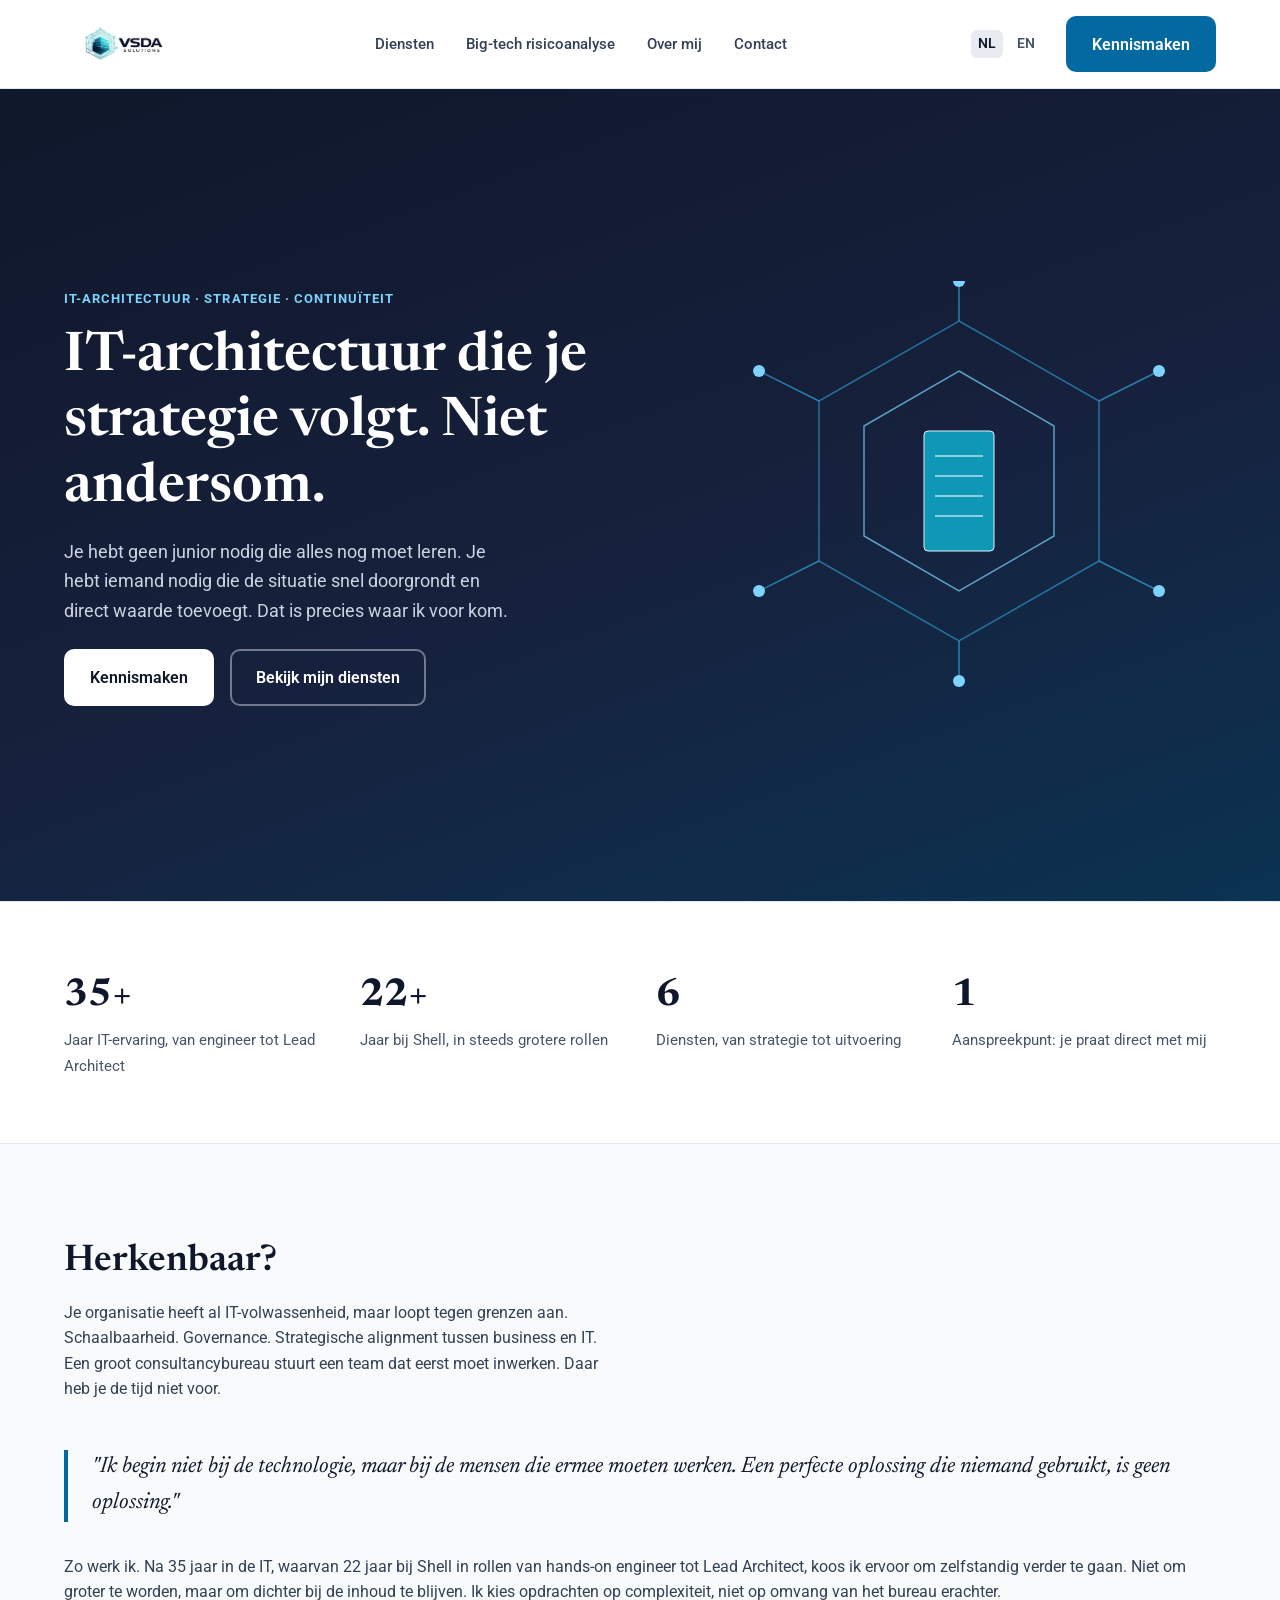
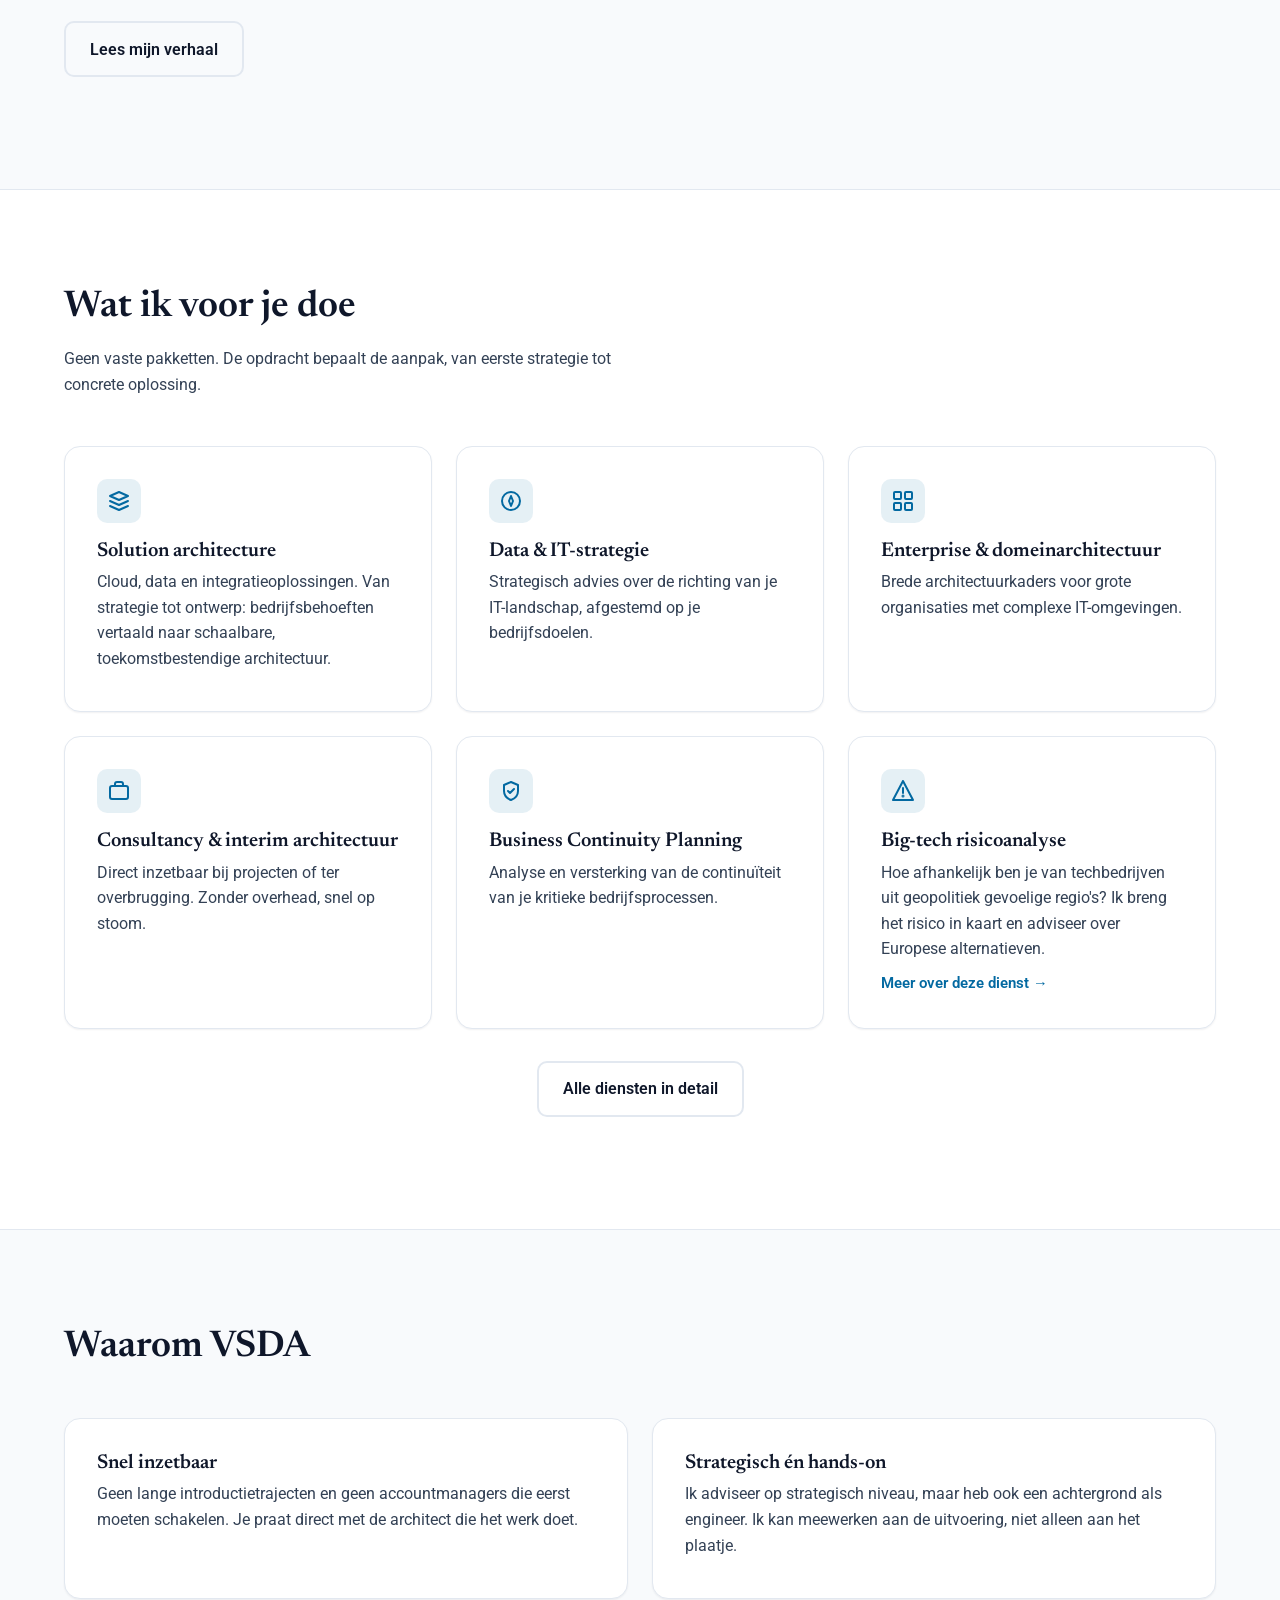
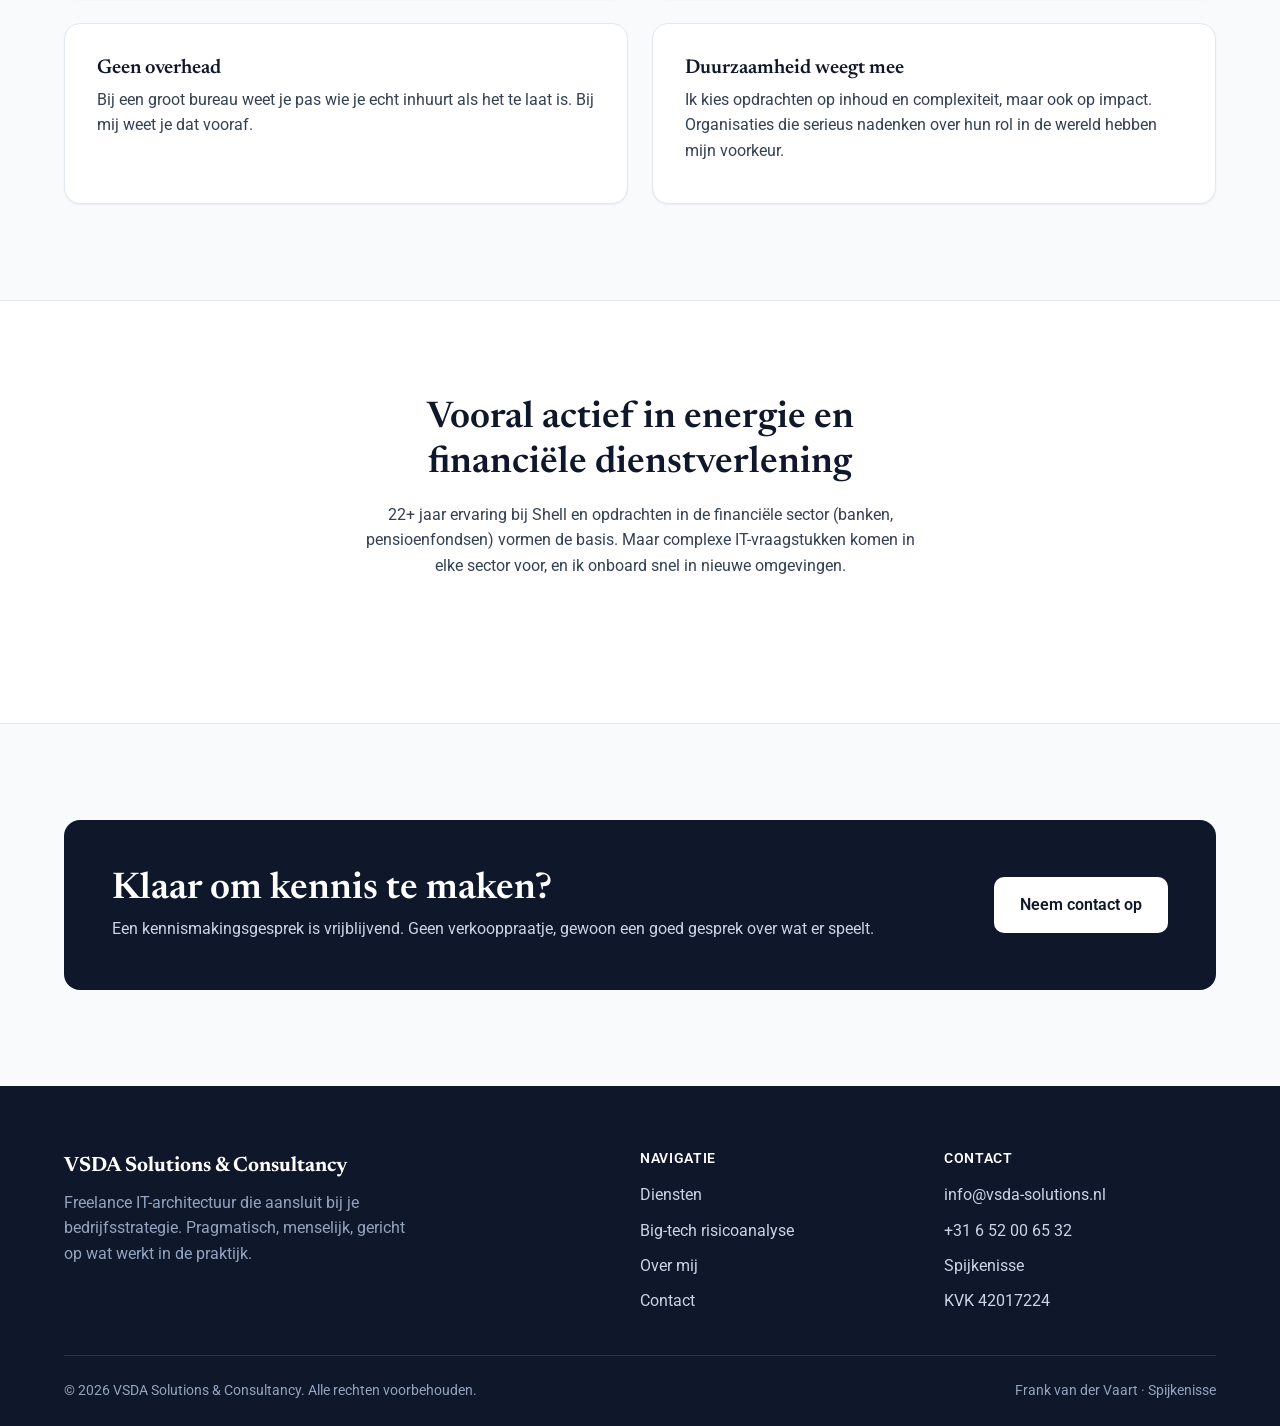
==== index.html @ 08867105 "VSDA Solutions & Consultancy - website redesign (preview)" ====
<!DOCTYPE html>
<html lang="nl">
<head>
<meta charset="UTF-8">
<meta name="viewport" content="width=device-width, initial-scale=1.0">
<title>VSDA Solutions &amp; Consultancy — IT-architectuur die je strategie volgt</title>
<meta name="description" content="Freelance IT-architect Frank van der Vaart helpt organisaties hun IT-architectuur in lijn brengen met hun bedrijfsstrategie. Pragmatisch, snel inzetbaar, zonder overhead.">
<link rel="alternate" hreflang="nl" href="https://vsda-solutions.nl/">
<link rel="alternate" hreflang="en" href="https://vsda-solutions.nl/en/">
<link rel="icon" href="assets/images/logo.png">
<link rel="stylesheet" href="assets/css/style.css">
</head>
<body>
<a href="#main" class="skip-link">Ga naar inhoud</a>

<header class="site-header">
  <div class="nav-wrap">
    <a href="index.html" class="brand"><img src="assets/images/logo.png" alt="VSDA Solutions &amp; Consultancy" width="200" height="54"></a>
    <ul class="nav-links">
      <li><a href="diensten.html">Diensten</a></li>
      <li><a href="big-tech-risicoanalyse.html">Big-tech risicoanalyse</a></li>
      <li><a href="over-mij.html">Over mij</a></li>
      <li><a href="contact.html">Contact</a></li>
    </ul>
    <div class="nav-actions">
      <div class="lang-switch">
        <a href="index.html" aria-current="true">NL</a>
        <a href="en/index.html">EN</a>
      </div>
      <a href="contact.html" class="btn btn-primary">Kennismaken</a>
      <button class="nav-toggle" aria-label="Menu openen" aria-expanded="false">
        <svg viewBox="0 0 24 24" fill="none" stroke-width="2" stroke-linecap="round"><line x1="3" y1="6" x2="21" y2="6"/><line x1="3" y1="12" x2="21" y2="12"/><line x1="3" y1="18" x2="21" y2="18"/></svg>
      </button>
    </div>
  </div>
</header>

<main id="main">

  <section class="hero">
    <div class="container">
      <div>
        <span class="eyebrow">IT-architectuur &middot; strategie &middot; continu&iuml;teit</span>
        <h1>IT-architectuur die je strategie volgt. Niet andersom.</h1>
        <p class="lead">Je hebt geen junior nodig die alles nog moet leren. Je hebt iemand nodig die de situatie snel doorgrondt en direct waarde toevoegt. Dat is precies waar ik voor kom.</p>
        <div class="hero-actions">
          <a href="contact.html" class="btn btn-on-dark">Kennismaken</a>
          <a href="diensten.html" class="btn btn-outline-on-dark">Bekijk mijn diensten</a>
        </div>
      </div>
      <div class="hero-art" aria-hidden="true">
        <svg viewBox="0 0 480 420" fill="none">
          <polygon points="240,40 380,120 380,280 240,360 100,280 100,120" stroke="#38BDF8" stroke-width="1.5" opacity="0.5"/>
          <polygon points="240,90 335,145 335,255 240,310 145,255 145,145" stroke="#7DD3FC" stroke-width="1.5" opacity="0.7"/>
          <line x1="240" y1="40" x2="240" y2="0" stroke="#38BDF8" stroke-width="1.5" opacity="0.6"/>
          <line x1="380" y1="120" x2="440" y2="90" stroke="#38BDF8" stroke-width="1.5" opacity="0.6"/>
          <line x1="380" y1="280" x2="440" y2="310" stroke="#38BDF8" stroke-width="1.5" opacity="0.6"/>
          <line x1="100" y1="280" x2="40" y2="310" stroke="#38BDF8" stroke-width="1.5" opacity="0.6"/>
          <line x1="100" y1="120" x2="40" y2="90" stroke="#38BDF8" stroke-width="1.5" opacity="0.6"/>
          <line x1="240" y1="360" x2="240" y2="400" stroke="#38BDF8" stroke-width="1.5" opacity="0.6"/>
          <circle cx="240" cy="0" r="6" fill="#7DD3FC"/>
          <circle cx="440" cy="90" r="6" fill="#7DD3FC"/>
          <circle cx="440" cy="310" r="6" fill="#7DD3FC"/>
          <circle cx="40" cy="310" r="6" fill="#7DD3FC"/>
          <circle cx="40" cy="90" r="6" fill="#7DD3FC"/>
          <circle cx="240" cy="400" r="6" fill="#7DD3FC"/>
          <rect x="205" y="150" width="70" height="120" rx="4" fill="#0EA5C4" opacity="0.9"/>
          <rect x="205" y="150" width="70" height="120" rx="4" fill="none" stroke="#E0F2FE" stroke-width="1"/>
          <line x1="216" y1="175" x2="264" y2="175" stroke="#E0F2FE" stroke-width="1.5" opacity="0.8"/>
          <line x1="216" y1="195" x2="264" y2="195" stroke="#E0F2FE" stroke-width="1.5" opacity="0.8"/>
          <line x1="216" y1="215" x2="264" y2="215" stroke="#E0F2FE" stroke-width="1.5" opacity="0.8"/>
          <line x1="216" y1="235" x2="264" y2="235" stroke="#E0F2FE" stroke-width="1.5" opacity="0.8"/>
        </svg>
      </div>
    </div>
  </section>

  <section class="section-tight section-alt">
    <div class="container">
      <div class="stats">
        <div><span class="stat-num">35+</span><span class="stat-label">Jaar IT-ervaring, van engineer tot Lead Architect</span></div>
        <div><span class="stat-num">22+</span><span class="stat-label">Jaar bij Shell, in steeds grotere rollen</span></div>
        <div><span class="stat-num">6</span><span class="stat-label">Diensten, van strategie tot uitvoering</span></div>
        <div><span class="stat-num">1</span><span class="stat-label">Aanspreekpunt: je praat direct met mij</span></div>
      </div>
    </div>
  </section>

  <section>
    <div class="container">
      <div class="section-head">
        <h2>Herkenbaar?</h2>
        <p>Je organisatie heeft al IT-volwassenheid, maar loopt tegen grenzen aan. Schaalbaarheid. Governance. Strategische alignment tussen business en IT. Een groot consultancybureau stuurt een team dat eerst moet inwerken. Daar heb je de tijd niet voor.</p>
      </div>
      <p class="pullquote">"Ik begin niet bij de technologie, maar bij de mensen die ermee moeten werken. Een perfecte oplossing die niemand gebruikt, is geen oplossing."</p>
      <p>Zo werk ik. Na 35 jaar in de IT, waarvan 22 jaar bij Shell in rollen van hands-on engineer tot Lead Architect, koos ik ervoor om zelfstandig verder te gaan. Niet om groter te worden, maar om dichter bij de inhoud te blijven. Ik kies opdrachten op complexiteit, niet op omvang van het bureau erachter.</p>
      <p><a href="over-mij.html" class="btn btn-outline">Lees mijn verhaal</a></p>
    </div>
  </section>

  <section class="section-alt">
    <div class="container">
      <div class="section-head">
        <h2>Wat ik voor je doe</h2>
        <p>Geen vaste pakketten. De opdracht bepaalt de aanpak, van eerste strategie tot concrete oplossing.</p>
      </div>
      <div class="grid grid-3">

        <div class="card">
          <div class="icon"><svg viewBox="0 0 24 24" fill="none" stroke-width="2" stroke-linecap="round" stroke-linejoin="round"><path d="M12 3l9 4-9 4-9-4 9-4z"/><path d="M3 12l9 4 9-4"/><path d="M3 17l9 4 9-4"/></svg></div>
          <h3>Solution architecture</h3>
          <p>Cloud, data en integratieoplossingen. Van strategie tot ontwerp: bedrijfsbehoeften vertaald naar schaalbare, toekomstbestendige architectuur.</p>
        </div>

        <div class="card">
          <div class="icon"><svg viewBox="0 0 24 24" fill="none" stroke-width="2" stroke-linecap="round" stroke-linejoin="round"><circle cx="12" cy="12" r="9"/><polygon points="12,7 14,12 12,17 10,12"/></svg></div>
          <h3>Data &amp; IT-strategie</h3>
          <p>Strategisch advies over de richting van je IT-landschap, afgestemd op je bedrijfsdoelen.</p>
        </div>

        <div class="card">
          <div class="icon"><svg viewBox="0 0 24 24" fill="none" stroke-width="2" stroke-linecap="round" stroke-linejoin="round"><rect x="3" y="3" width="7" height="7" rx="1"/><rect x="14" y="3" width="7" height="7" rx="1"/><rect x="3" y="14" width="7" height="7" rx="1"/><rect x="14" y="14" width="7" height="7" rx="1"/></svg></div>
          <h3>Enterprise &amp; domeinarchitectuur</h3>
          <p>Brede architectuurkaders voor grote organisaties met complexe IT-omgevingen.</p>
        </div>

        <div class="card">
          <div class="icon"><svg viewBox="0 0 24 24" fill="none" stroke-width="2" stroke-linecap="round" stroke-linejoin="round"><rect x="3" y="7" width="18" height="13" rx="2"/><path d="M8 7V5a2 2 0 0 1 2-2h4a2 2 0 0 1 2 2v2"/></svg></div>
          <h3>Consultancy &amp; interim architectuur</h3>
          <p>Direct inzetbaar bij projecten of ter overbrugging. Zonder overhead, snel op stoom.</p>
        </div>

        <div class="card">
          <div class="icon"><svg viewBox="0 0 24 24" fill="none" stroke-width="2" stroke-linecap="round" stroke-linejoin="round"><path d="M12 3l7 3v6c0 4.5-3 7.5-7 9-4-1.5-7-4.5-7-9V6l7-3z"/><path d="M9 12l2 2 4-4"/></svg></div>
          <h3>Business Continuity Planning</h3>
          <p>Analyse en versterking van de continu&iuml;teit van je kritieke bedrijfsprocessen.</p>
        </div>

        <div class="card">
          <div class="icon"><svg viewBox="0 0 24 24" fill="none" stroke-width="2" stroke-linecap="round" stroke-linejoin="round"><path d="M12 2L2 21h20L12 2z"/><line x1="12" y1="9" x2="12" y2="14"/><circle cx="12" cy="17" r="0.5" fill="currentColor"/></svg></div>
          <h3>Big-tech risicoanalyse</h3>
          <p>Hoe afhankelijk ben je van techbedrijven uit geopolitiek gevoelige regio's? Ik breng het risico in kaart en adviseer over Europese alternatieven.</p>
          <a href="big-tech-risicoanalyse.html" class="card-link">Meer over deze dienst &rarr;</a>
        </div>

      </div>
      <p class="text-center" style="margin-top: var(--space-4);"><a href="diensten.html" class="btn btn-outline">Alle diensten in detail</a></p>
    </div>
  </section>

  <section>
    <div class="container">
      <div class="section-head">
        <h2>Waarom VSDA</h2>
      </div>
      <div class="grid grid-2">
        <div class="card">
          <h3>Snel inzetbaar</h3>
          <p>Geen lange introductietrajecten en geen accountmanagers die eerst moeten schakelen. Je praat direct met de architect die het werk doet.</p>
        </div>
        <div class="card">
          <h3>Strategisch &eacute;n hands-on</h3>
          <p>Ik adviseer op strategisch niveau, maar heb ook een achtergrond als engineer. Ik kan meewerken aan de uitvoering, niet alleen aan het plaatje.</p>
        </div>
        <div class="card">
          <h3>Geen overhead</h3>
          <p>Bij een groot bureau weet je pas wie je echt inhuurt als het te laat is. Bij mij weet je dat vooraf.</p>
        </div>
        <div class="card">
          <h3>Duurzaamheid weegt mee</h3>
          <p>Ik kies opdrachten op inhoud en complexiteit, maar ook op impact. Organisaties die serieus nadenken over hun rol in de wereld hebben mijn voorkeur.</p>
        </div>
      </div>
    </div>
  </section>

  <section class="section-alt">
    <div class="container">
      <div class="section-head center">
        <h2>Vooral actief in energie en financi&euml;le dienstverlening</h2>
        <p>22+ jaar ervaring bij Shell en opdrachten in de financi&euml;le sector (banken, pensioenfondsen) vormen de basis. Maar complexe IT-vraagstukken komen in elke sector voor, en ik onboard snel in nieuwe omgevingen.</p>
      </div>
    </div>
  </section>

  <section>
    <div class="container">
      <div class="cta-band">
        <div>
          <h2>Klaar om kennis te maken?</h2>
          <p>Een kennismakingsgesprek is vrijblijvend. Geen verkooppraatje, gewoon een goed gesprek over wat er speelt.</p>
        </div>
        <a href="contact.html" class="btn btn-on-dark">Neem contact op</a>
      </div>
    </div>
  </section>

</main>

<footer class="site-footer">
  <div class="container">
    <div class="footer-grid">
      <div>
        <div class="footer-brand">VSDA Solutions &amp; Consultancy</div>
        <p class="footer-tag">Freelance IT-architectuur die aansluit bij je bedrijfsstrategie. Pragmatisch, menselijk, gericht op wat werkt in de praktijk.</p>
      </div>
      <div class="footer-col">
        <h4>Navigatie</h4>
        <ul>
          <li><a href="diensten.html">Diensten</a></li>
          <li><a href="big-tech-risicoanalyse.html">Big-tech risicoanalyse</a></li>
          <li><a href="over-mij.html">Over mij</a></li>
          <li><a href="contact.html">Contact</a></li>
        </ul>
      </div>
      <div class="footer-col">
        <h4>Contact</h4>
        <ul>
          <li><a href="mailto:info@vsda-solutions.nl">info@vsda-solutions.nl</a></li>
          <li><a href="tel:+31652006532">+31 6 52 00 65 32</a></li>
          <li>Spijkenisse</li>
          <li>KVK 42017224</li>
        </ul>
      </div>
    </div>
    <div class="footer-bottom">
      <span>&copy; 2026 VSDA Solutions &amp; Consultancy. Alle rechten voorbehouden.</span>
      <span>Frank van der Vaart &middot; Spijkenisse</span>
    </div>
  </div>
</footer>

<script src="assets/js/nav.js"></script>
</body>
</html>
---- assets/css/style.css ----
/* VSDA Solutions & Consultancy — design tokens + basisstijl */

@import url('https://fonts.googleapis.com/css2?family=Newsreader:ital,wght@0,400;0,500;0,600;0,700;1,500&family=Roboto:wght@300;400;500;700&display=swap');

:root {
  --color-primary: #0F172A;
  --color-primary-rgb: 15, 23, 42;
  --color-secondary: #334155;
  --color-accent: #0369A1;
  --color-accent-hover: #075985;
  --color-background: #F8FAFC;
  --color-foreground: #0F172A;
  --color-card: #FFFFFF;
  --color-muted: #E8ECF1;
  --color-muted-foreground: #475569;
  --color-border: #E2E8F0;
  --color-on-primary: #FFFFFF;
  --color-on-accent: #FFFFFF;

  --font-heading: 'Newsreader', Georgia, 'Times New Roman', serif;
  --font-body: 'Roboto', -apple-system, BlinkMacSystemFont, 'Segoe UI', Arial, sans-serif;

  --space-1: 0.5rem;
  --space-2: 1rem;
  --space-3: 1.5rem;
  --space-4: 2rem;
  --space-5: 3rem;
  --space-6: 4rem;
  --space-7: 6rem;
  --space-8: 8rem;

  --radius: 10px;
  --radius-lg: 16px;
  --shadow-sm: 0 1px 2px rgba(15, 23, 42, 0.06);
  --shadow-md: 0 4px 16px rgba(15, 23, 42, 0.08);
  --shadow-lg: 0 12px 32px rgba(15, 23, 42, 0.12);

  --max-width: 1200px;
}

@media (prefers-color-scheme: dark) {
  :root:not([data-theme="light"]) {
    --color-background: #0B1220;
    --color-foreground: #E8ECF1;
    --color-card: #131B2C;
    --color-muted: #1B2537;
    --color-muted-foreground: #9AA7BD;
    --color-border: #263248;
    --color-accent: #38BDF8;
    --color-accent-hover: #7DD3FC;
    --color-on-accent: #0B1220;
  }
}

* { box-sizing: border-box; }
html { scroll-behavior: smooth; }

@media (prefers-reduced-motion: reduce) {
  html { scroll-behavior: auto; }
  *, *::before, *::after {
    animation-duration: 0.001ms !important;
    animation-iteration-count: 1 !important;
    transition-duration: 0.001ms !important;
    scroll-behavior: auto !important;
  }
}

body {
  margin: 0;
  font-family: var(--font-body);
  font-size: 16px;
  line-height: 1.6;
  color: var(--color-foreground);
  background: var(--color-background);
  -webkit-font-smoothing: antialiased;
}

h1, h2, h3, h4 {
  font-family: var(--font-heading);
  font-weight: 600;
  line-height: 1.2;
  margin: 0 0 var(--space-2);
  color: var(--color-primary);
}

@media (prefers-color-scheme: dark) {
  :root:not([data-theme="light"]) h1,
  :root:not([data-theme="light"]) h2,
  :root:not([data-theme="light"]) h3,
  :root:not([data-theme="light"]) h4 {
    color: var(--color-foreground);
  }
}

h1 { font-size: clamp(2.1rem, 4.5vw, 3.4rem); font-weight: 600; }
h2 { font-size: clamp(1.6rem, 3vw, 2.3rem); }
h3 { font-size: 1.25rem; }

p { margin: 0 0 var(--space-2); color: var(--color-secondary); }

@media (prefers-color-scheme: dark) {
  :root:not([data-theme="light"]) p { color: var(--color-muted-foreground); }
}

a { color: var(--color-accent); }
a:focus-visible, button:focus-visible, input:focus-visible, textarea:focus-visible {
  outline: 3px solid var(--color-accent);
  outline-offset: 2px;
}

img { max-width: 100%; display: block; }

.container {
  max-width: var(--max-width);
  margin: 0 auto;
  padding: 0 var(--space-3);
}

/* Skip link */
.skip-link {
  position: absolute;
  left: -9999px;
  top: 0;
  background: var(--color-accent);
  color: var(--color-on-accent);
  padding: var(--space-1) var(--space-2);
  z-index: 1000;
  border-radius: 0 0 var(--radius) 0;
}
.skip-link:focus { left: 0; }

/* Header / nav */
.site-header {
  position: sticky;
  top: 0;
  z-index: 100;
  background: var(--color-card);
  border-bottom: 1px solid var(--color-border);
}

.nav-wrap {
  display: flex;
  align-items: center;
  justify-content: space-between;
  padding: var(--space-2) var(--space-3);
  max-width: var(--max-width);
  margin: 0 auto;
  gap: var(--space-3);
}

.brand {
  display: flex;
  align-items: center;
  text-decoration: none;
}
.brand img { height: 34px; width: auto; }

.nav-links {
  display: flex;
  align-items: center;
  gap: var(--space-4);
  list-style: none;
  margin: 0;
  padding: 0;
}
.nav-links a {
  text-decoration: none;
  color: var(--color-secondary);
  font-weight: 500;
  font-size: 0.95rem;
  padding: var(--space-1) 0;
  border-bottom: 2px solid transparent;
}
.nav-links a:hover, .nav-links a[aria-current="page"] {
  color: var(--color-primary);
  border-bottom-color: var(--color-accent);
}

@media (prefers-color-scheme: dark) {
  :root:not([data-theme="light"]) .nav-links a:hover,
  :root:not([data-theme="light"]) .nav-links a[aria-current="page"] {
    color: var(--color-foreground);
  }
}

.nav-actions { display: flex; align-items: center; gap: var(--space-3); }

.lang-switch {
  display: flex;
  gap: 0.4rem;
  font-size: 0.85rem;
  font-weight: 600;
}
.lang-switch a {
  text-decoration: none;
  color: var(--color-muted-foreground);
  padding: 0.2rem 0.45rem;
  border-radius: 6px;
}
.lang-switch a[aria-current="true"] {
  color: var(--color-primary);
  background: var(--color-muted);
}

.nav-toggle {
  display: none;
  background: none;
  border: 1px solid var(--color-border);
  border-radius: 8px;
  padding: 0.5rem;
  min-width: 44px;
  min-height: 44px;
  cursor: pointer;
}
.nav-toggle svg { display: block; width: 22px; height: 22px; stroke: var(--color-primary); }

/* Buttons */
.btn {
  display: inline-flex;
  align-items: center;
  justify-content: center;
  gap: 0.5rem;
  padding: 0.85rem 1.5rem;
  border-radius: var(--radius);
  font-weight: 600;
  font-size: 0.98rem;
  text-decoration: none;
  cursor: pointer;
  border: 2px solid transparent;
  transition: background-color 200ms ease, border-color 200ms ease, color 200ms ease, transform 150ms ease;
  min-height: 44px;
}
.btn:hover { transform: translateY(-1px); }
.btn-primary {
  background: var(--color-accent);
  color: var(--color-on-accent);
}
.btn-primary:hover { background: var(--color-accent-hover); }
.btn-outline {
  background: transparent;
  border-color: var(--color-border);
  color: var(--color-primary);
}
.btn-outline:hover { border-color: var(--color-accent); color: var(--color-accent); }
.btn-on-dark {
  background: var(--color-on-accent);
  color: var(--color-primary);
}
.btn-on-dark:hover { background: #DCEAFE; }
.btn-outline-on-dark {
  background: transparent;
  border-color: rgba(255,255,255,0.4);
  color: #fff;
}
.btn-outline-on-dark:hover { border-color: #fff; }

/* Hero */
.hero {
  background: linear-gradient(160deg, var(--color-primary) 0%, #16213D 55%, #0B3352 100%);
  color: #fff;
  position: relative;
  overflow: hidden;
}
.hero .container {
  padding-top: var(--space-7);
  padding-bottom: var(--space-7);
  display: grid;
  grid-template-columns: 1.1fr 0.9fr;
  gap: var(--space-5);
  align-items: center;
  position: relative;
  z-index: 1;
}
.hero-page {
  padding-top: var(--space-6);
  padding-bottom: var(--space-6);
}
.hero-page .container { grid-template-columns: 1fr; text-align: left; }
.hero h1 { color: #fff; }
.eyebrow {
  display: inline-block;
  font-family: var(--font-body);
  font-weight: 700;
  font-size: 0.8rem;
  letter-spacing: 0.08em;
  text-transform: uppercase;
  color: #7DD3FC;
  margin-bottom: var(--space-2);
}
.hero p.lead {
  color: #CBD5E1;
  font-size: 1.15rem;
  max-width: 46ch;
}
.hero-actions {
  display: flex;
  gap: var(--space-2);
  flex-wrap: wrap;
  margin-top: var(--space-3);
}
.hero-art { position: relative; }
.hero-art svg { width: 100%; height: auto; max-width: 480px; }

/* Sections */
section { padding: var(--space-7) 0; }
.section-tight { padding: var(--space-6) 0; }
.section-alt { background: var(--color-card); border-top: 1px solid var(--color-border); border-bottom: 1px solid var(--color-border); }
.section-head { max-width: 62ch; margin: 0 0 var(--space-5); }
.section-head.center { margin-left: auto; margin-right: auto; text-align: center; }

/* Stats / proof */
.stats {
  display: grid;
  grid-template-columns: repeat(4, 1fr);
  gap: var(--space-4);
}
.stat-num {
  font-family: var(--font-heading);
  font-size: clamp(1.8rem, 3vw, 2.6rem);
  font-weight: 700;
  color: var(--color-primary);
  display: block;
}
@media (prefers-color-scheme: dark) {
  :root:not([data-theme="light"]) .stat-num { color: var(--color-foreground); }
}
.stat-label { color: var(--color-muted-foreground); font-size: 0.92rem; }

/* Cards / grid */
.grid {
  display: grid;
  gap: var(--space-3);
}
.grid-3 { grid-template-columns: repeat(3, 1fr); }
.grid-2 { grid-template-columns: repeat(2, 1fr); }

.card {
  background: var(--color-card);
  border: 1px solid var(--color-border);
  border-radius: var(--radius-lg);
  padding: var(--space-4);
  box-shadow: var(--shadow-sm);
  transition: box-shadow 200ms ease, transform 200ms ease;
}
.card:hover { box-shadow: var(--shadow-md); transform: translateY(-2px); }
.card .icon {
  width: 44px;
  height: 44px;
  border-radius: 10px;
  background: rgba(3, 105, 161, 0.1);
  display: flex;
  align-items: center;
  justify-content: center;
  margin-bottom: var(--space-2);
}
.card .icon svg { width: 24px; height: 24px; stroke: var(--color-accent); }
.card h3 { margin-bottom: 0.4rem; }
.card p { margin-bottom: 0.5rem; }
.card a.card-link { font-weight: 600; font-size: 0.92rem; text-decoration: none; display: inline-flex; align-items: center; gap: 0.3rem; }

/* Quote / testimonial-ish */
.pullquote {
  font-family: var(--font-heading);
  font-size: 1.4rem;
  font-style: italic;
  color: var(--color-primary);
  border-left: 4px solid var(--color-accent);
  padding-left: var(--space-3);
  margin: var(--space-4) 0;
}
@media (prefers-color-scheme: dark) {
  :root:not([data-theme="light"]) .pullquote { color: var(--color-foreground); }
}

/* Bio layout */
.bio-layout {
  display: grid;
  grid-template-columns: 300px 1fr;
  gap: var(--space-5);
  align-items: start;
}
.bio-photo img {
  border-radius: var(--radius-lg);
  box-shadow: var(--shadow-md);
  width: 100%;
}
.bio-card {
  background: var(--color-card);
  border: 1px solid var(--color-border);
  border-radius: var(--radius-lg);
  padding: var(--space-3);
  margin-top: var(--space-3);
}
.bio-card dl { margin: 0; }
.bio-card dt { font-weight: 700; font-size: 0.85rem; color: var(--color-muted-foreground); margin-top: var(--space-2); }
.bio-card dt:first-child { margin-top: 0; }
.bio-card dd { margin: 0 0 0.2rem; }

/* Timeline */
.timeline { border-left: 2px solid var(--color-border); padding-left: var(--space-3); }
.timeline-item { margin-bottom: var(--space-4); position: relative; }
.timeline-item::before {
  content: '';
  position: absolute;
  left: calc(-1 * var(--space-3) - 6px);
  top: 6px;
  width: 12px;
  height: 12px;
  border-radius: 50%;
  background: var(--color-accent);
  border: 2px solid var(--color-background);
}
.timeline-period { font-weight: 700; color: var(--color-muted-foreground); font-size: 0.85rem; text-transform: uppercase; letter-spacing: 0.03em; }
.timeline-item h3 { margin: 0.2rem 0 0.1rem; }
.timeline-item .role-org { color: var(--color-muted-foreground); font-size: 0.92rem; margin-bottom: 0.4rem; }

/* Tag list */
.tag-list { display: flex; flex-wrap: wrap; gap: 0.5rem; list-style: none; padding: 0; margin: 0; }
.tag-list li {
  background: var(--color-muted);
  color: var(--color-secondary);
  padding: 0.35rem 0.8rem;
  border-radius: 999px;
  font-size: 0.85rem;
  font-weight: 500;
}

/* CTA band */
.cta-band {
  background: var(--color-primary);
  color: #fff;
  border-radius: var(--radius-lg);
  padding: var(--space-5);
  display: flex;
  align-items: center;
  justify-content: space-between;
  gap: var(--space-3);
  flex-wrap: wrap;
}
.cta-band h2 { color: #fff; margin-bottom: 0.3rem; }
.cta-band p { color: #CBD5E1; margin-bottom: 0; }

/* Contact */
.contact-grid {
  display: grid;
  grid-template-columns: 1fr 1fr;
  gap: var(--space-5);
}
.contact-card {
  background: var(--color-card);
  border: 1px solid var(--color-border);
  border-radius: var(--radius-lg);
  padding: var(--space-4);
}
.contact-row {
  display: flex;
  align-items: flex-start;
  gap: var(--space-2);
  padding: var(--space-2) 0;
  border-bottom: 1px solid var(--color-border);
}
.contact-row:last-child { border-bottom: none; }
.contact-row .icon {
  width: 40px; height: 40px; flex-shrink: 0;
  border-radius: 10px;
  background: rgba(3, 105, 161, 0.1);
  display: flex; align-items: center; justify-content: center;
}
.contact-row .icon svg { width: 20px; height: 20px; stroke: var(--color-accent); }
.contact-row a { color: var(--color-primary); font-weight: 600; text-decoration: none; }
.contact-row a:hover { color: var(--color-accent); }
.contact-row .label { display: block; font-size: 0.8rem; color: var(--color-muted-foreground); text-transform: uppercase; letter-spacing: 0.04em; }

/* Footer */
.site-footer {
  background: var(--color-primary);
  color: #CBD5E1;
  padding: var(--space-6) 0 var(--space-3);
}
.footer-grid {
  display: grid;
  grid-template-columns: 2fr 1fr 1fr;
  gap: var(--space-4);
  padding-bottom: var(--space-4);
  border-bottom: 1px solid rgba(255,255,255,0.12);
}
.footer-brand { font-family: var(--font-heading); font-size: 1.3rem; font-weight: 700; color: #fff; }
.footer-tag { color: #93A3BE; margin-top: 0.4rem; max-width: 38ch; }
.footer-col h4 { color: #fff; font-family: var(--font-body); font-size: 0.85rem; text-transform: uppercase; letter-spacing: 0.05em; margin-bottom: var(--space-2); }
.footer-col ul { list-style: none; margin: 0; padding: 0; }
.footer-col li { margin-bottom: 0.6rem; }
.footer-col a { color: #CBD5E1; text-decoration: none; }
.footer-col a:hover { color: #fff; }
.footer-bottom {
  padding-top: var(--space-3);
  display: flex;
  justify-content: space-between;
  flex-wrap: wrap;
  gap: var(--space-2);
  font-size: 0.85rem;
  color: #93A3BE;
}

/* Utility */
.mt-0 { margin-top: 0; }
.text-center { text-align: center; }
.visually-hidden {
  position: absolute; width: 1px; height: 1px;
  padding: 0; margin: -1px; overflow: hidden;
  clip: rect(0,0,0,0); white-space: nowrap; border: 0;
}

/* Responsive */
@media (max-width: 960px) {
  .hero .container { grid-template-columns: 1fr; }
  .hero-art { display: none; }
  .grid-3 { grid-template-columns: repeat(2, 1fr); }
  .stats { grid-template-columns: repeat(2, 1fr); }
  .bio-layout { grid-template-columns: 1fr; }
  .bio-photo { max-width: 260px; }
  .footer-grid { grid-template-columns: 1fr 1fr; }
  .contact-grid { grid-template-columns: 1fr; }
}

@media (max-width: 680px) {
  .nav-links, .nav-actions .lang-switch { display: none; }
  .nav-toggle { display: inline-flex; align-items: center; justify-content: center; }
  .nav-wrap.open .nav-links {
    display: flex;
    position: absolute;
    top: 100%;
    left: 0;
    right: 0;
    background: var(--color-card);
    border-bottom: 1px solid var(--color-border);
    flex-direction: column;
    align-items: flex-start;
    padding: var(--space-2) var(--space-3) var(--space-3);
    gap: var(--space-2);
  }
  .nav-wrap.open .nav-actions .lang-switch { display: flex; }
  .grid-3 { grid-template-columns: 1fr; }
  .stats { grid-template-columns: repeat(2, 1fr); }
  .footer-grid { grid-template-columns: 1fr; }
  .cta-band { flex-direction: column; align-items: flex-start; }
}
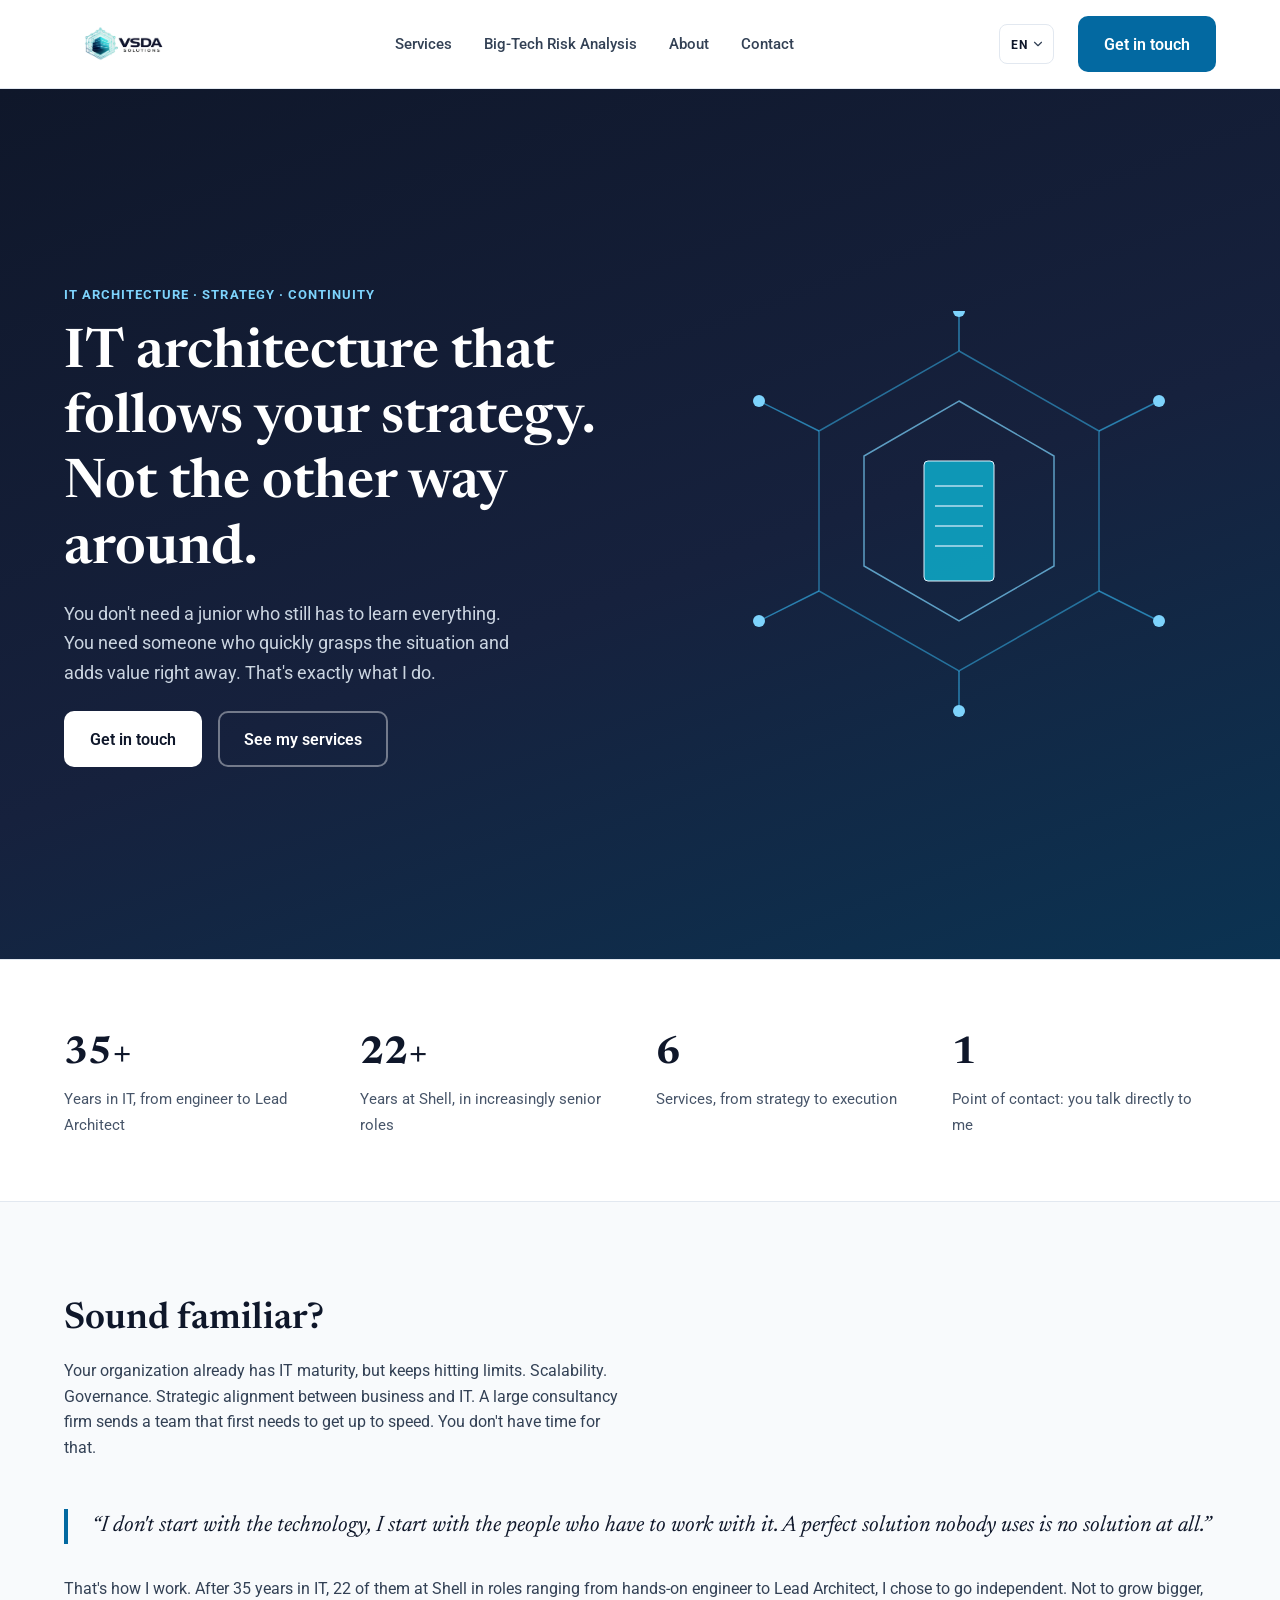
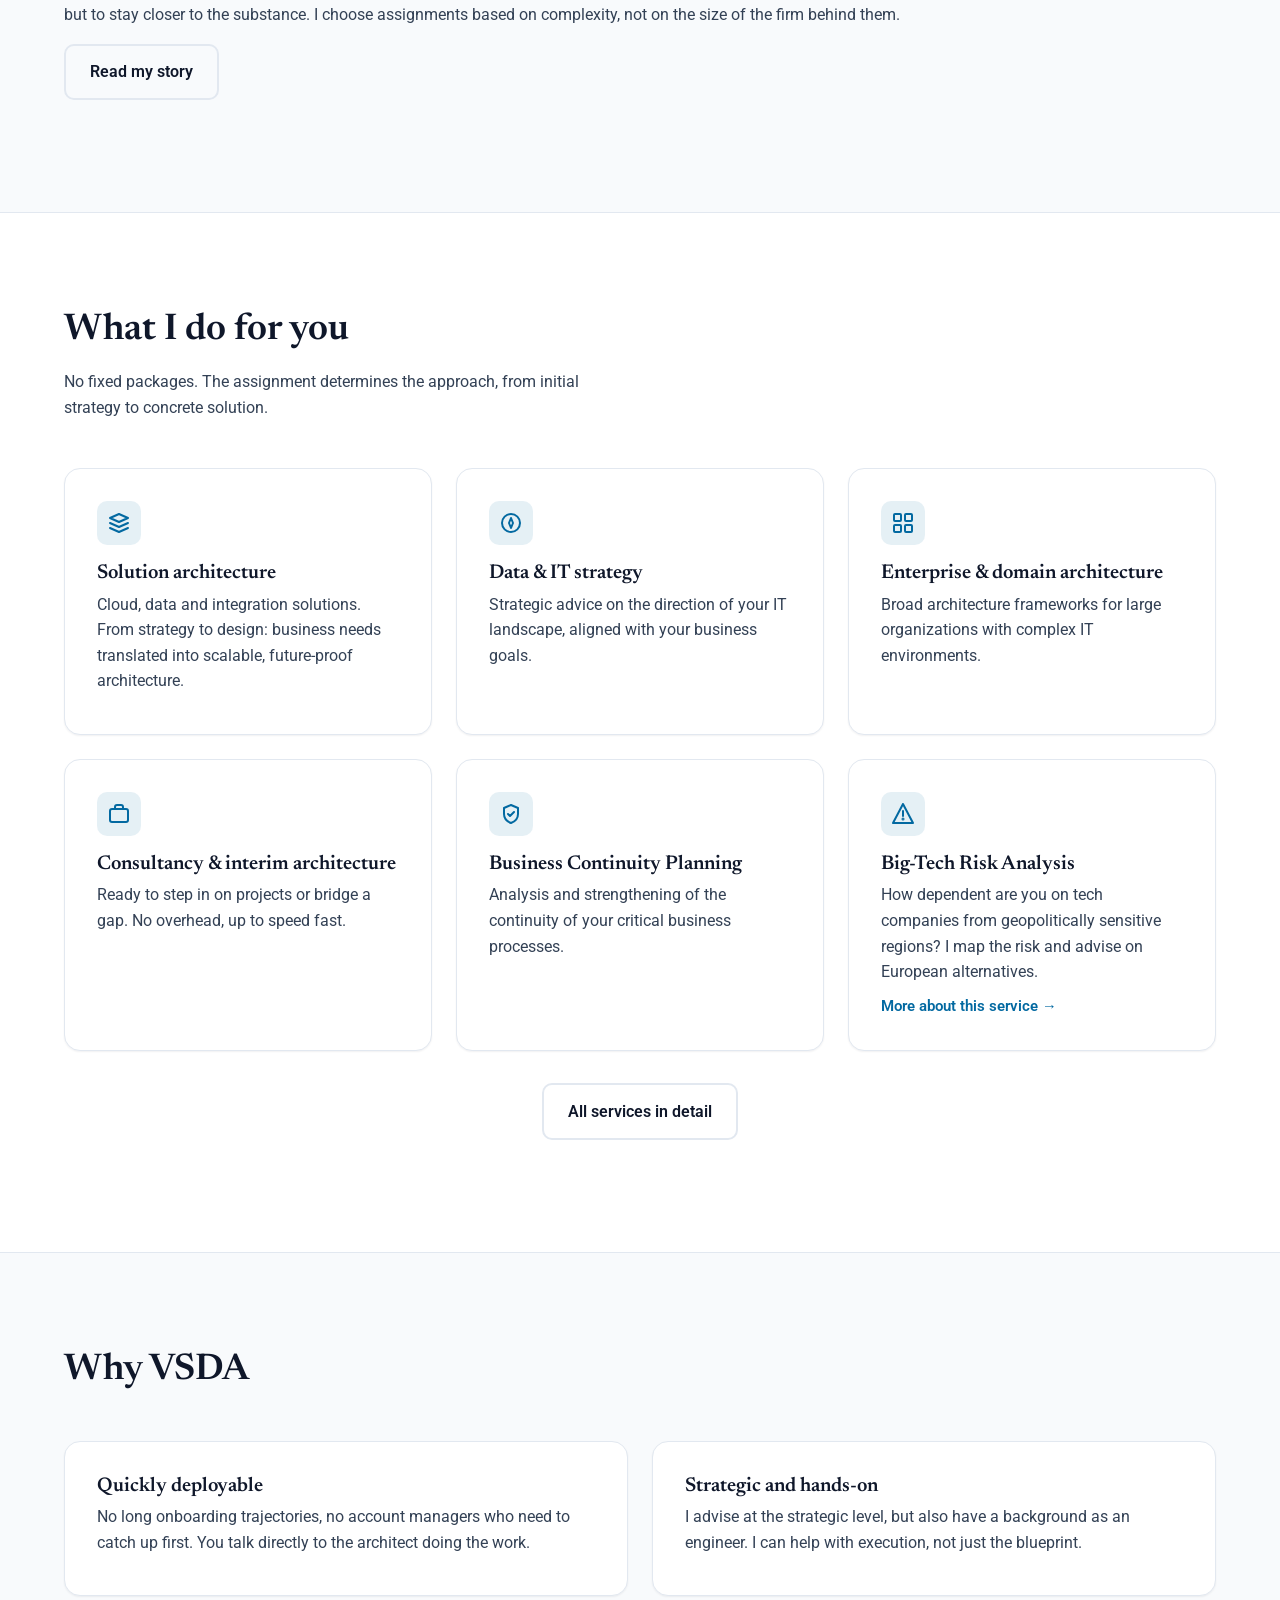
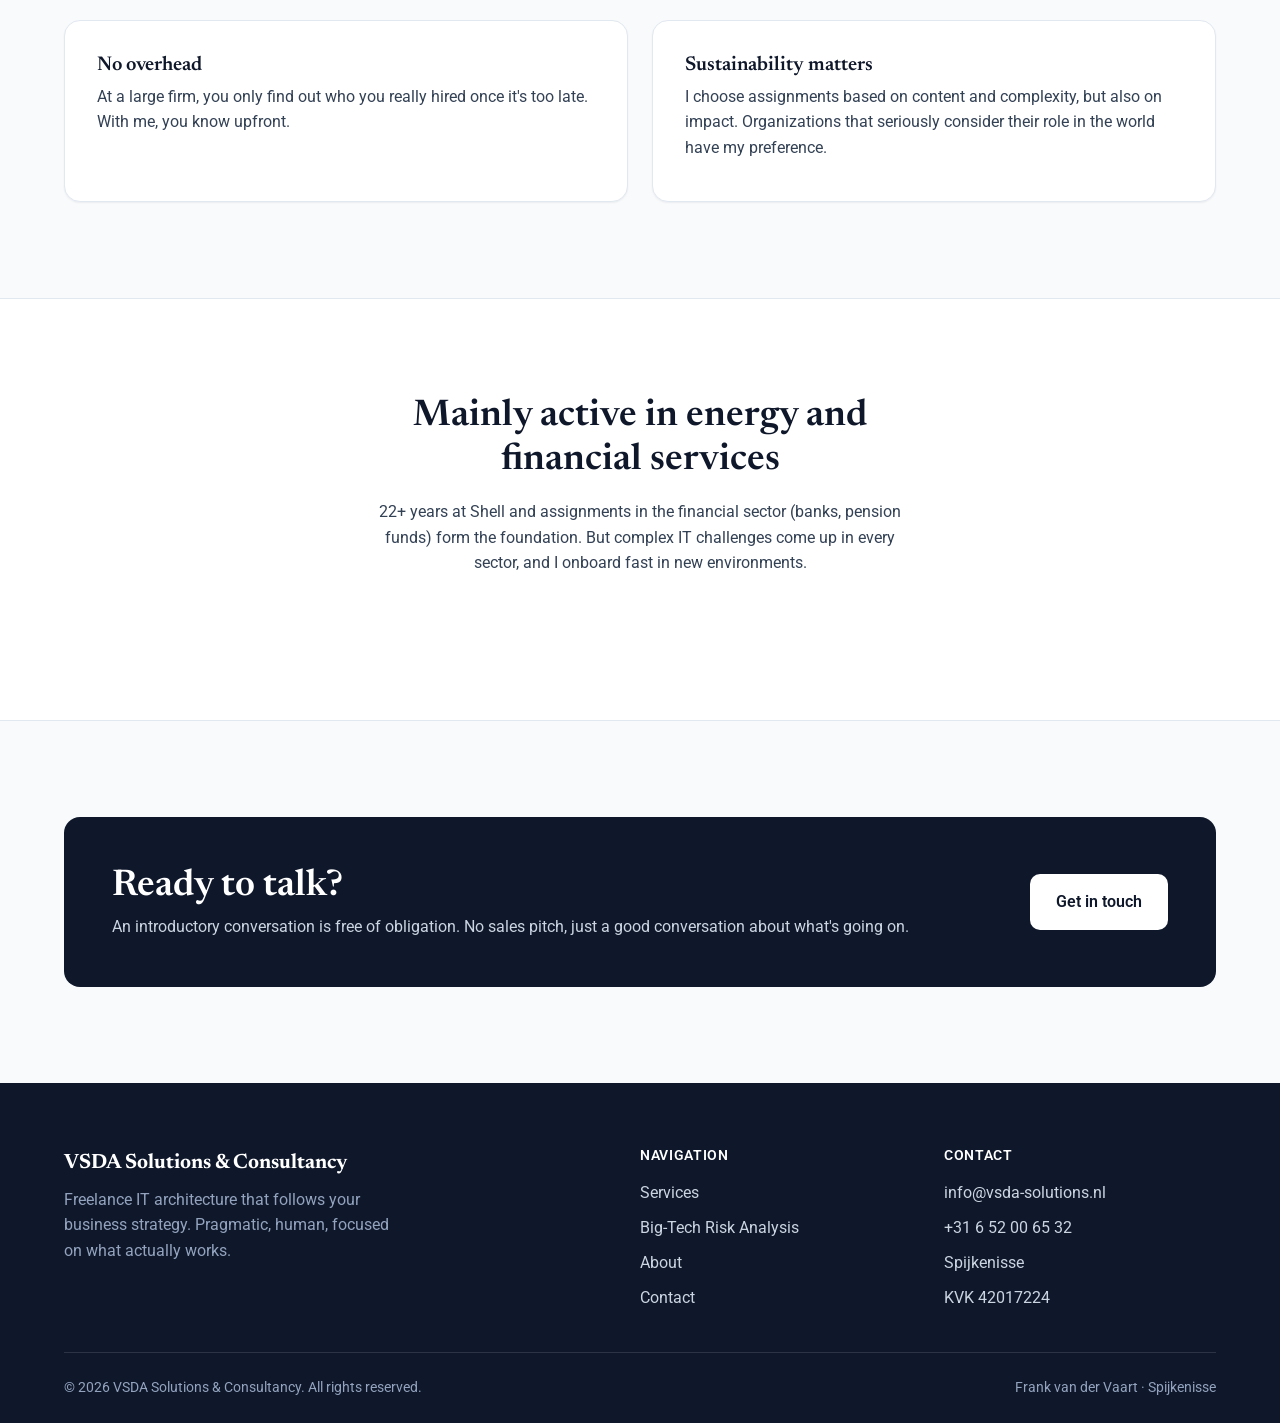
==== commit b9734a38: "Taalwissel omgezet naar client-side NL/EN dropdown (zelfde patroon als Vignale Gamine), /en/ map ver" ====
--- a/index.html
+++ b/index.html
@@ -3,32 +3,30 @@
 <head>
 <meta charset="UTF-8">
 <meta name="viewport" content="width=device-width, initial-scale=1.0">
-<title>VSDA Solutions &amp; Consultancy — IT-architectuur die je strategie volgt</title>
+<title>VSDA Solutions &amp; Consultancy | IT-architectuur die je strategie volgt</title>
 <meta name="description" content="Freelance IT-architect Frank van der Vaart helpt organisaties hun IT-architectuur in lijn brengen met hun bedrijfsstrategie. Pragmatisch, snel inzetbaar, zonder overhead.">
-<link rel="alternate" hreflang="nl" href="https://vsda-solutions.nl/">
-<link rel="alternate" hreflang="en" href="https://vsda-solutions.nl/en/">
 <link rel="icon" href="assets/images/logo.png">
 <link rel="stylesheet" href="assets/css/style.css">
 </head>
 <body>
-<a href="#main" class="skip-link">Ga naar inhoud</a>
+<a href="#main" class="skip-link" data-i18n="skip_link">Ga naar inhoud</a>
 
 <header class="site-header">
   <div class="nav-wrap">
     <a href="index.html" class="brand"><img src="assets/images/logo.png" alt="VSDA Solutions &amp; Consultancy" width="200" height="54"></a>
     <ul class="nav-links">
-      <li><a href="diensten.html">Diensten</a></li>
-      <li><a href="big-tech-risicoanalyse.html">Big-tech risicoanalyse</a></li>
-      <li><a href="over-mij.html">Over mij</a></li>
-      <li><a href="contact.html">Contact</a></li>
+      <li><a href="diensten.html" data-i18n="nav_services">Diensten</a></li>
+      <li><a href="big-tech-risicoanalyse.html" data-i18n="nav_bigtech">Big-tech risicoanalyse</a></li>
+      <li><a href="over-mij.html" data-i18n="nav_about">Over mij</a></li>
+      <li><a href="contact.html" data-i18n="nav_contact">Contact</a></li>
     </ul>
     <div class="nav-actions">
-      <div class="lang-switch">
-        <a href="index.html" aria-current="true">NL</a>
-        <a href="en/index.html">EN</a>
-      </div>
-      <a href="contact.html" class="btn btn-primary">Kennismaken</a>
-      <button class="nav-toggle" aria-label="Menu openen" aria-expanded="false">
+      <select id="langSwitch" class="lang-switch" aria-label="Language" data-i18n-aria="lang_switch_label">
+        <option value="nl">NL</option>
+        <option value="en">EN</option>
+      </select>
+      <a href="contact.html" class="btn btn-primary" data-i18n="nav_cta">Kennismaken</a>
+      <button class="nav-toggle" aria-expanded="false" data-i18n-aria="nav_toggle_aria">
         <svg viewBox="0 0 24 24" fill="none" stroke-width="2" stroke-linecap="round"><line x1="3" y1="6" x2="21" y2="6"/><line x1="3" y1="12" x2="21" y2="12"/><line x1="3" y1="18" x2="21" y2="18"/></svg>
       </button>
     </div>
@@ -40,12 +38,12 @@
   <section class="hero">
     <div class="container">
       <div>
-        <span class="eyebrow">IT-architectuur &middot; strategie &middot; continu&iuml;teit</span>
-        <h1>IT-architectuur die je strategie volgt. Niet andersom.</h1>
-        <p class="lead">Je hebt geen junior nodig die alles nog moet leren. Je hebt iemand nodig die de situatie snel doorgrondt en direct waarde toevoegt. Dat is precies waar ik voor kom.</p>
+        <span class="eyebrow" data-i18n="hero_eyebrow">IT-architectuur &middot; strategie &middot; continu&iuml;teit</span>
+        <h1 data-i18n="hero_h1">IT-architectuur die je strategie volgt. Niet andersom.</h1>
+        <p class="lead" data-i18n="hero_lead">Je hebt geen junior nodig die alles nog moet leren. Je hebt iemand nodig die de situatie snel doorgrondt en direct waarde toevoegt. Dat is precies waar ik voor kom.</p>
         <div class="hero-actions">
-          <a href="contact.html" class="btn btn-on-dark">Kennismaken</a>
-          <a href="diensten.html" class="btn btn-outline-on-dark">Bekijk mijn diensten</a>
+          <a href="contact.html" class="btn btn-on-dark" data-i18n="hero_cta_primary">Kennismaken</a>
+          <a href="diensten.html" class="btn btn-outline-on-dark" data-i18n="hero_cta_secondary">Bekijk mijn diensten</a>
         </div>
       </div>
       <div class="hero-art" aria-hidden="true">
@@ -78,10 +76,10 @@
   <section class="section-tight section-alt">
     <div class="container">
       <div class="stats">
-        <div><span class="stat-num">35+</span><span class="stat-label">Jaar IT-ervaring, van engineer tot Lead Architect</span></div>
-        <div><span class="stat-num">22+</span><span class="stat-label">Jaar bij Shell, in steeds grotere rollen</span></div>
-        <div><span class="stat-num">6</span><span class="stat-label">Diensten, van strategie tot uitvoering</span></div>
-        <div><span class="stat-num">1</span><span class="stat-label">Aanspreekpunt: je praat direct met mij</span></div>
+        <div><span class="stat-num">35+</span><span class="stat-label" data-i18n="stat_1">Jaar IT-ervaring, van engineer tot Lead Architect</span></div>
+        <div><span class="stat-num">22+</span><span class="stat-label" data-i18n="stat_2">Jaar bij Shell, in steeds grotere rollen</span></div>
+        <div><span class="stat-num">6</span><span class="stat-label" data-i18n="stat_3">Diensten, van strategie tot uitvoering</span></div>
+        <div><span class="stat-num">1</span><span class="stat-label" data-i18n="stat_4">Aanspreekpunt: je praat direct met mij</span></div>
       </div>
     </div>
   </section>
@@ -89,86 +87,86 @@
   <section>
     <div class="container">
       <div class="section-head">
-        <h2>Herkenbaar?</h2>
-        <p>Je organisatie heeft al IT-volwassenheid, maar loopt tegen grenzen aan. Schaalbaarheid. Governance. Strategische alignment tussen business en IT. Een groot consultancybureau stuurt een team dat eerst moet inwerken. Daar heb je de tijd niet voor.</p>
-      </div>
-      <p class="pullquote">"Ik begin niet bij de technologie, maar bij de mensen die ermee moeten werken. Een perfecte oplossing die niemand gebruikt, is geen oplossing."</p>
-      <p>Zo werk ik. Na 35 jaar in de IT, waarvan 22 jaar bij Shell in rollen van hands-on engineer tot Lead Architect, koos ik ervoor om zelfstandig verder te gaan. Niet om groter te worden, maar om dichter bij de inhoud te blijven. Ik kies opdrachten op complexiteit, niet op omvang van het bureau erachter.</p>
-      <p><a href="over-mij.html" class="btn btn-outline">Lees mijn verhaal</a></p>
+        <h2 data-i18n="recognize_h2">Herkenbaar?</h2>
+        <p data-i18n="recognize_p">Je organisatie heeft al IT-volwassenheid, maar loopt tegen grenzen aan. Schaalbaarheid. Governance. Strategische alignment tussen business en IT. Een groot consultancybureau stuurt een team dat eerst moet inwerken. Daar heb je de tijd niet voor.</p>
+      </div>
+      <p class="pullquote" data-i18n="recognize_quote">"Ik begin niet bij de technologie, maar bij de mensen die ermee moeten werken. Een perfecte oplossing die niemand gebruikt, is geen oplossing."</p>
+      <p data-i18n="recognize_p2">Zo werk ik. Na 35 jaar in de IT, waarvan 22 jaar bij Shell in rollen van hands-on engineer tot Lead Architect, koos ik ervoor om zelfstandig verder te gaan. Niet om groter te worden, maar om dichter bij de inhoud te blijven. Ik kies opdrachten op complexiteit, niet op omvang van het bureau erachter.</p>
+      <p><a href="over-mij.html" class="btn btn-outline" data-i18n="recognize_cta">Lees mijn verhaal</a></p>
     </div>
   </section>
 
   <section class="section-alt">
     <div class="container">
       <div class="section-head">
-        <h2>Wat ik voor je doe</h2>
-        <p>Geen vaste pakketten. De opdracht bepaalt de aanpak, van eerste strategie tot concrete oplossing.</p>
+        <h2 data-i18n="services_h2">Wat ik voor je doe</h2>
+        <p data-i18n="services_lead">Geen vaste pakketten. De opdracht bepaalt de aanpak, van eerste strategie tot concrete oplossing.</p>
       </div>
       <div class="grid grid-3">
 
         <div class="card">
           <div class="icon"><svg viewBox="0 0 24 24" fill="none" stroke-width="2" stroke-linecap="round" stroke-linejoin="round"><path d="M12 3l9 4-9 4-9-4 9-4z"/><path d="M3 12l9 4 9-4"/><path d="M3 17l9 4 9-4"/></svg></div>
-          <h3>Solution architecture</h3>
-          <p>Cloud, data en integratieoplossingen. Van strategie tot ontwerp: bedrijfsbehoeften vertaald naar schaalbare, toekomstbestendige architectuur.</p>
+          <h3 data-i18n="svc1_h">Solution architecture</h3>
+          <p data-i18n="svc1_p">Cloud, data en integratieoplossingen. Van strategie tot ontwerp: bedrijfsbehoeften vertaald naar schaalbare, toekomstbestendige architectuur.</p>
         </div>
 
         <div class="card">
           <div class="icon"><svg viewBox="0 0 24 24" fill="none" stroke-width="2" stroke-linecap="round" stroke-linejoin="round"><circle cx="12" cy="12" r="9"/><polygon points="12,7 14,12 12,17 10,12"/></svg></div>
-          <h3>Data &amp; IT-strategie</h3>
-          <p>Strategisch advies over de richting van je IT-landschap, afgestemd op je bedrijfsdoelen.</p>
+          <h3 data-i18n="svc2_h">Data &amp; IT-strategie</h3>
+          <p data-i18n="svc2_p">Strategisch advies over de richting van je IT-landschap, afgestemd op je bedrijfsdoelen.</p>
         </div>
 
         <div class="card">
           <div class="icon"><svg viewBox="0 0 24 24" fill="none" stroke-width="2" stroke-linecap="round" stroke-linejoin="round"><rect x="3" y="3" width="7" height="7" rx="1"/><rect x="14" y="3" width="7" height="7" rx="1"/><rect x="3" y="14" width="7" height="7" rx="1"/><rect x="14" y="14" width="7" height="7" rx="1"/></svg></div>
-          <h3>Enterprise &amp; domeinarchitectuur</h3>
-          <p>Brede architectuurkaders voor grote organisaties met complexe IT-omgevingen.</p>
+          <h3 data-i18n="svc3_h">Enterprise &amp; domeinarchitectuur</h3>
+          <p data-i18n="svc3_p">Brede architectuurkaders voor grote organisaties met complexe IT-omgevingen.</p>
         </div>
 
         <div class="card">
           <div class="icon"><svg viewBox="0 0 24 24" fill="none" stroke-width="2" stroke-linecap="round" stroke-linejoin="round"><rect x="3" y="7" width="18" height="13" rx="2"/><path d="M8 7V5a2 2 0 0 1 2-2h4a2 2 0 0 1 2 2v2"/></svg></div>
-          <h3>Consultancy &amp; interim architectuur</h3>
-          <p>Direct inzetbaar bij projecten of ter overbrugging. Zonder overhead, snel op stoom.</p>
+          <h3 data-i18n="svc4_h">Consultancy &amp; interim architectuur</h3>
+          <p data-i18n="svc4_p">Direct inzetbaar bij projecten of ter overbrugging. Zonder overhead, snel op stoom.</p>
         </div>
 
         <div class="card">
           <div class="icon"><svg viewBox="0 0 24 24" fill="none" stroke-width="2" stroke-linecap="round" stroke-linejoin="round"><path d="M12 3l7 3v6c0 4.5-3 7.5-7 9-4-1.5-7-4.5-7-9V6l7-3z"/><path d="M9 12l2 2 4-4"/></svg></div>
-          <h3>Business Continuity Planning</h3>
-          <p>Analyse en versterking van de continu&iuml;teit van je kritieke bedrijfsprocessen.</p>
+          <h3 data-i18n="svc5_h">Business Continuity Planning</h3>
+          <p data-i18n="svc5_p">Analyse en versterking van de continu&iuml;teit van je kritieke bedrijfsprocessen.</p>
         </div>
 
         <div class="card">
           <div class="icon"><svg viewBox="0 0 24 24" fill="none" stroke-width="2" stroke-linecap="round" stroke-linejoin="round"><path d="M12 2L2 21h20L12 2z"/><line x1="12" y1="9" x2="12" y2="14"/><circle cx="12" cy="17" r="0.5" fill="currentColor"/></svg></div>
-          <h3>Big-tech risicoanalyse</h3>
-          <p>Hoe afhankelijk ben je van techbedrijven uit geopolitiek gevoelige regio's? Ik breng het risico in kaart en adviseer over Europese alternatieven.</p>
-          <a href="big-tech-risicoanalyse.html" class="card-link">Meer over deze dienst &rarr;</a>
-        </div>
-
-      </div>
-      <p class="text-center" style="margin-top: var(--space-4);"><a href="diensten.html" class="btn btn-outline">Alle diensten in detail</a></p>
+          <h3 data-i18n="svc6_h">Big-tech risicoanalyse</h3>
+          <p data-i18n="svc6_p">Hoe afhankelijk ben je van techbedrijven uit geopolitiek gevoelige regio's? Ik breng het risico in kaart en adviseer over Europese alternatieven.</p>
+          <a href="big-tech-risicoanalyse.html" class="card-link" data-i18n="svc6_link">Meer over deze dienst &rarr;</a>
+        </div>
+
+      </div>
+      <p class="text-center" style="margin-top: var(--space-4);"><a href="diensten.html" class="btn btn-outline" data-i18n="services_cta">Alle diensten in detail</a></p>
     </div>
   </section>
 
   <section>
     <div class="container">
       <div class="section-head">
-        <h2>Waarom VSDA</h2>
+        <h2 data-i18n="why_h2">Waarom VSDA</h2>
       </div>
       <div class="grid grid-2">
         <div class="card">
-          <h3>Snel inzetbaar</h3>
-          <p>Geen lange introductietrajecten en geen accountmanagers die eerst moeten schakelen. Je praat direct met de architect die het werk doet.</p>
-        </div>
-        <div class="card">
-          <h3>Strategisch &eacute;n hands-on</h3>
-          <p>Ik adviseer op strategisch niveau, maar heb ook een achtergrond als engineer. Ik kan meewerken aan de uitvoering, niet alleen aan het plaatje.</p>
-        </div>
-        <div class="card">
-          <h3>Geen overhead</h3>
-          <p>Bij een groot bureau weet je pas wie je echt inhuurt als het te laat is. Bij mij weet je dat vooraf.</p>
-        </div>
-        <div class="card">
-          <h3>Duurzaamheid weegt mee</h3>
-          <p>Ik kies opdrachten op inhoud en complexiteit, maar ook op impact. Organisaties die serieus nadenken over hun rol in de wereld hebben mijn voorkeur.</p>
+          <h3 data-i18n="why1_h">Snel inzetbaar</h3>
+          <p data-i18n="why1_p">Geen lange introductietrajecten en geen accountmanagers die eerst moeten schakelen. Je praat direct met de architect die het werk doet.</p>
+        </div>
+        <div class="card">
+          <h3 data-i18n="why2_h">Strategisch &eacute;n hands-on</h3>
+          <p data-i18n="why2_p">Ik adviseer op strategisch niveau, maar heb ook een achtergrond als engineer. Ik kan meewerken aan de uitvoering, niet alleen aan het plaatje.</p>
+        </div>
+        <div class="card">
+          <h3 data-i18n="why3_h">Geen overhead</h3>
+          <p data-i18n="why3_p">Bij een groot bureau weet je pas wie je echt inhuurt als het te laat is. Bij mij weet je dat vooraf.</p>
+        </div>
+        <div class="card">
+          <h3 data-i18n="why4_h">Duurzaamheid weegt mee</h3>
+          <p data-i18n="why4_p">Ik kies opdrachten op inhoud en complexiteit, maar ook op impact. Organisaties die serieus nadenken over hun rol in de wereld hebben mijn voorkeur.</p>
         </div>
       </div>
     </div>
@@ -177,8 +175,8 @@
   <section class="section-alt">
     <div class="container">
       <div class="section-head center">
-        <h2>Vooral actief in energie en financi&euml;le dienstverlening</h2>
-        <p>22+ jaar ervaring bij Shell en opdrachten in de financi&euml;le sector (banken, pensioenfondsen) vormen de basis. Maar complexe IT-vraagstukken komen in elke sector voor, en ik onboard snel in nieuwe omgevingen.</p>
+        <h2 data-i18n="sectors_h2">Vooral actief in energie en financi&euml;le dienstverlening</h2>
+        <p data-i18n="sectors_p">22+ jaar ervaring bij Shell en opdrachten in de financi&euml;le sector (banken, pensioenfondsen) vormen de basis. Maar complexe IT-vraagstukken komen in elke sector voor, en ik onboard snel in nieuwe omgevingen.</p>
       </div>
     </div>
   </section>
@@ -187,10 +185,10 @@
     <div class="container">
       <div class="cta-band">
         <div>
-          <h2>Klaar om kennis te maken?</h2>
-          <p>Een kennismakingsgesprek is vrijblijvend. Geen verkooppraatje, gewoon een goed gesprek over wat er speelt.</p>
-        </div>
-        <a href="contact.html" class="btn btn-on-dark">Neem contact op</a>
+          <h2 data-i18n="cta_h2">Klaar om kennis te maken?</h2>
+          <p data-i18n="cta_p">Een kennismakingsgesprek is vrijblijvend. Geen verkooppraatje, gewoon een goed gesprek over wat er speelt.</p>
+        </div>
+        <a href="contact.html" class="btn btn-on-dark" data-i18n="cta_btn">Neem contact op</a>
       </div>
     </div>
   </section>
@@ -202,19 +200,19 @@
     <div class="footer-grid">
       <div>
         <div class="footer-brand">VSDA Solutions &amp; Consultancy</div>
-        <p class="footer-tag">Freelance IT-architectuur die aansluit bij je bedrijfsstrategie. Pragmatisch, menselijk, gericht op wat werkt in de praktijk.</p>
+        <p class="footer-tag" data-i18n="footer_tagline">Freelance IT-architectuur die aansluit bij je bedrijfsstrategie. Pragmatisch, menselijk, gericht op wat werkt in de praktijk.</p>
       </div>
       <div class="footer-col">
-        <h4>Navigatie</h4>
+        <h4 data-i18n="footer_nav_heading">Navigatie</h4>
         <ul>
-          <li><a href="diensten.html">Diensten</a></li>
-          <li><a href="big-tech-risicoanalyse.html">Big-tech risicoanalyse</a></li>
-          <li><a href="over-mij.html">Over mij</a></li>
-          <li><a href="contact.html">Contact</a></li>
+          <li><a href="diensten.html" data-i18n="nav_services">Diensten</a></li>
+          <li><a href="big-tech-risicoanalyse.html" data-i18n="nav_bigtech">Big-tech risicoanalyse</a></li>
+          <li><a href="over-mij.html" data-i18n="nav_about">Over mij</a></li>
+          <li><a href="contact.html" data-i18n="nav_contact">Contact</a></li>
         </ul>
       </div>
       <div class="footer-col">
-        <h4>Contact</h4>
+        <h4 data-i18n="footer_contact_heading">Contact</h4>
         <ul>
           <li><a href="mailto:info@vsda-solutions.nl">info@vsda-solutions.nl</a></li>
           <li><a href="tel:+31652006532">+31 6 52 00 65 32</a></li>
@@ -224,12 +222,138 @@
       </div>
     </div>
     <div class="footer-bottom">
-      <span>&copy; 2026 VSDA Solutions &amp; Consultancy. Alle rechten voorbehouden.</span>
+      <span data-i18n="footer_copyright">&copy; 2026 VSDA Solutions &amp; Consultancy. Alle rechten voorbehouden.</span>
       <span>Frank van der Vaart &middot; Spijkenisse</span>
     </div>
   </div>
 </footer>
 
 <script src="assets/js/nav.js"></script>
+<script>
+window.VSDA_TRANSLATIONS = {
+  "nl": {
+    "skip_link": "Ga naar inhoud",
+    "lang_switch_label": "Taal",
+    "nav_toggle_aria": "Menu openen",
+    "nav_services": "Diensten",
+    "nav_bigtech": "Big-tech risicoanalyse",
+    "nav_about": "Over mij",
+    "nav_contact": "Contact",
+    "nav_cta": "Kennismaken",
+    "hero_eyebrow": "IT-architectuur · strategie · continuïteit",
+    "hero_h1": "IT-architectuur die je strategie volgt. Niet andersom.",
+    "hero_lead": "Je hebt geen junior nodig die alles nog moet leren. Je hebt iemand nodig die de situatie snel doorgrondt en direct waarde toevoegt. Dat is precies waar ik voor kom.",
+    "hero_cta_primary": "Kennismaken",
+    "hero_cta_secondary": "Bekijk mijn diensten",
+    "stat_1": "Jaar IT-ervaring, van engineer tot Lead Architect",
+    "stat_2": "Jaar bij Shell, in steeds grotere rollen",
+    "stat_3": "Diensten, van strategie tot uitvoering",
+    "stat_4": "Aanspreekpunt: je praat direct met mij",
+    "recognize_h2": "Herkenbaar?",
+    "recognize_p": "Je organisatie heeft al IT-volwassenheid, maar loopt tegen grenzen aan. Schaalbaarheid. Governance. Strategische alignment tussen business en IT. Een groot consultancybureau stuurt een team dat eerst moet inwerken. Daar heb je de tijd niet voor.",
+    "recognize_quote": "“Ik begin niet bij de technologie, maar bij de mensen die ermee moeten werken. Een perfecte oplossing die niemand gebruikt, is geen oplossing.”",
+    "recognize_p2": "Zo werk ik. Na 35 jaar in de IT, waarvan 22 jaar bij Shell in rollen van hands-on engineer tot Lead Architect, koos ik ervoor om zelfstandig verder te gaan. Niet om groter te worden, maar om dichter bij de inhoud te blijven. Ik kies opdrachten op complexiteit, niet op omvang van het bureau erachter.",
+    "recognize_cta": "Lees mijn verhaal",
+    "services_h2": "Wat ik voor je doe",
+    "services_lead": "Geen vaste pakketten. De opdracht bepaalt de aanpak, van eerste strategie tot concrete oplossing.",
+    "svc1_h": "Solution architecture",
+    "svc1_p": "Cloud, data en integratieoplossingen. Van strategie tot ontwerp: bedrijfsbehoeften vertaald naar schaalbare, toekomstbestendige architectuur.",
+    "svc2_h": "Data & IT-strategie",
+    "svc2_p": "Strategisch advies over de richting van je IT-landschap, afgestemd op je bedrijfsdoelen.",
+    "svc3_h": "Enterprise & domeinarchitectuur",
+    "svc3_p": "Brede architectuurkaders voor grote organisaties met complexe IT-omgevingen.",
+    "svc4_h": "Consultancy & interim architectuur",
+    "svc4_p": "Direct inzetbaar bij projecten of ter overbrugging. Zonder overhead, snel op stoom.",
+    "svc5_h": "Business Continuity Planning",
+    "svc5_p": "Analyse en versterking van de continuïteit van je kritieke bedrijfsprocessen.",
+    "svc6_h": "Big-tech risicoanalyse",
+    "svc6_p": "Hoe afhankelijk ben je van techbedrijven uit geopolitiek gevoelige regio's? Ik breng het risico in kaart en adviseer over Europese alternatieven.",
+    "svc6_link": "Meer over deze dienst →",
+    "services_cta": "Alle diensten in detail",
+    "why_h2": "Waarom VSDA",
+    "why1_h": "Snel inzetbaar",
+    "why1_p": "Geen lange introductietrajecten en geen accountmanagers die eerst moeten schakelen. Je praat direct met de architect die het werk doet.",
+    "why2_h": "Strategisch én hands-on",
+    "why2_p": "Ik adviseer op strategisch niveau, maar heb ook een achtergrond als engineer. Ik kan meewerken aan de uitvoering, niet alleen aan het plaatje.",
+    "why3_h": "Geen overhead",
+    "why3_p": "Bij een groot bureau weet je pas wie je echt inhuurt als het te laat is. Bij mij weet je dat vooraf.",
+    "why4_h": "Duurzaamheid weegt mee",
+    "why4_p": "Ik kies opdrachten op inhoud en complexiteit, maar ook op impact. Organisaties die serieus nadenken over hun rol in de wereld hebben mijn voorkeur.",
+    "sectors_h2": "Vooral actief in energie en financiële dienstverlening",
+    "sectors_p": "22+ jaar ervaring bij Shell en opdrachten in de financiële sector (banken, pensioenfondsen) vormen de basis. Maar complexe IT-vraagstukken komen in elke sector voor, en ik onboard snel in nieuwe omgevingen.",
+    "cta_h2": "Klaar om kennis te maken?",
+    "cta_p": "Een kennismakingsgesprek is vrijblijvend. Geen verkooppraatje, gewoon een goed gesprek over wat er speelt.",
+    "cta_btn": "Neem contact op",
+    "footer_tagline": "Freelance IT-architectuur die aansluit bij je bedrijfsstrategie. Pragmatisch, menselijk, gericht op wat werkt in de praktijk.",
+    "footer_nav_heading": "Navigatie",
+    "footer_contact_heading": "Contact",
+    "footer_copyright": "© 2026 VSDA Solutions & Consultancy. Alle rechten voorbehouden.",
+    "title": "VSDA Solutions & Consultancy | IT-architectuur die je strategie volgt",
+    "meta_description": "Freelance IT-architect Frank van der Vaart helpt organisaties hun IT-architectuur in lijn brengen met hun bedrijfsstrategie. Pragmatisch, snel inzetbaar, zonder overhead."
+  },
+  "en": {
+    "skip_link": "Skip to content",
+    "lang_switch_label": "Language",
+    "nav_toggle_aria": "Open menu",
+    "nav_services": "Services",
+    "nav_bigtech": "Big-Tech Risk Analysis",
+    "nav_about": "About",
+    "nav_contact": "Contact",
+    "nav_cta": "Get in touch",
+    "hero_eyebrow": "IT architecture · strategy · continuity",
+    "hero_h1": "IT architecture that follows your strategy. Not the other way around.",
+    "hero_lead": "You don't need a junior who still has to learn everything. You need someone who quickly grasps the situation and adds value right away. That's exactly what I do.",
+    "hero_cta_primary": "Get in touch",
+    "hero_cta_secondary": "See my services",
+    "stat_1": "Years in IT, from engineer to Lead Architect",
+    "stat_2": "Years at Shell, in increasingly senior roles",
+    "stat_3": "Services, from strategy to execution",
+    "stat_4": "Point of contact: you talk directly to me",
+    "recognize_h2": "Sound familiar?",
+    "recognize_p": "Your organization already has IT maturity, but keeps hitting limits. Scalability. Governance. Strategic alignment between business and IT. A large consultancy firm sends a team that first needs to get up to speed. You don't have time for that.",
+    "recognize_quote": "“I don't start with the technology, I start with the people who have to work with it. A perfect solution nobody uses is no solution at all.”",
+    "recognize_p2": "That's how I work. After 35 years in IT, 22 of them at Shell in roles ranging from hands-on engineer to Lead Architect, I chose to go independent. Not to grow bigger, but to stay closer to the substance. I choose assignments based on complexity, not on the size of the firm behind them.",
+    "recognize_cta": "Read my story",
+    "services_h2": "What I do for you",
+    "services_lead": "No fixed packages. The assignment determines the approach, from initial strategy to concrete solution.",
+    "svc1_h": "Solution architecture",
+    "svc1_p": "Cloud, data and integration solutions. From strategy to design: business needs translated into scalable, future-proof architecture.",
+    "svc2_h": "Data & IT strategy",
+    "svc2_p": "Strategic advice on the direction of your IT landscape, aligned with your business goals.",
+    "svc3_h": "Enterprise & domain architecture",
+    "svc3_p": "Broad architecture frameworks for large organizations with complex IT environments.",
+    "svc4_h": "Consultancy & interim architecture",
+    "svc4_p": "Ready to step in on projects or bridge a gap. No overhead, up to speed fast.",
+    "svc5_h": "Business Continuity Planning",
+    "svc5_p": "Analysis and strengthening of the continuity of your critical business processes.",
+    "svc6_h": "Big-Tech Risk Analysis",
+    "svc6_p": "How dependent are you on tech companies from geopolitically sensitive regions? I map the risk and advise on European alternatives.",
+    "svc6_link": "More about this service →",
+    "services_cta": "All services in detail",
+    "why_h2": "Why VSDA",
+    "why1_h": "Quickly deployable",
+    "why1_p": "No long onboarding trajectories, no account managers who need to catch up first. You talk directly to the architect doing the work.",
+    "why2_h": "Strategic and hands-on",
+    "why2_p": "I advise at the strategic level, but also have a background as an engineer. I can help with execution, not just the blueprint.",
+    "why3_h": "No overhead",
+    "why3_p": "At a large firm, you only find out who you really hired once it's too late. With me, you know upfront.",
+    "why4_h": "Sustainability matters",
+    "why4_p": "I choose assignments based on content and complexity, but also on impact. Organizations that seriously consider their role in the world have my preference.",
+    "sectors_h2": "Mainly active in energy and financial services",
+    "sectors_p": "22+ years at Shell and assignments in the financial sector (banks, pension funds) form the foundation. But complex IT challenges come up in every sector, and I onboard fast in new environments.",
+    "cta_h2": "Ready to talk?",
+    "cta_p": "An introductory conversation is free of obligation. No sales pitch, just a good conversation about what's going on.",
+    "cta_btn": "Get in touch",
+    "footer_tagline": "Freelance IT architecture that follows your business strategy. Pragmatic, human, focused on what actually works.",
+    "footer_nav_heading": "Navigation",
+    "footer_contact_heading": "Contact",
+    "footer_copyright": "© 2026 VSDA Solutions & Consultancy. All rights reserved.",
+    "title": "VSDA Solutions & Consultancy | IT architecture that follows your strategy",
+    "meta_description": "Freelance IT architect Frank van der Vaart helps organizations align their IT architecture with business strategy. Pragmatic, quickly deployable, no overhead."
+  }
+};
+</script>
+<script src="assets/js/i18n.js"></script>
+<script>initI18n(window.VSDA_TRANSLATIONS, 'vsdaLang');</script>
 </body>
 </html>
--- a/assets/css/style.css
+++ b/assets/css/style.css
@@ -186,21 +186,26 @@
 .nav-actions { display: flex; align-items: center; gap: var(--space-3); }
 
 .lang-switch {
-  display: flex;
-  gap: 0.4rem;
-  font-size: 0.85rem;
-  font-weight: 600;
-}
-.lang-switch a {
-  text-decoration: none;
-  color: var(--color-muted-foreground);
-  padding: 0.2rem 0.45rem;
-  border-radius: 6px;
-}
-.lang-switch a[aria-current="true"] {
-  color: var(--color-primary);
-  background: var(--color-muted);
-}
+  height: 40px;
+  padding: 0 1.6rem 0 0.7rem;
+  border: 1px solid var(--color-border);
+  border-radius: 8px;
+  background: var(--color-card);
+  color: var(--color-primary);
+  font-family: var(--font-body);
+  font-size: 0.78rem;
+  font-weight: 700;
+  letter-spacing: 0.03em;
+  text-transform: uppercase;
+  cursor: pointer;
+  appearance: none;
+  -webkit-appearance: none;
+  background-image: url("data:image/svg+xml,%3Csvg xmlns='http://www.w3.org/2000/svg' viewBox='0 0 24 24' fill='none' stroke='%23334155' stroke-width='2' stroke-linecap='round' stroke-linejoin='round'%3E%3Cpolyline points='6 9 12 15 18 9'/%3E%3C/svg%3E");
+  background-repeat: no-repeat;
+  background-position: right 0.5rem center;
+  background-size: 14px;
+}
+.lang-switch:hover { border-color: var(--color-accent); }
 
 .nav-toggle {
   display: none;
@@ -538,7 +543,8 @@
     padding: var(--space-2) var(--space-3) var(--space-3);
     gap: var(--space-2);
   }
-  .nav-wrap.open .nav-actions .lang-switch { display: flex; }
+  .nav-wrap.open .nav-actions .lang-switch { display: inline-flex; }
+  .nav-wrap.open .nav-actions > .btn { display: none; }
   .grid-3 { grid-template-columns: 1fr; }
   .stats { grid-template-columns: repeat(2, 1fr); }
   .footer-grid { grid-template-columns: 1fr; }
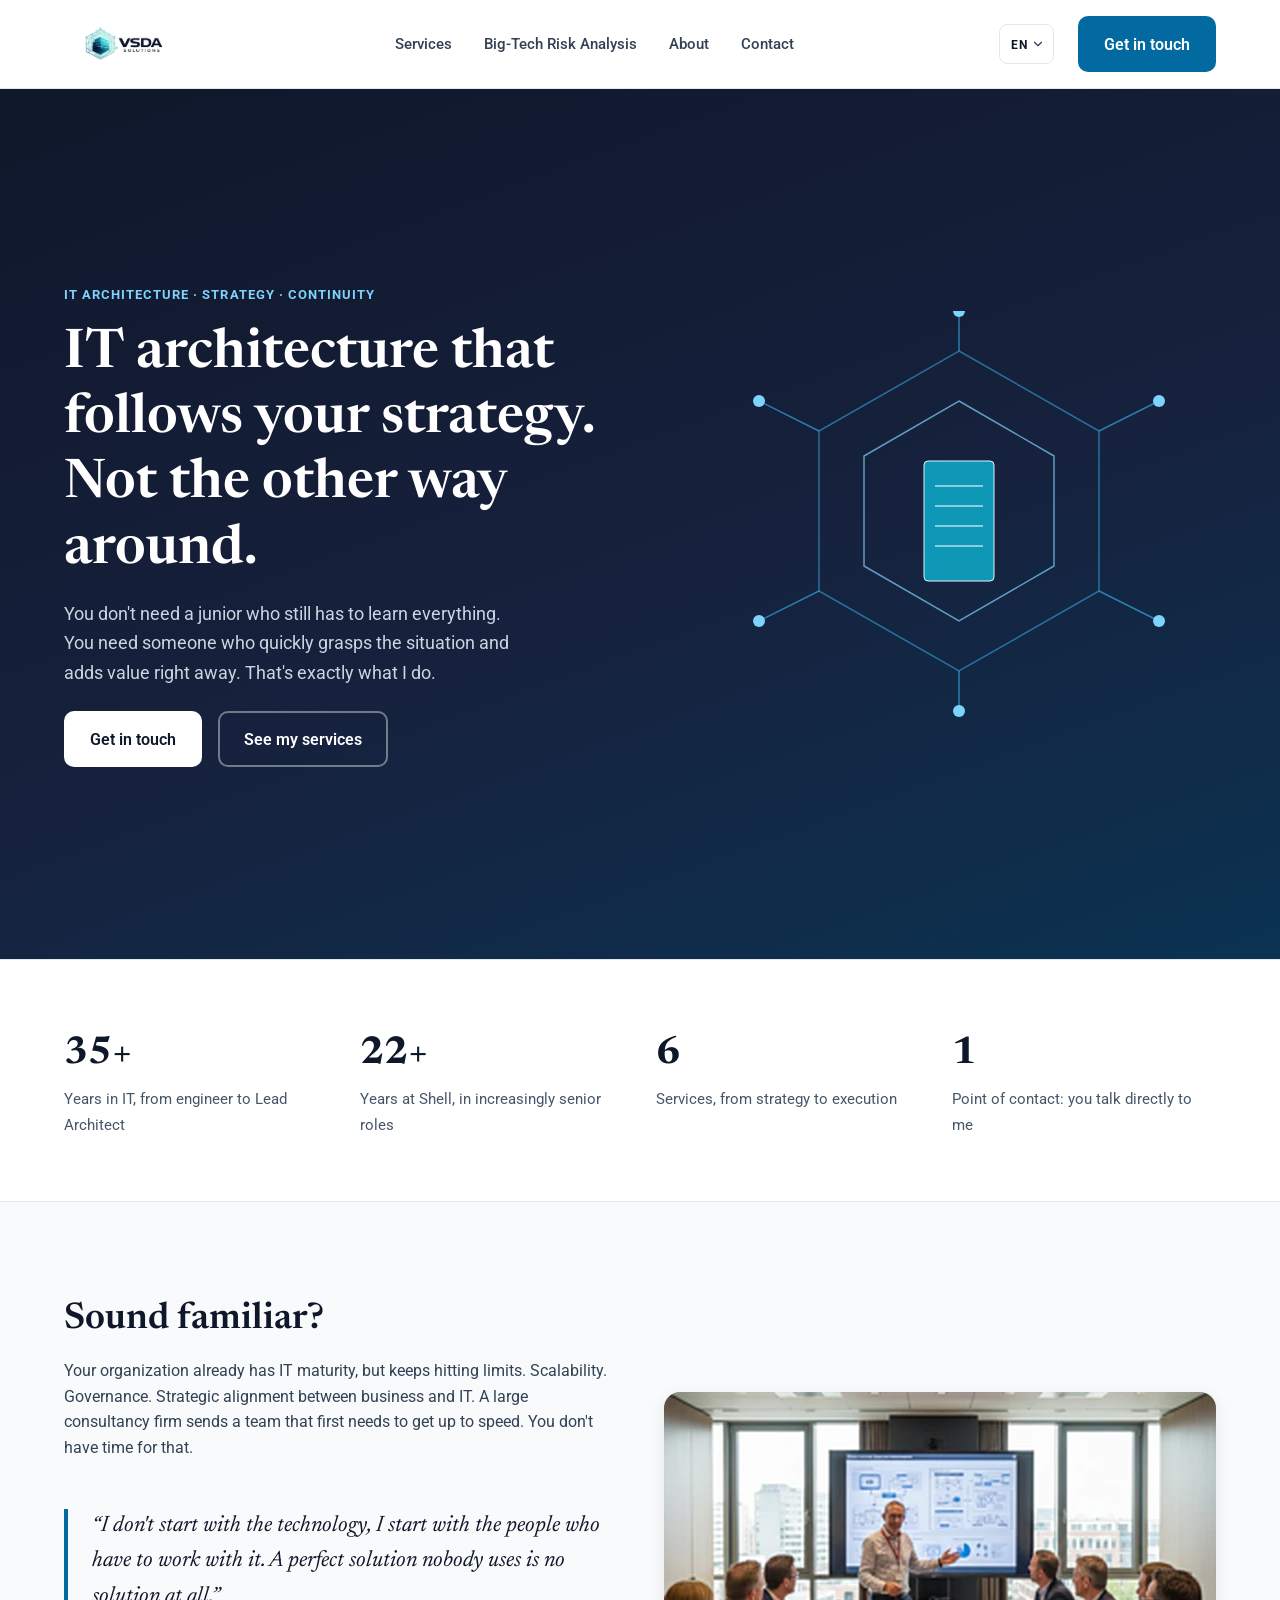
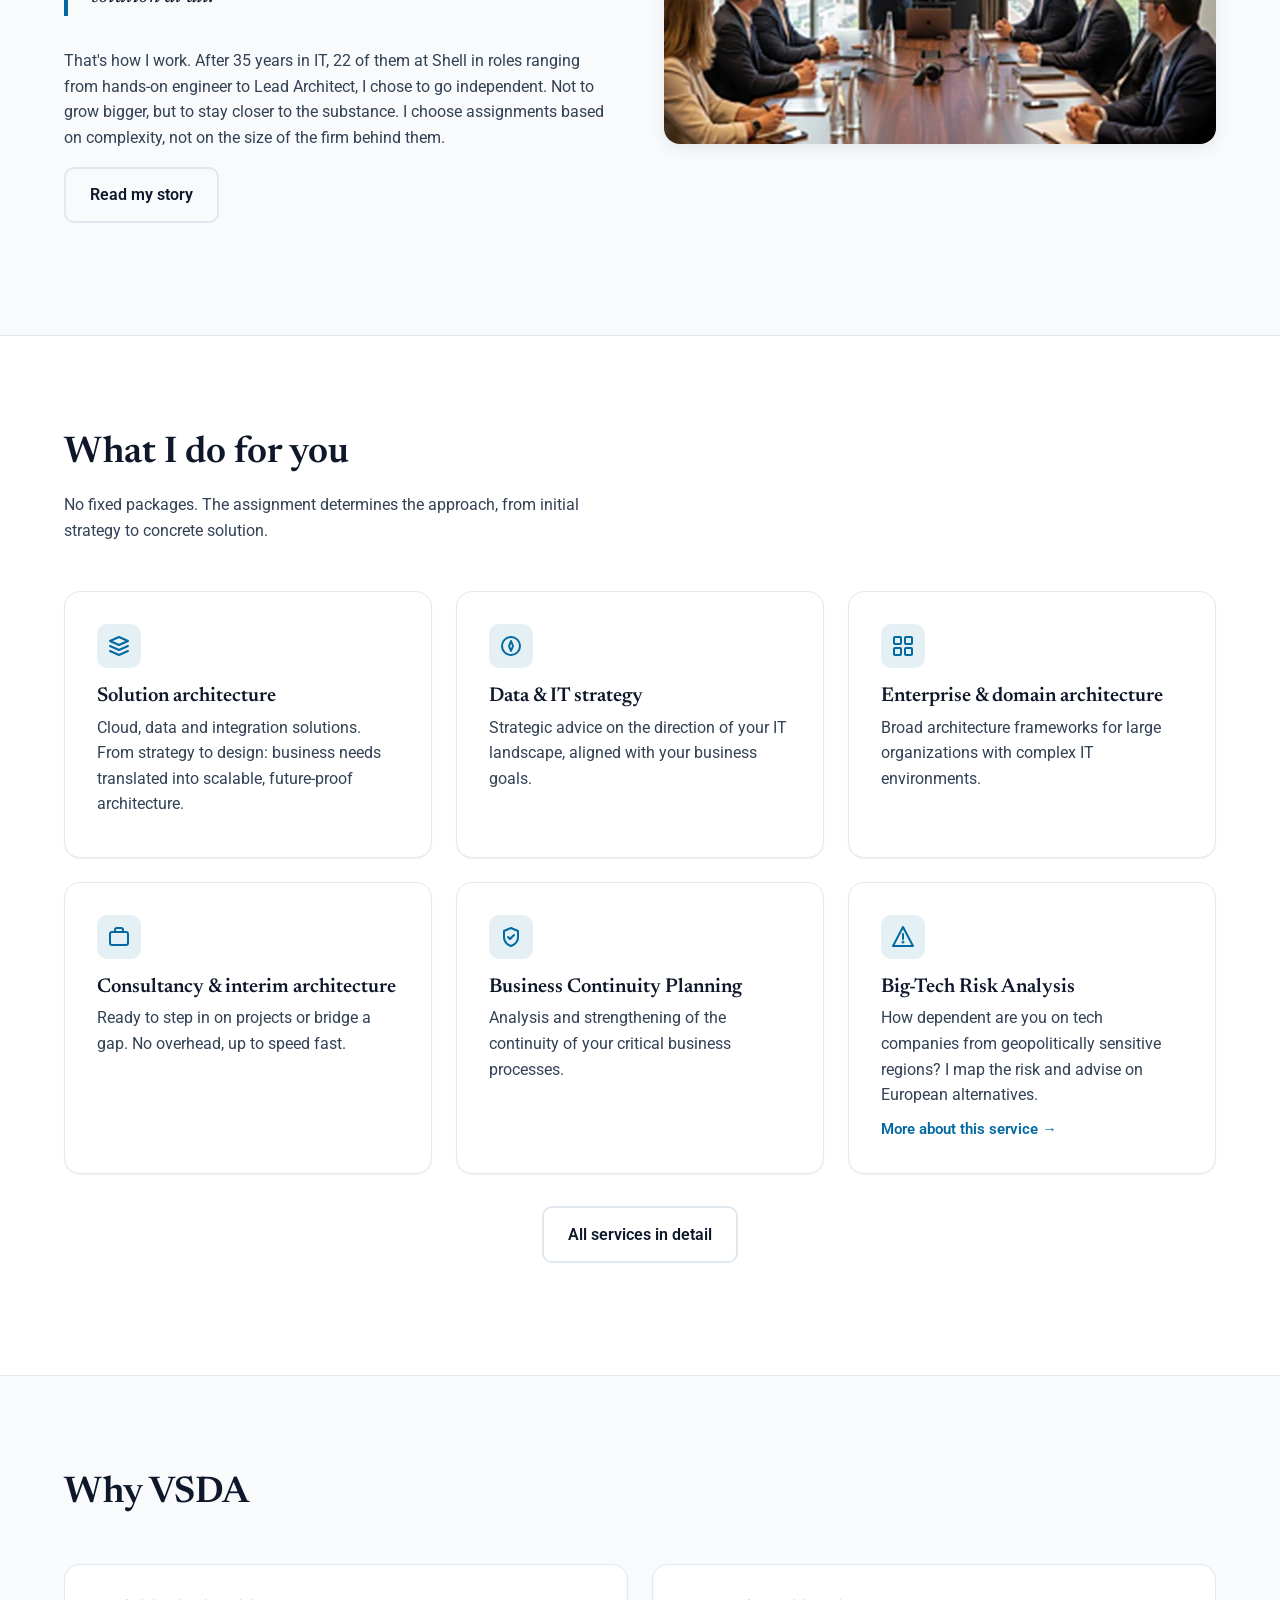
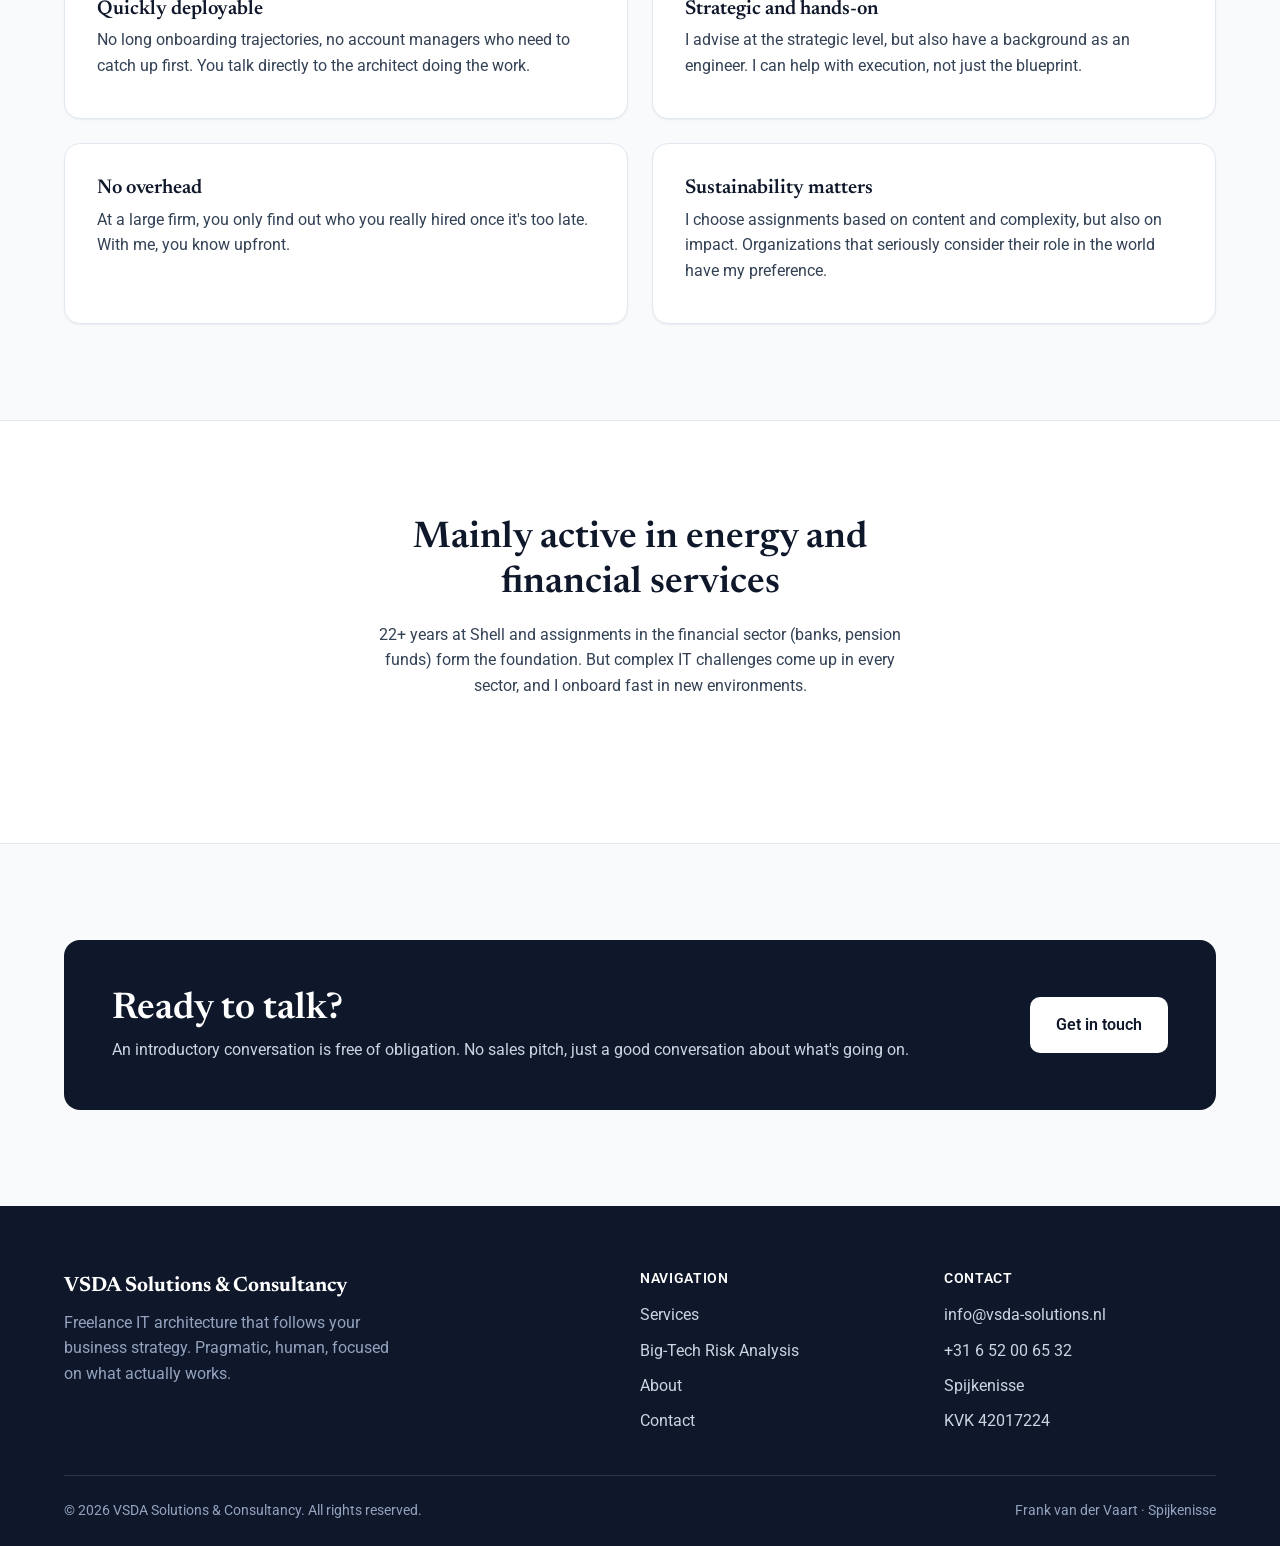
==== commit 793a84a7: "Voeg foto's van de oude site toe en scroll-reveal animaties (zoals kaderloos.nl)" ====
--- a/index.html
+++ b/index.html
@@ -75,66 +75,73 @@
 
   <section class="section-tight section-alt">
     <div class="container">
-      <div class="stats">
-        <div><span class="stat-num">35+</span><span class="stat-label" data-i18n="stat_1">Jaar IT-ervaring, van engineer tot Lead Architect</span></div>
-        <div><span class="stat-num">22+</span><span class="stat-label" data-i18n="stat_2">Jaar bij Shell, in steeds grotere rollen</span></div>
-        <div><span class="stat-num">6</span><span class="stat-label" data-i18n="stat_3">Diensten, van strategie tot uitvoering</span></div>
-        <div><span class="stat-num">1</span><span class="stat-label" data-i18n="stat_4">Aanspreekpunt: je praat direct met mij</span></div>
+      <div class="stats" data-reveal-group>
+        <div class="reveal"><span class="stat-num">35+</span><span class="stat-label" data-i18n="stat_1">Jaar IT-ervaring, van engineer tot Lead Architect</span></div>
+        <div class="reveal"><span class="stat-num">22+</span><span class="stat-label" data-i18n="stat_2">Jaar bij Shell, in steeds grotere rollen</span></div>
+        <div class="reveal"><span class="stat-num">6</span><span class="stat-label" data-i18n="stat_3">Diensten, van strategie tot uitvoering</span></div>
+        <div class="reveal"><span class="stat-num">1</span><span class="stat-label" data-i18n="stat_4">Aanspreekpunt: je praat direct met mij</span></div>
       </div>
     </div>
   </section>
 
   <section>
     <div class="container">
-      <div class="section-head">
-        <h2 data-i18n="recognize_h2">Herkenbaar?</h2>
-        <p data-i18n="recognize_p">Je organisatie heeft al IT-volwassenheid, maar loopt tegen grenzen aan. Schaalbaarheid. Governance. Strategische alignment tussen business en IT. Een groot consultancybureau stuurt een team dat eerst moet inwerken. Daar heb je de tijd niet voor.</p>
-      </div>
-      <p class="pullquote" data-i18n="recognize_quote">"Ik begin niet bij de technologie, maar bij de mensen die ermee moeten werken. Een perfecte oplossing die niemand gebruikt, is geen oplossing."</p>
-      <p data-i18n="recognize_p2">Zo werk ik. Na 35 jaar in de IT, waarvan 22 jaar bij Shell in rollen van hands-on engineer tot Lead Architect, koos ik ervoor om zelfstandig verder te gaan. Niet om groter te worden, maar om dichter bij de inhoud te blijven. Ik kies opdrachten op complexiteit, niet op omvang van het bureau erachter.</p>
-      <p><a href="over-mij.html" class="btn btn-outline" data-i18n="recognize_cta">Lees mijn verhaal</a></p>
+      <div class="media-layout">
+        <div class="media-text">
+          <div class="section-head reveal">
+            <h2 data-i18n="recognize_h2">Herkenbaar?</h2>
+            <p data-i18n="recognize_p">Je organisatie heeft al IT-volwassenheid, maar loopt tegen grenzen aan. Schaalbaarheid. Governance. Strategische alignment tussen business en IT. Een groot consultancybureau stuurt een team dat eerst moet inwerken. Daar heb je de tijd niet voor.</p>
+          </div>
+          <p class="pullquote reveal" data-i18n="recognize_quote">"Ik begin niet bij de technologie, maar bij de mensen die ermee moeten werken. Een perfecte oplossing die niemand gebruikt, is geen oplossing."</p>
+          <p class="reveal" data-i18n="recognize_p2">Zo werk ik. Na 35 jaar in de IT, waarvan 22 jaar bij Shell in rollen van hands-on engineer tot Lead Architect, koos ik ervoor om zelfstandig verder te gaan. Niet om groter te worden, maar om dichter bij de inhoud te blijven. Ik kies opdrachten op complexiteit, niet op omvang van het bureau erachter.</p>
+          <p class="reveal"><a href="over-mij.html" class="btn btn-outline" data-i18n="recognize_cta">Lees mijn verhaal</a></p>
+        </div>
+        <figure class="media-figure reveal reveal-right">
+          <img src="assets/images/presentatie-klant.webp" alt="Frank van der Vaart presenteert een oplossing aan een klant" width="600" height="352">
+        </figure>
+      </div>
     </div>
   </section>
 
   <section class="section-alt">
     <div class="container">
-      <div class="section-head">
+      <div class="section-head reveal">
         <h2 data-i18n="services_h2">Wat ik voor je doe</h2>
         <p data-i18n="services_lead">Geen vaste pakketten. De opdracht bepaalt de aanpak, van eerste strategie tot concrete oplossing.</p>
       </div>
-      <div class="grid grid-3">
-
-        <div class="card">
+      <div class="grid grid-3" data-reveal-group>
+
+        <div class="card reveal reveal-zoom">
           <div class="icon"><svg viewBox="0 0 24 24" fill="none" stroke-width="2" stroke-linecap="round" stroke-linejoin="round"><path d="M12 3l9 4-9 4-9-4 9-4z"/><path d="M3 12l9 4 9-4"/><path d="M3 17l9 4 9-4"/></svg></div>
           <h3 data-i18n="svc1_h">Solution architecture</h3>
           <p data-i18n="svc1_p">Cloud, data en integratieoplossingen. Van strategie tot ontwerp: bedrijfsbehoeften vertaald naar schaalbare, toekomstbestendige architectuur.</p>
         </div>
 
-        <div class="card">
+        <div class="card reveal reveal-zoom">
           <div class="icon"><svg viewBox="0 0 24 24" fill="none" stroke-width="2" stroke-linecap="round" stroke-linejoin="round"><circle cx="12" cy="12" r="9"/><polygon points="12,7 14,12 12,17 10,12"/></svg></div>
           <h3 data-i18n="svc2_h">Data &amp; IT-strategie</h3>
           <p data-i18n="svc2_p">Strategisch advies over de richting van je IT-landschap, afgestemd op je bedrijfsdoelen.</p>
         </div>
 
-        <div class="card">
+        <div class="card reveal reveal-zoom">
           <div class="icon"><svg viewBox="0 0 24 24" fill="none" stroke-width="2" stroke-linecap="round" stroke-linejoin="round"><rect x="3" y="3" width="7" height="7" rx="1"/><rect x="14" y="3" width="7" height="7" rx="1"/><rect x="3" y="14" width="7" height="7" rx="1"/><rect x="14" y="14" width="7" height="7" rx="1"/></svg></div>
           <h3 data-i18n="svc3_h">Enterprise &amp; domeinarchitectuur</h3>
           <p data-i18n="svc3_p">Brede architectuurkaders voor grote organisaties met complexe IT-omgevingen.</p>
         </div>
 
-        <div class="card">
+        <div class="card reveal reveal-zoom">
           <div class="icon"><svg viewBox="0 0 24 24" fill="none" stroke-width="2" stroke-linecap="round" stroke-linejoin="round"><rect x="3" y="7" width="18" height="13" rx="2"/><path d="M8 7V5a2 2 0 0 1 2-2h4a2 2 0 0 1 2 2v2"/></svg></div>
           <h3 data-i18n="svc4_h">Consultancy &amp; interim architectuur</h3>
           <p data-i18n="svc4_p">Direct inzetbaar bij projecten of ter overbrugging. Zonder overhead, snel op stoom.</p>
         </div>
 
-        <div class="card">
+        <div class="card reveal reveal-zoom">
           <div class="icon"><svg viewBox="0 0 24 24" fill="none" stroke-width="2" stroke-linecap="round" stroke-linejoin="round"><path d="M12 3l7 3v6c0 4.5-3 7.5-7 9-4-1.5-7-4.5-7-9V6l7-3z"/><path d="M9 12l2 2 4-4"/></svg></div>
           <h3 data-i18n="svc5_h">Business Continuity Planning</h3>
           <p data-i18n="svc5_p">Analyse en versterking van de continu&iuml;teit van je kritieke bedrijfsprocessen.</p>
         </div>
 
-        <div class="card">
+        <div class="card reveal reveal-zoom">
           <div class="icon"><svg viewBox="0 0 24 24" fill="none" stroke-width="2" stroke-linecap="round" stroke-linejoin="round"><path d="M12 2L2 21h20L12 2z"/><line x1="12" y1="9" x2="12" y2="14"/><circle cx="12" cy="17" r="0.5" fill="currentColor"/></svg></div>
           <h3 data-i18n="svc6_h">Big-tech risicoanalyse</h3>
           <p data-i18n="svc6_p">Hoe afhankelijk ben je van techbedrijven uit geopolitiek gevoelige regio's? Ik breng het risico in kaart en adviseer over Europese alternatieven.</p>
@@ -148,23 +155,23 @@
 
   <section>
     <div class="container">
-      <div class="section-head">
+      <div class="section-head reveal">
         <h2 data-i18n="why_h2">Waarom VSDA</h2>
       </div>
-      <div class="grid grid-2">
-        <div class="card">
+      <div class="grid grid-2" data-reveal-group>
+        <div class="card reveal reveal-zoom">
           <h3 data-i18n="why1_h">Snel inzetbaar</h3>
           <p data-i18n="why1_p">Geen lange introductietrajecten en geen accountmanagers die eerst moeten schakelen. Je praat direct met de architect die het werk doet.</p>
         </div>
-        <div class="card">
+        <div class="card reveal reveal-zoom">
           <h3 data-i18n="why2_h">Strategisch &eacute;n hands-on</h3>
           <p data-i18n="why2_p">Ik adviseer op strategisch niveau, maar heb ook een achtergrond als engineer. Ik kan meewerken aan de uitvoering, niet alleen aan het plaatje.</p>
         </div>
-        <div class="card">
+        <div class="card reveal reveal-zoom">
           <h3 data-i18n="why3_h">Geen overhead</h3>
           <p data-i18n="why3_p">Bij een groot bureau weet je pas wie je echt inhuurt als het te laat is. Bij mij weet je dat vooraf.</p>
         </div>
-        <div class="card">
+        <div class="card reveal reveal-zoom">
           <h3 data-i18n="why4_h">Duurzaamheid weegt mee</h3>
           <p data-i18n="why4_p">Ik kies opdrachten op inhoud en complexiteit, maar ook op impact. Organisaties die serieus nadenken over hun rol in de wereld hebben mijn voorkeur.</p>
         </div>
@@ -174,7 +181,7 @@
 
   <section class="section-alt">
     <div class="container">
-      <div class="section-head center">
+      <div class="section-head center reveal">
         <h2 data-i18n="sectors_h2">Vooral actief in energie en financi&euml;le dienstverlening</h2>
         <p data-i18n="sectors_p">22+ jaar ervaring bij Shell en opdrachten in de financi&euml;le sector (banken, pensioenfondsen) vormen de basis. Maar complexe IT-vraagstukken komen in elke sector voor, en ik onboard snel in nieuwe omgevingen.</p>
       </div>
@@ -183,7 +190,7 @@
 
   <section>
     <div class="container">
-      <div class="cta-band">
+      <div class="cta-band reveal">
         <div>
           <h2 data-i18n="cta_h2">Klaar om kennis te maken?</h2>
           <p data-i18n="cta_p">Een kennismakingsgesprek is vrijblijvend. Geen verkooppraatje, gewoon een goed gesprek over wat er speelt.</p>
@@ -353,6 +360,7 @@
   }
 };
 </script>
+<script src="assets/js/reveal.js"></script>
 <script src="assets/js/i18n.js"></script>
 <script>initI18n(window.VSDA_TRANSLATIONS, 'vsdaLang');</script>
 </body>
--- a/assets/css/style.css
+++ b/assets/css/style.css
@@ -550,3 +550,54 @@
   .footer-grid { grid-template-columns: 1fr; }
   .cta-band { flex-direction: column; align-items: flex-start; }
 }
+
+/* Media + tekst secties (foto naast content) */
+.media-layout {
+  display: grid;
+  grid-template-columns: 1fr 1fr;
+  gap: var(--space-5);
+  align-items: center;
+}
+.media-layout.media-right { grid-template-columns: 1fr 1fr; }
+.media-layout .media-figure img {
+  border-radius: var(--radius-lg);
+  box-shadow: var(--shadow-md);
+  width: 100%;
+}
+.media-figure { margin: 0; }
+.banner-figure {
+  margin: 0 0 var(--space-5);
+  border-radius: var(--radius-lg);
+  overflow: hidden;
+  box-shadow: var(--shadow-md);
+}
+.banner-figure img { width: 100%; display: block; }
+
+@media (max-width: 960px) {
+  .media-layout { grid-template-columns: 1fr; }
+  .media-layout .media-figure { order: 2; }
+  .media-layout .media-text { order: 1; }
+}
+
+/* Scroll-reveal (licht, vanilla JS via IntersectionObserver, zie assets/js/reveal.js) */
+.reveal {
+  opacity: 0;
+  transform: translateY(28px);
+  transition: opacity 700ms ease, transform 700ms ease;
+  transition-delay: var(--reveal-delay, 0ms);
+}
+.reveal.reveal-left { transform: translateX(-32px); }
+.reveal.reveal-right { transform: translateX(32px); }
+.reveal.reveal-zoom { transform: scale(0.94); }
+.reveal.is-visible {
+  opacity: 1;
+  transform: none;
+}
+
+@media (prefers-reduced-motion: reduce) {
+  .reveal, .reveal.reveal-left, .reveal.reveal-right, .reveal.reveal-zoom {
+    opacity: 1;
+    transform: none;
+    transition: none;
+  }
+}
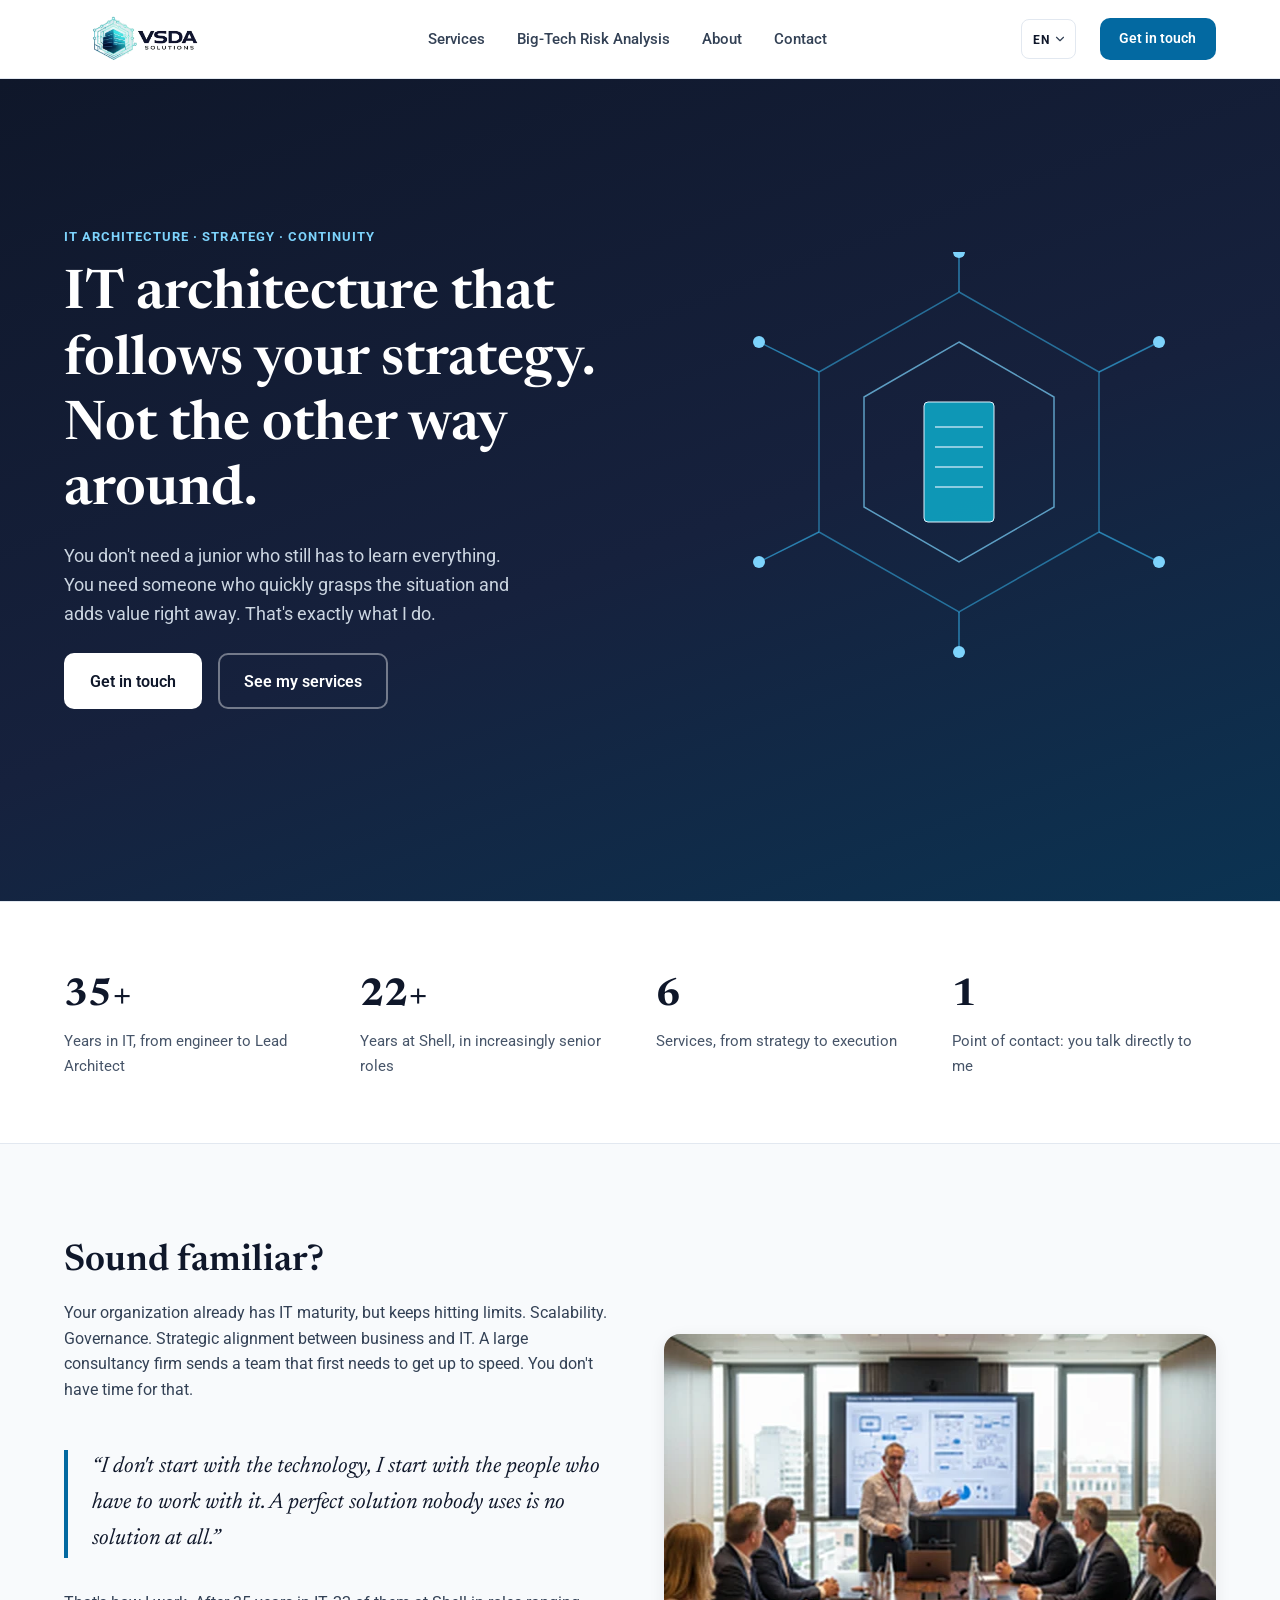
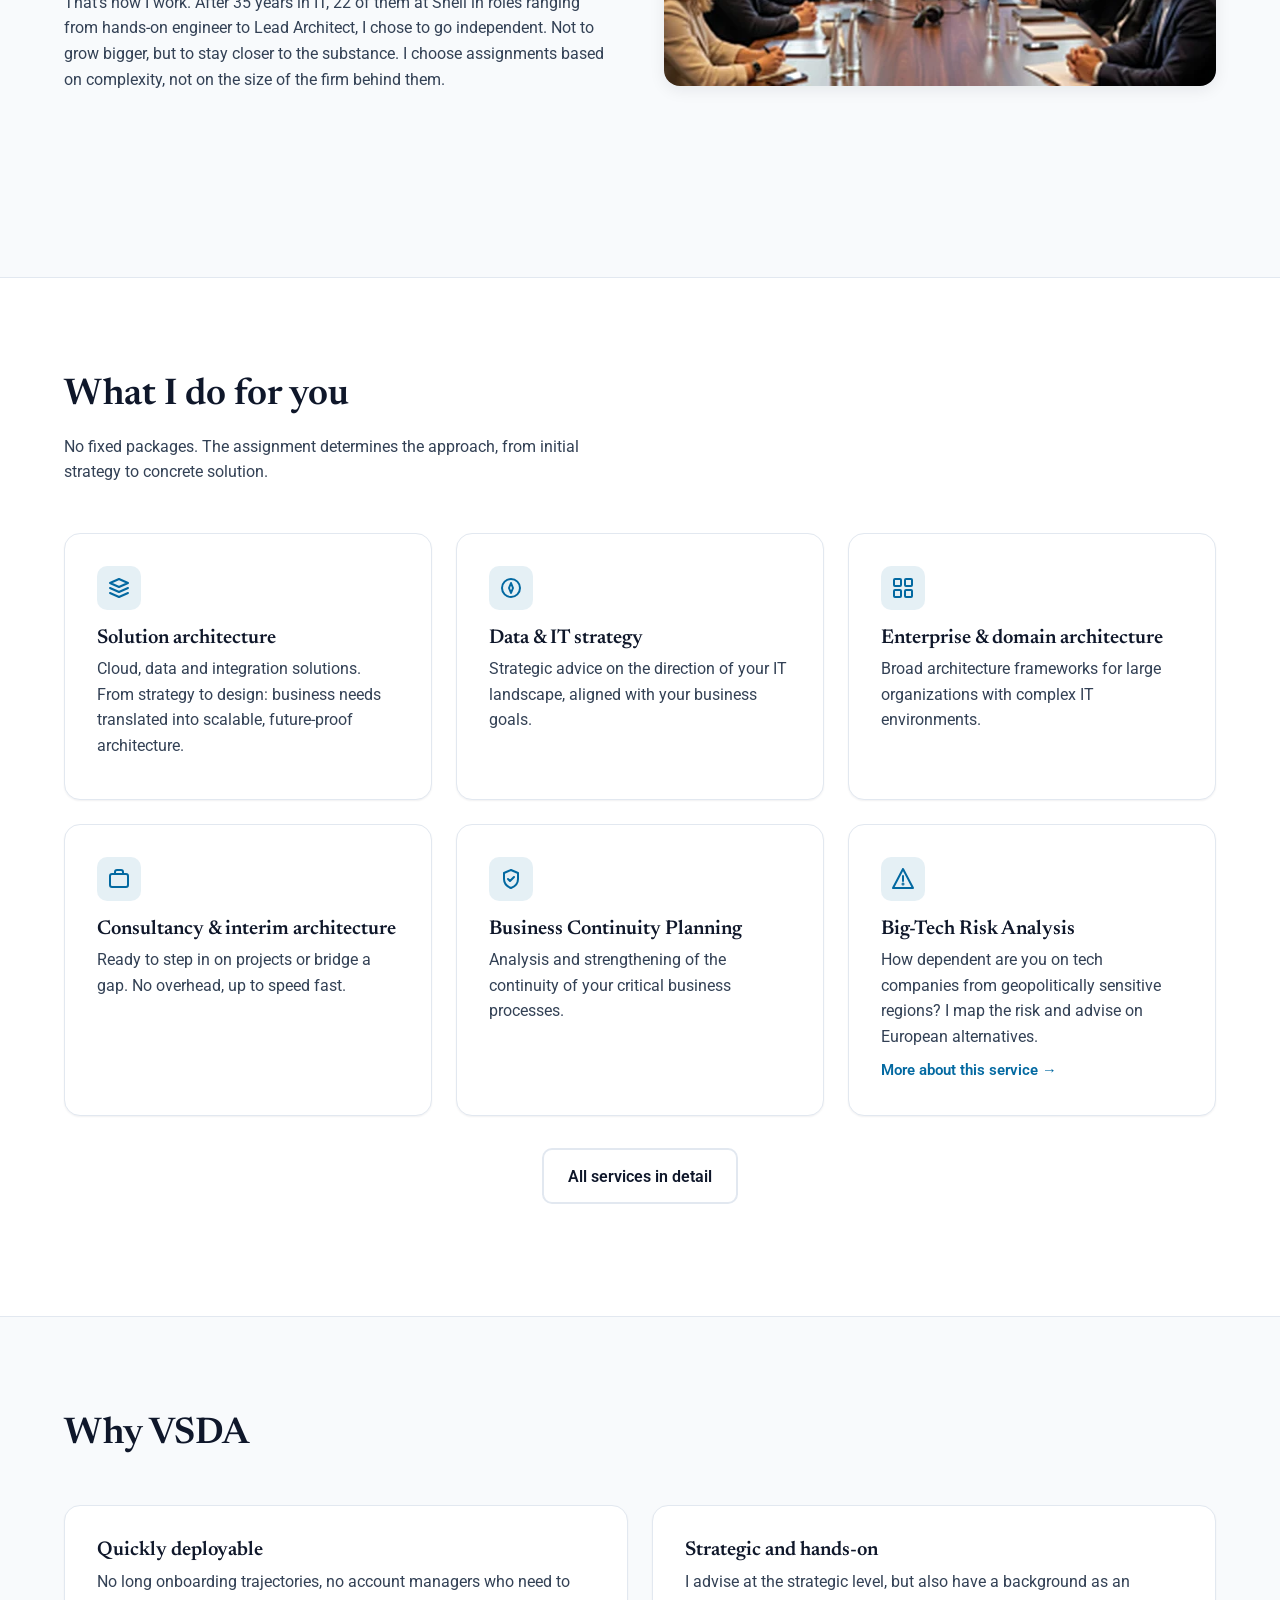
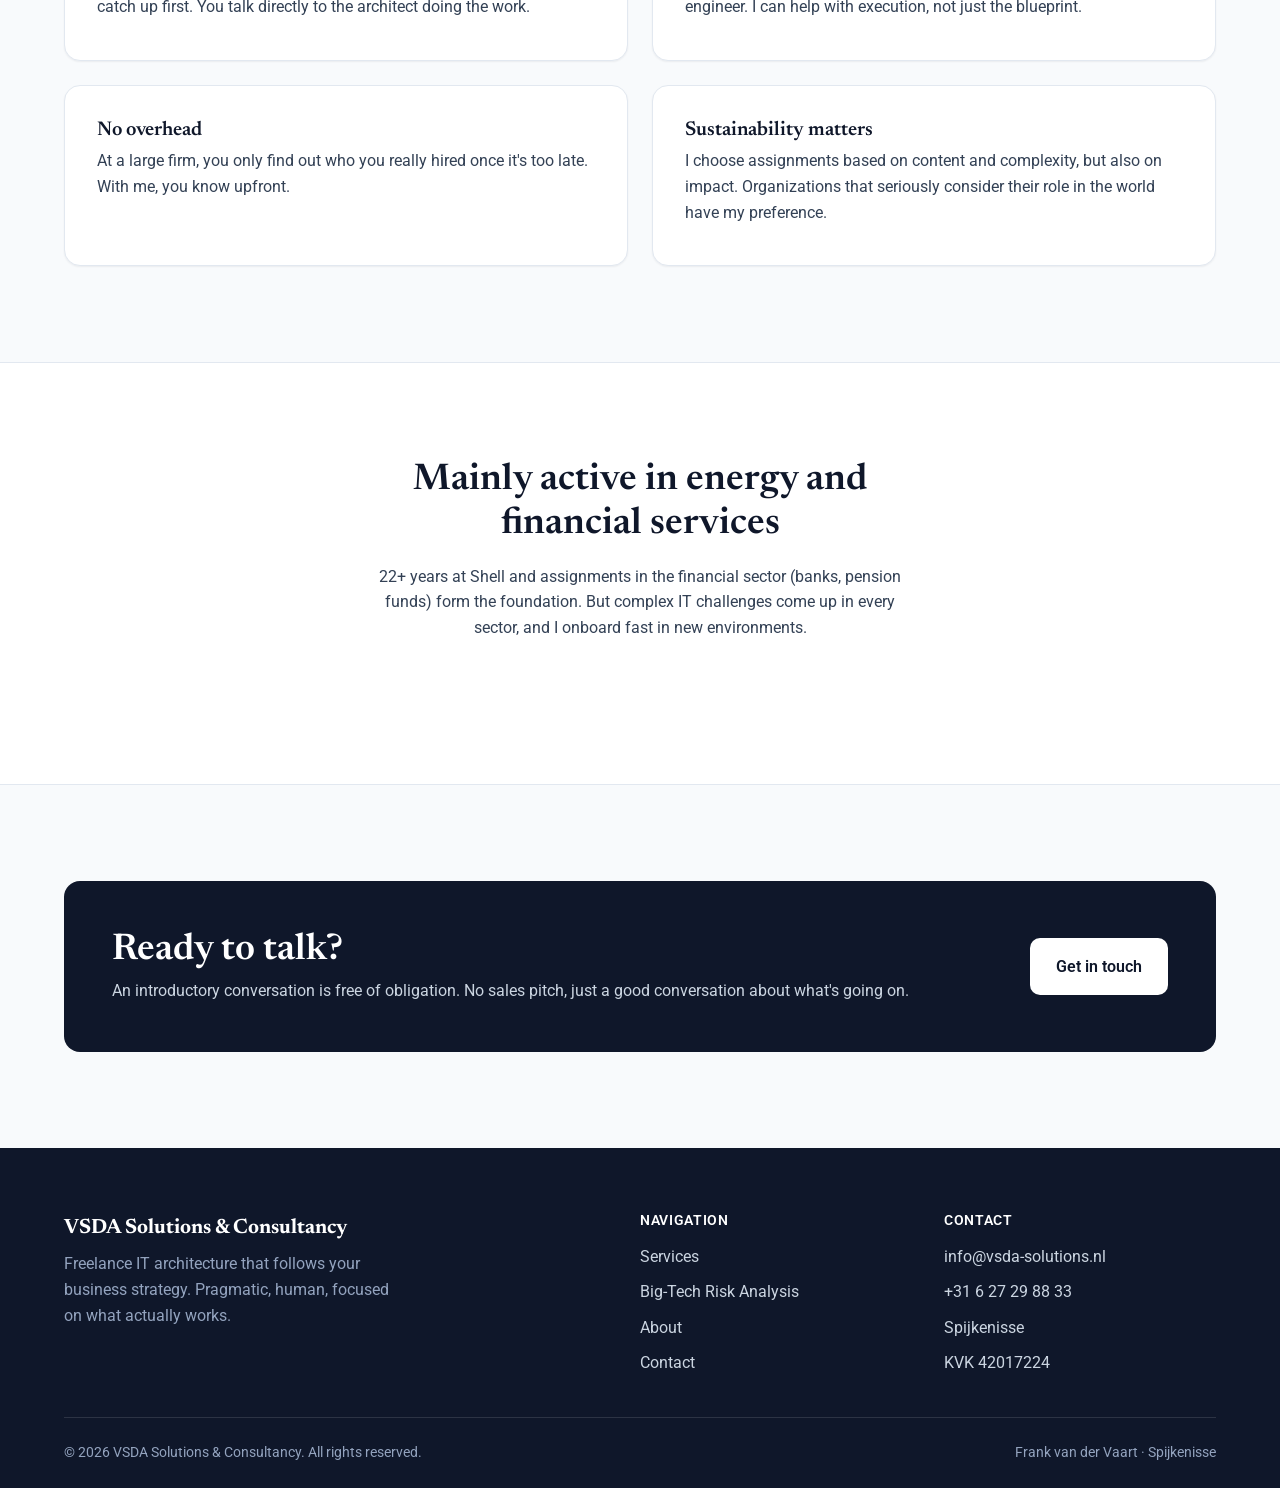
==== commit 6344b325: "Telefoonnummer aangepast naar +31 6 27 29 88 33" ====
--- a/index.html
+++ b/index.html
@@ -222,7 +222,7 @@
         <h4 data-i18n="footer_contact_heading">Contact</h4>
         <ul>
           <li><a href="mailto:info@vsda-solutions.nl">info@vsda-solutions.nl</a></li>
-          <li><a href="tel:+31652006532">+31 6 52 00 65 32</a></li>
+          <li><a href="tel:+31627298833">+31 6 27 29 88 33</a></li>
           <li>Spijkenisse</li>
           <li>KVK 42017224</li>
         </ul>
--- a/assets/css/style.css
+++ b/assets/css/style.css
@@ -153,7 +153,7 @@
   align-items: center;
   text-decoration: none;
 }
-.brand img { height: 34px; width: auto; }
+.brand img { height: 46px; width: auto; }
 
 .nav-links {
   display: flex;
@@ -174,13 +174,6 @@
 .nav-links a:hover, .nav-links a[aria-current="page"] {
   color: var(--color-primary);
   border-bottom-color: var(--color-accent);
-}
-
-@media (prefers-color-scheme: dark) {
-  :root:not([data-theme="light"]) .nav-links a:hover,
-  :root:not([data-theme="light"]) .nav-links a[aria-current="page"] {
-    color: var(--color-foreground);
-  }
 }
 
 .nav-actions { display: flex; align-items: center; gap: var(--space-3); }
@@ -207,6 +200,40 @@
 }
 .lang-switch:hover { border-color: var(--color-accent); }
 
+/* De header blijft altijd licht, ook in dark mode: het logo-beeld zelf heeft
+   donkere tekst die alleen op een lichte achtergrond leesbaar is. */
+@media (prefers-color-scheme: dark) {
+  :root:not([data-theme="light"]) .site-header {
+    background: #FFFFFF;
+    border-bottom-color: #E2E8F0;
+  }
+  :root:not([data-theme="light"]) .nav-links a { color: #334155; }
+  :root:not([data-theme="light"]) .nav-links a:hover,
+  :root:not([data-theme="light"]) .nav-links a[aria-current="page"] {
+    color: #0F172A;
+  }
+  :root:not([data-theme="light"]) .lang-switch {
+    color: #0F172A;
+    background: #FFFFFF;
+    border-color: #E2E8F0;
+  }
+  :root:not([data-theme="light"]) .nav-toggle {
+    background: #FFFFFF;
+    border-color: #E2E8F0;
+  }
+  :root:not([data-theme="light"]) .nav-toggle svg { stroke: #0F172A; }
+  :root:not([data-theme="light"]) .nav-wrap.open .nav-links {
+    background: #FFFFFF;
+    border-bottom-color: #E2E8F0;
+  }
+}
+
+.nav-actions .btn-primary {
+  padding: 0.5rem 1.1rem;
+  font-size: 0.85rem;
+  min-height: 38px;
+}
+
 .nav-toggle {
   display: none;
   background: none;
@@ -247,9 +274,14 @@
   color: var(--color-primary);
 }
 .btn-outline:hover { border-color: var(--color-accent); color: var(--color-accent); }
+@media (prefers-color-scheme: dark) {
+  :root:not([data-theme="light"]) .btn-outline { color: var(--color-foreground); }
+}
 .btn-on-dark {
-  background: var(--color-on-accent);
-  color: var(--color-primary);
+  /* Altijd wit-op-donker, ongeacht licht/donker modus: deze knop leeft alleen
+     binnen de altijd-donkere hero/cta-band, niet op de gewone paginatint. */
+  background: #FFFFFF;
+  color: #0F172A;
 }
 .btn-on-dark:hover { background: #DCEAFE; }
 .btn-outline-on-dark {
@@ -267,7 +299,7 @@
   overflow: hidden;
 }
 .hero .container {
-  padding-top: var(--space-7);
+  padding-top: var(--space-5);
   padding-bottom: var(--space-7);
   display: grid;
   grid-template-columns: 1.1fr 0.9fr;
@@ -277,7 +309,7 @@
   z-index: 1;
 }
 .hero-page {
-  padding-top: var(--space-6);
+  padding-top: var(--space-4);
   padding-bottom: var(--space-6);
 }
 .hero-page .container { grid-template-columns: 1fr; text-align: left; }
@@ -474,6 +506,9 @@
 .contact-row .icon svg { width: 20px; height: 20px; stroke: var(--color-accent); }
 .contact-row a { color: var(--color-primary); font-weight: 600; text-decoration: none; }
 .contact-row a:hover { color: var(--color-accent); }
+@media (prefers-color-scheme: dark) {
+  :root:not([data-theme="light"]) .contact-row a { color: var(--color-foreground); }
+}
 .contact-row .label { display: block; font-size: 0.8rem; color: var(--color-muted-foreground); text-transform: uppercase; letter-spacing: 0.04em; }
 
 /* Footer */
@@ -545,7 +580,7 @@
   }
   .nav-wrap.open .nav-actions .lang-switch { display: inline-flex; }
   .nav-wrap.open .nav-actions > .btn { display: none; }
-  .grid-3 { grid-template-columns: 1fr; }
+  .grid-2, .grid-3 { grid-template-columns: 1fr; }
   .stats { grid-template-columns: repeat(2, 1fr); }
   .footer-grid { grid-template-columns: 1fr; }
   .cta-band { flex-direction: column; align-items: flex-start; }
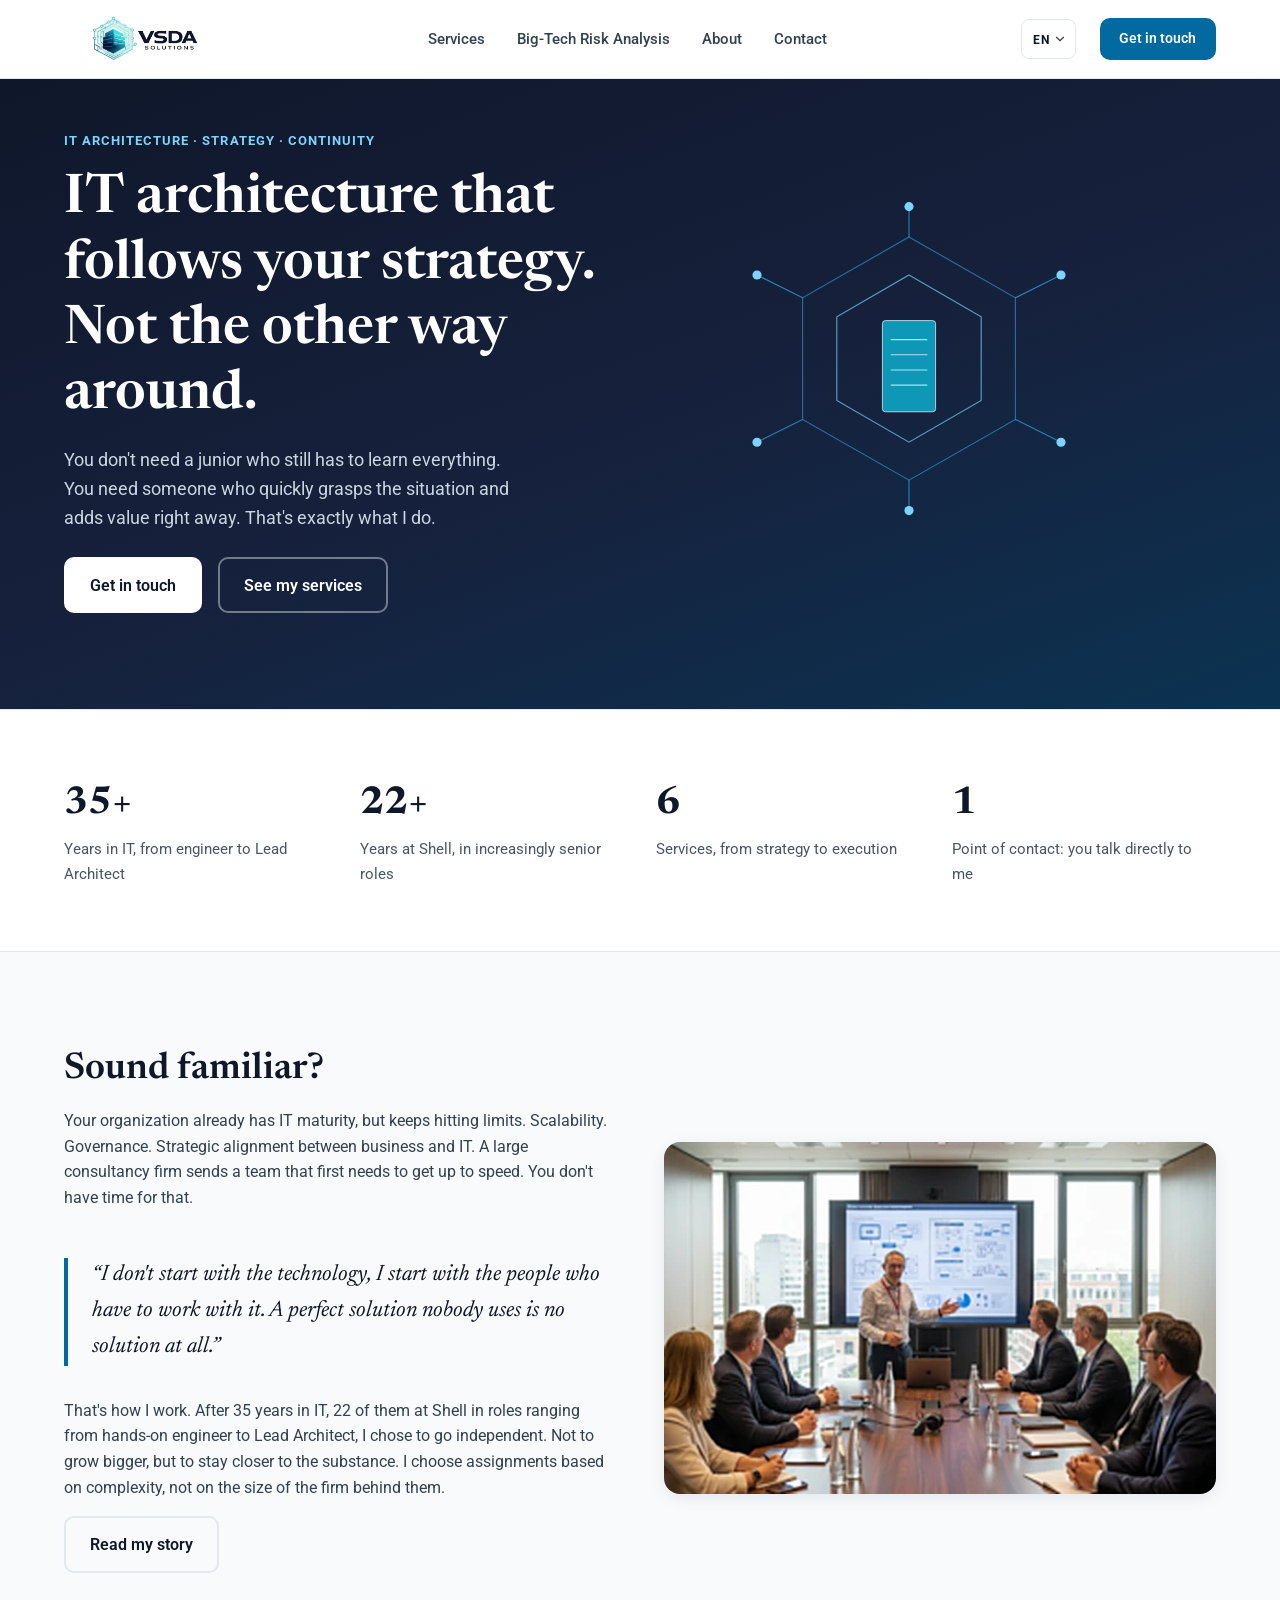
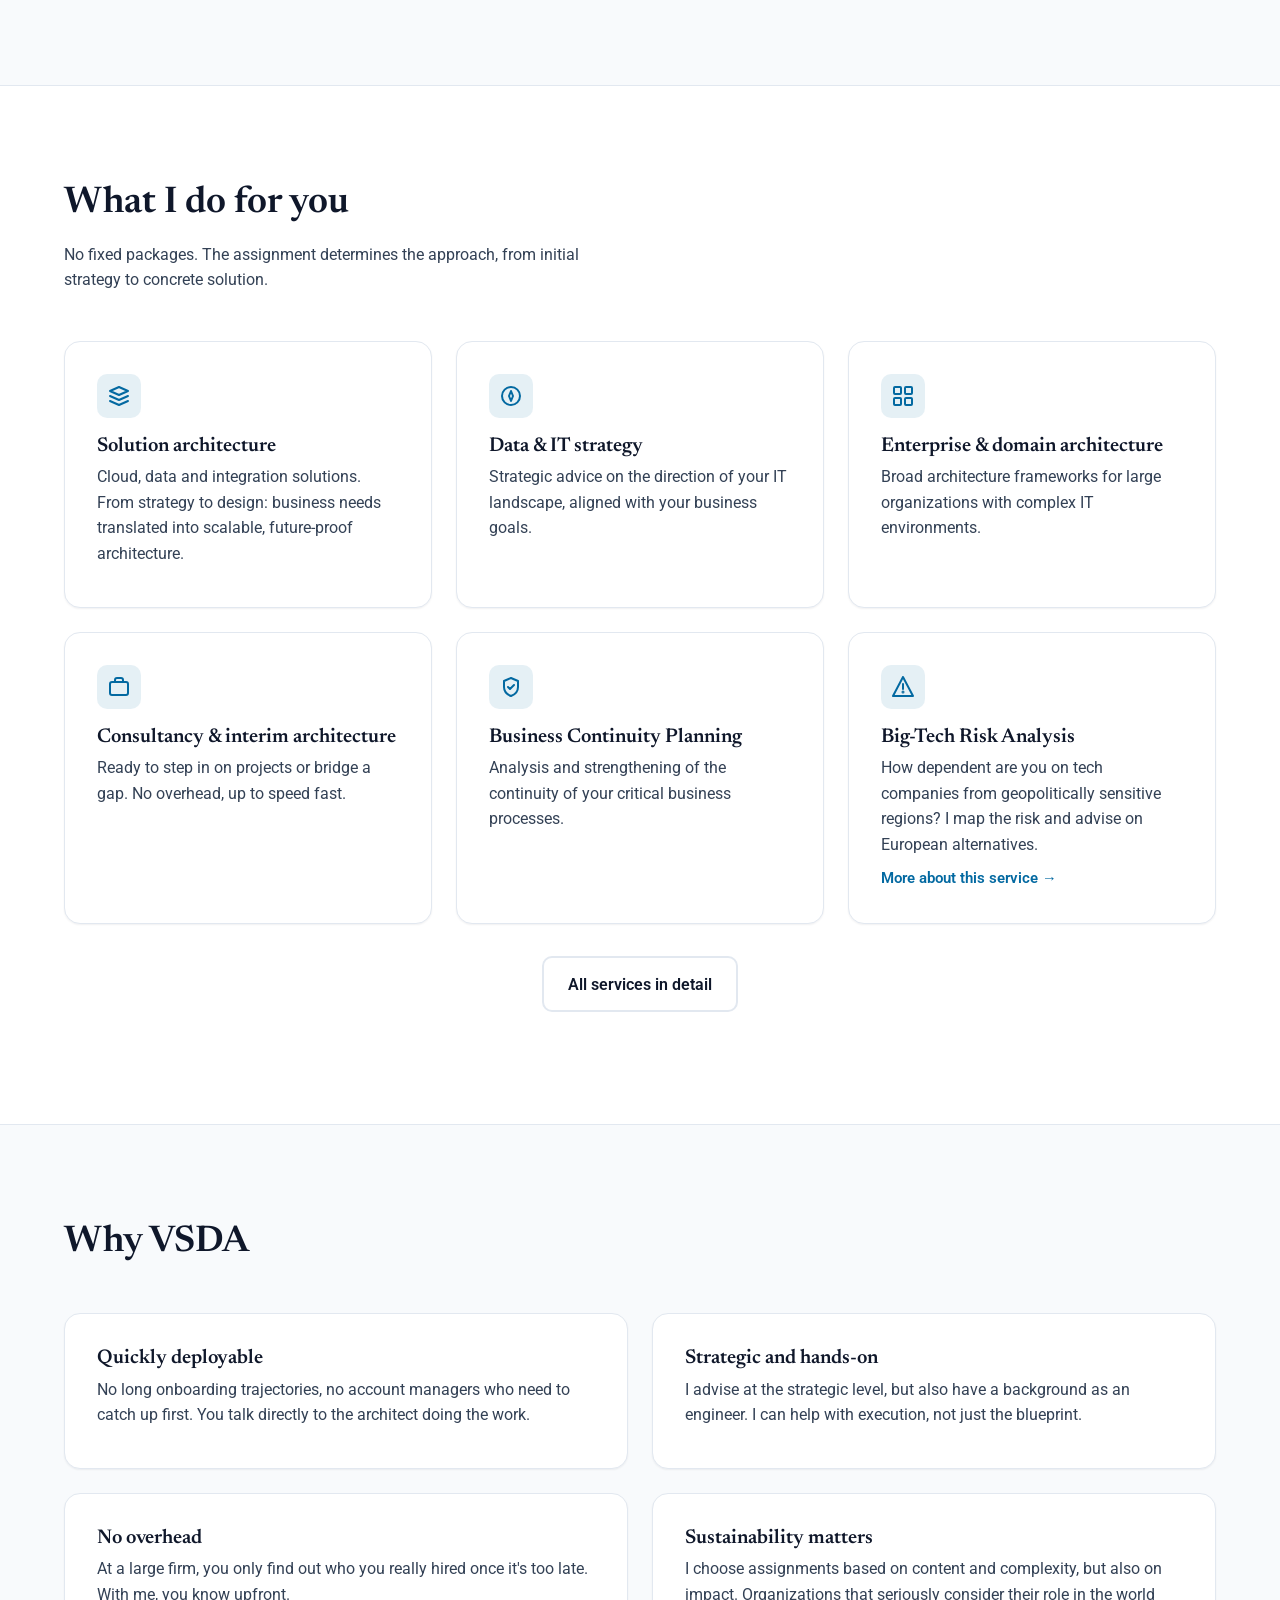
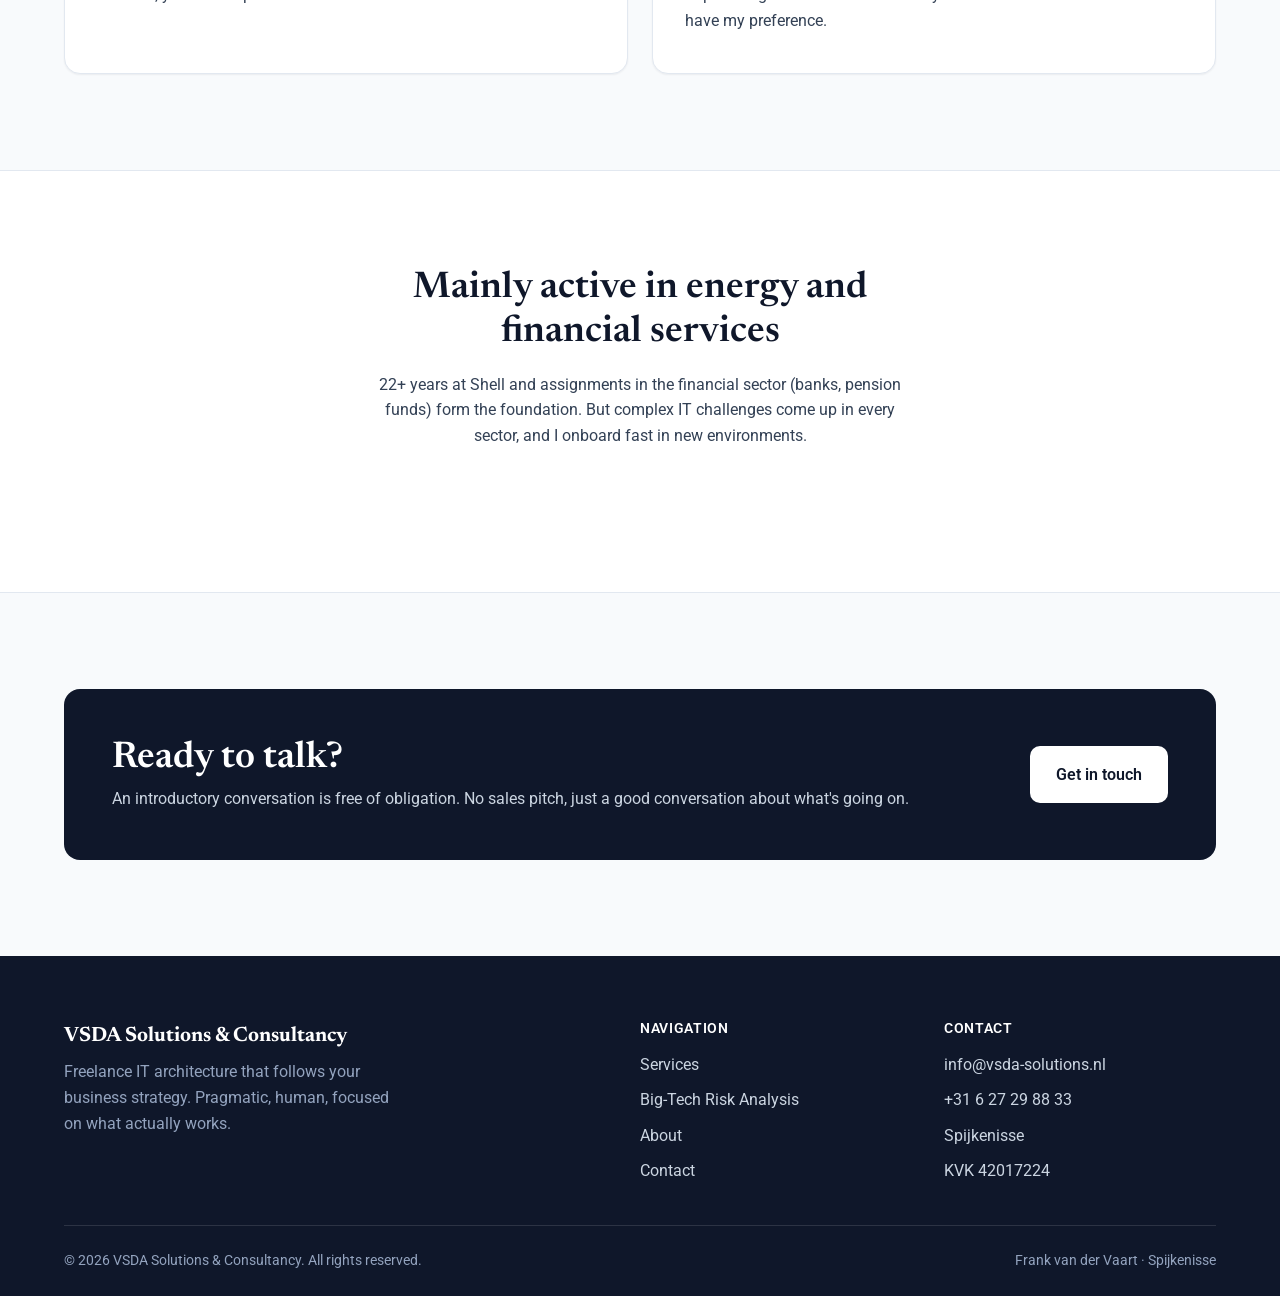
==== commit 24a424ea: "Fix: bovenste bolletje in hero-illustratie werd afgesneden door de SVG-viewBox, illustratie iets kle" ====
--- a/index.html
+++ b/index.html
@@ -47,7 +47,7 @@
         </div>
       </div>
       <div class="hero-art" aria-hidden="true">
-        <svg viewBox="0 0 480 420" fill="none">
+        <svg viewBox="-10 -10 500 440" fill="none">
           <polygon points="240,40 380,120 380,280 240,360 100,280 100,120" stroke="#38BDF8" stroke-width="1.5" opacity="0.5"/>
           <polygon points="240,90 335,145 335,255 240,310 145,255 145,145" stroke="#7DD3FC" stroke-width="1.5" opacity="0.7"/>
           <line x1="240" y1="40" x2="240" y2="0" stroke="#38BDF8" stroke-width="1.5" opacity="0.6"/>
--- a/assets/css/style.css
+++ b/assets/css/style.css
@@ -293,6 +293,7 @@
 
 /* Hero */
 .hero {
+  padding: 0;
   background: linear-gradient(160deg, var(--color-primary) 0%, #16213D 55%, #0B3352 100%);
   color: #fff;
   position: relative;
@@ -336,7 +337,7 @@
   margin-top: var(--space-3);
 }
 .hero-art { position: relative; }
-.hero-art svg { width: 100%; height: auto; max-width: 480px; }
+.hero-art svg { width: 100%; height: auto; max-width: 380px; }
 
 /* Sections */
 section { padding: var(--space-7) 0; }
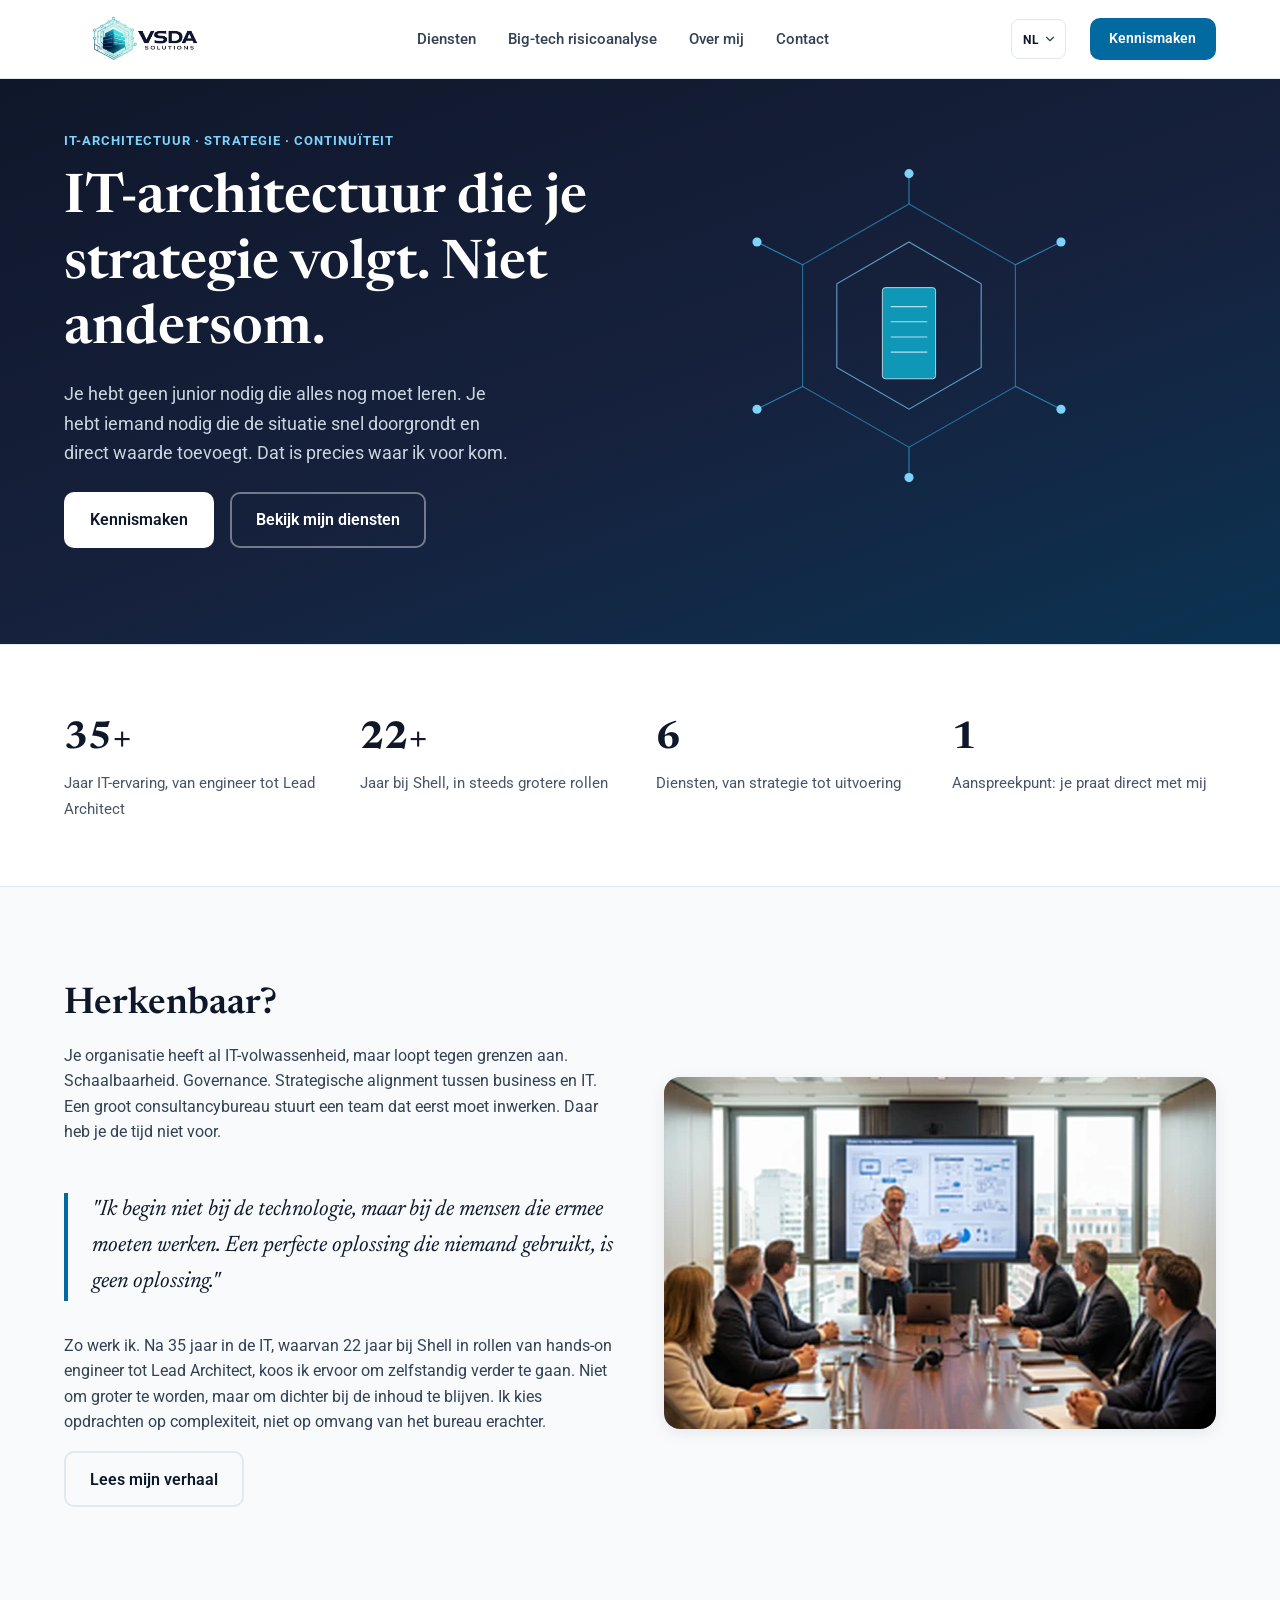
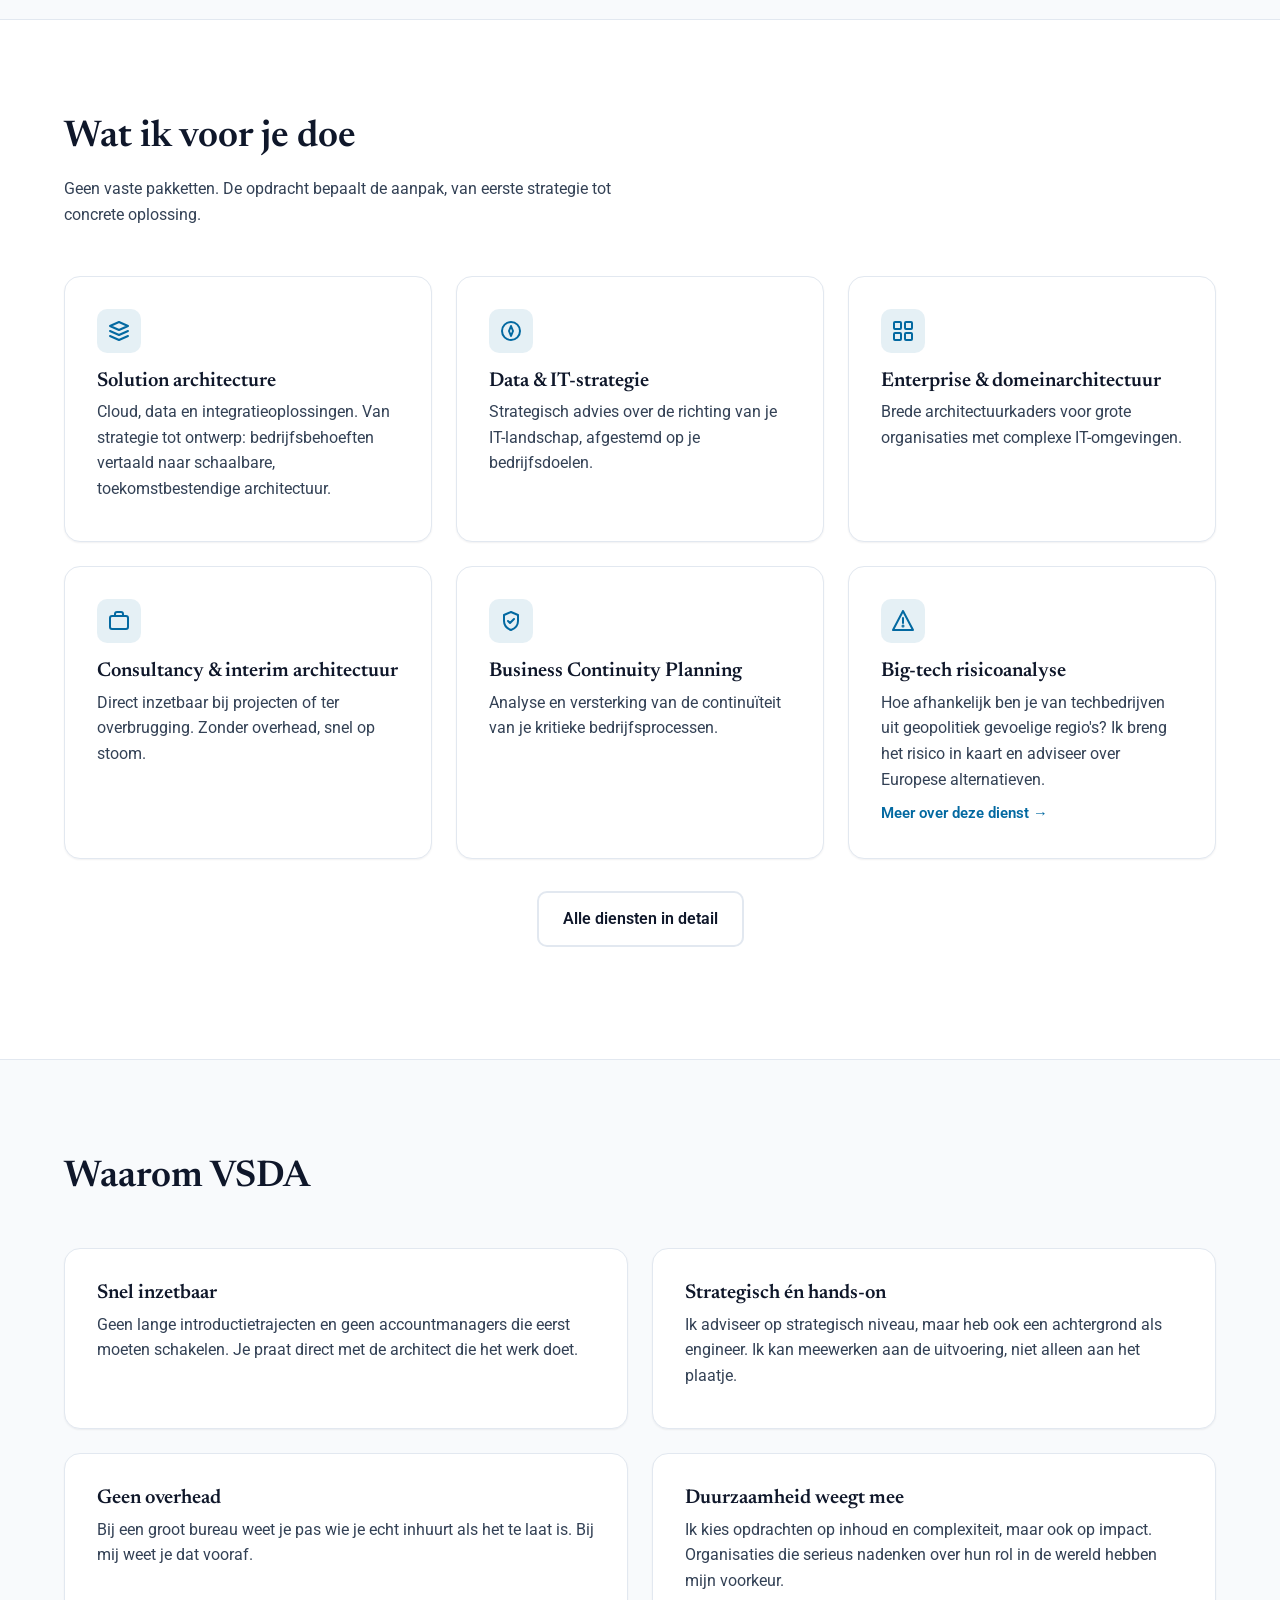
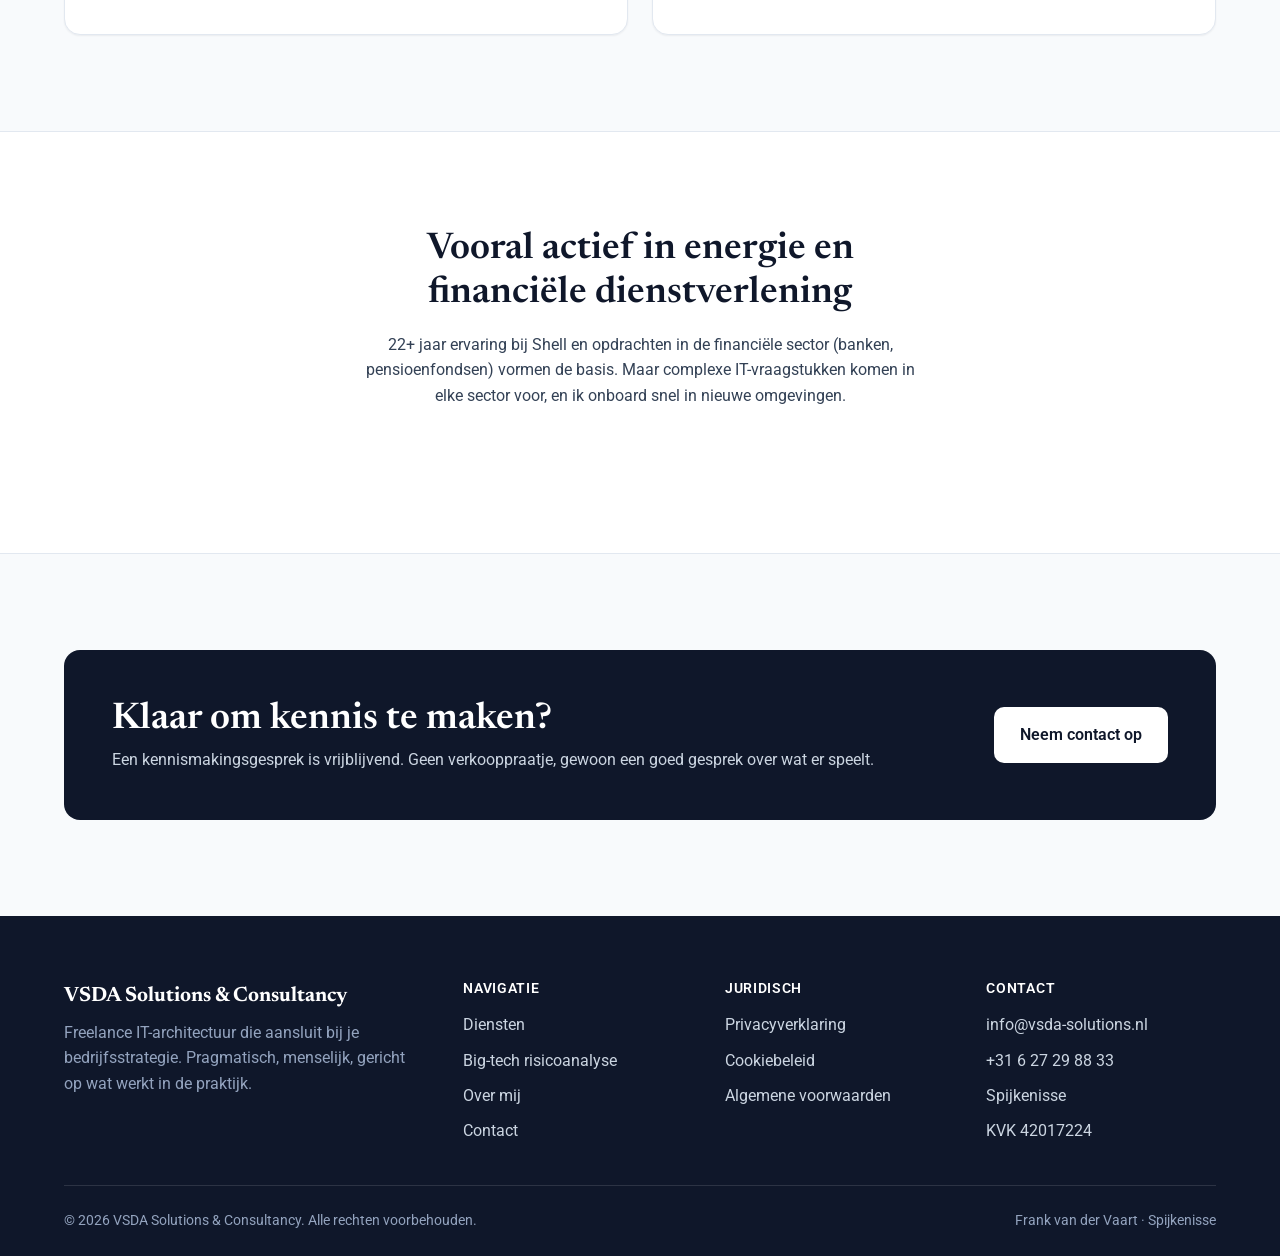
==== commit 6b1bd879: "Voeg privacyverklaring, cookiebeleid en algemene voorwaarden toe (AVG-compliance)" ====
--- a/index.html
+++ b/index.html
@@ -216,6 +216,14 @@
           <li><a href="big-tech-risicoanalyse.html" data-i18n="nav_bigtech">Big-tech risicoanalyse</a></li>
           <li><a href="over-mij.html" data-i18n="nav_about">Over mij</a></li>
           <li><a href="contact.html" data-i18n="nav_contact">Contact</a></li>
+        </ul>
+      </div>
+      <div class="footer-col">
+        <h4 data-i18n="footer_legal_heading">Juridisch</h4>
+        <ul>
+          <li><a href="privacybeleid.html" data-i18n="footer_privacy">Privacyverklaring</a></li>
+          <li><a href="cookiebeleid.html" data-i18n="footer_cookies">Cookiebeleid</a></li>
+          <li><a href="algemene-voorwaarden.html" data-i18n="footer_terms">Algemene voorwaarden</a></li>
         </ul>
       </div>
       <div class="footer-col">
@@ -293,7 +301,11 @@
     "cta_btn": "Neem contact op",
     "footer_tagline": "Freelance IT-architectuur die aansluit bij je bedrijfsstrategie. Pragmatisch, menselijk, gericht op wat werkt in de praktijk.",
     "footer_nav_heading": "Navigatie",
-    "footer_contact_heading": "Contact",
+        "footer_legal_heading": "Juridisch",
+    "footer_privacy": "Privacyverklaring",
+    "footer_cookies": "Cookiebeleid",
+    "footer_terms": "Algemene voorwaarden",
+ "Contact",
     "footer_copyright": "© 2026 VSDA Solutions & Consultancy. Alle rechten voorbehouden.",
     "title": "VSDA Solutions & Consultancy | IT-architectuur die je strategie volgt",
     "meta_description": "Freelance IT-architect Frank van der Vaart helpt organisaties hun IT-architectuur in lijn brengen met hun bedrijfsstrategie. Pragmatisch, snel inzetbaar, zonder overhead."
@@ -353,7 +365,11 @@
     "cta_btn": "Get in touch",
     "footer_tagline": "Freelance IT architecture that follows your business strategy. Pragmatic, human, focused on what actually works.",
     "footer_nav_heading": "Navigation",
-    "footer_contact_heading": "Contact",
+        "footer_legal_heading": "Legal",
+    "footer_privacy": "Privacy Policy",
+    "footer_cookies": "Cookie Policy",
+    "footer_terms": "Terms & Conditions",
+ "Contact",
     "footer_copyright": "© 2026 VSDA Solutions & Consultancy. All rights reserved.",
     "title": "VSDA Solutions & Consultancy | IT architecture that follows your strategy",
     "meta_description": "Freelance IT architect Frank van der Vaart helps organizations align their IT architecture with business strategy. Pragmatic, quickly deployable, no overhead."
--- a/assets/css/style.css
+++ b/assets/css/style.css
@@ -520,7 +520,7 @@
 }
 .footer-grid {
   display: grid;
-  grid-template-columns: 2fr 1fr 1fr;
+  grid-template-columns: 1.6fr 1fr 1fr 1fr;
   gap: var(--space-4);
   padding-bottom: var(--space-4);
   border-bottom: 1px solid rgba(255,255,255,0.12);
@@ -637,3 +637,31 @@
     transition: none;
   }
 }
+
+/* Juridische pagina's: leesbare lopende tekst */
+.legal-content {
+  max-width: 72ch;
+}
+.legal-content h2 {
+  margin-top: var(--space-5);
+  font-size: 1.35rem;
+}
+.legal-content h2:first-child { margin-top: 0; }
+.legal-content p { margin-bottom: var(--space-2); }
+.legal-content ul, .legal-content ol {
+  color: var(--color-secondary);
+  margin: 0 0 var(--space-2);
+  padding-left: 1.3rem;
+}
+.legal-content li { margin-bottom: 0.4rem; }
+.legal-content .legal-updated {
+  color: var(--color-muted-foreground);
+  font-size: 0.9rem;
+  margin-bottom: var(--space-4);
+}
+@media (prefers-color-scheme: dark) {
+  :root:not([data-theme="light"]) .legal-content ul,
+  :root:not([data-theme="light"]) .legal-content ol {
+    color: var(--color-muted-foreground);
+  }
+}
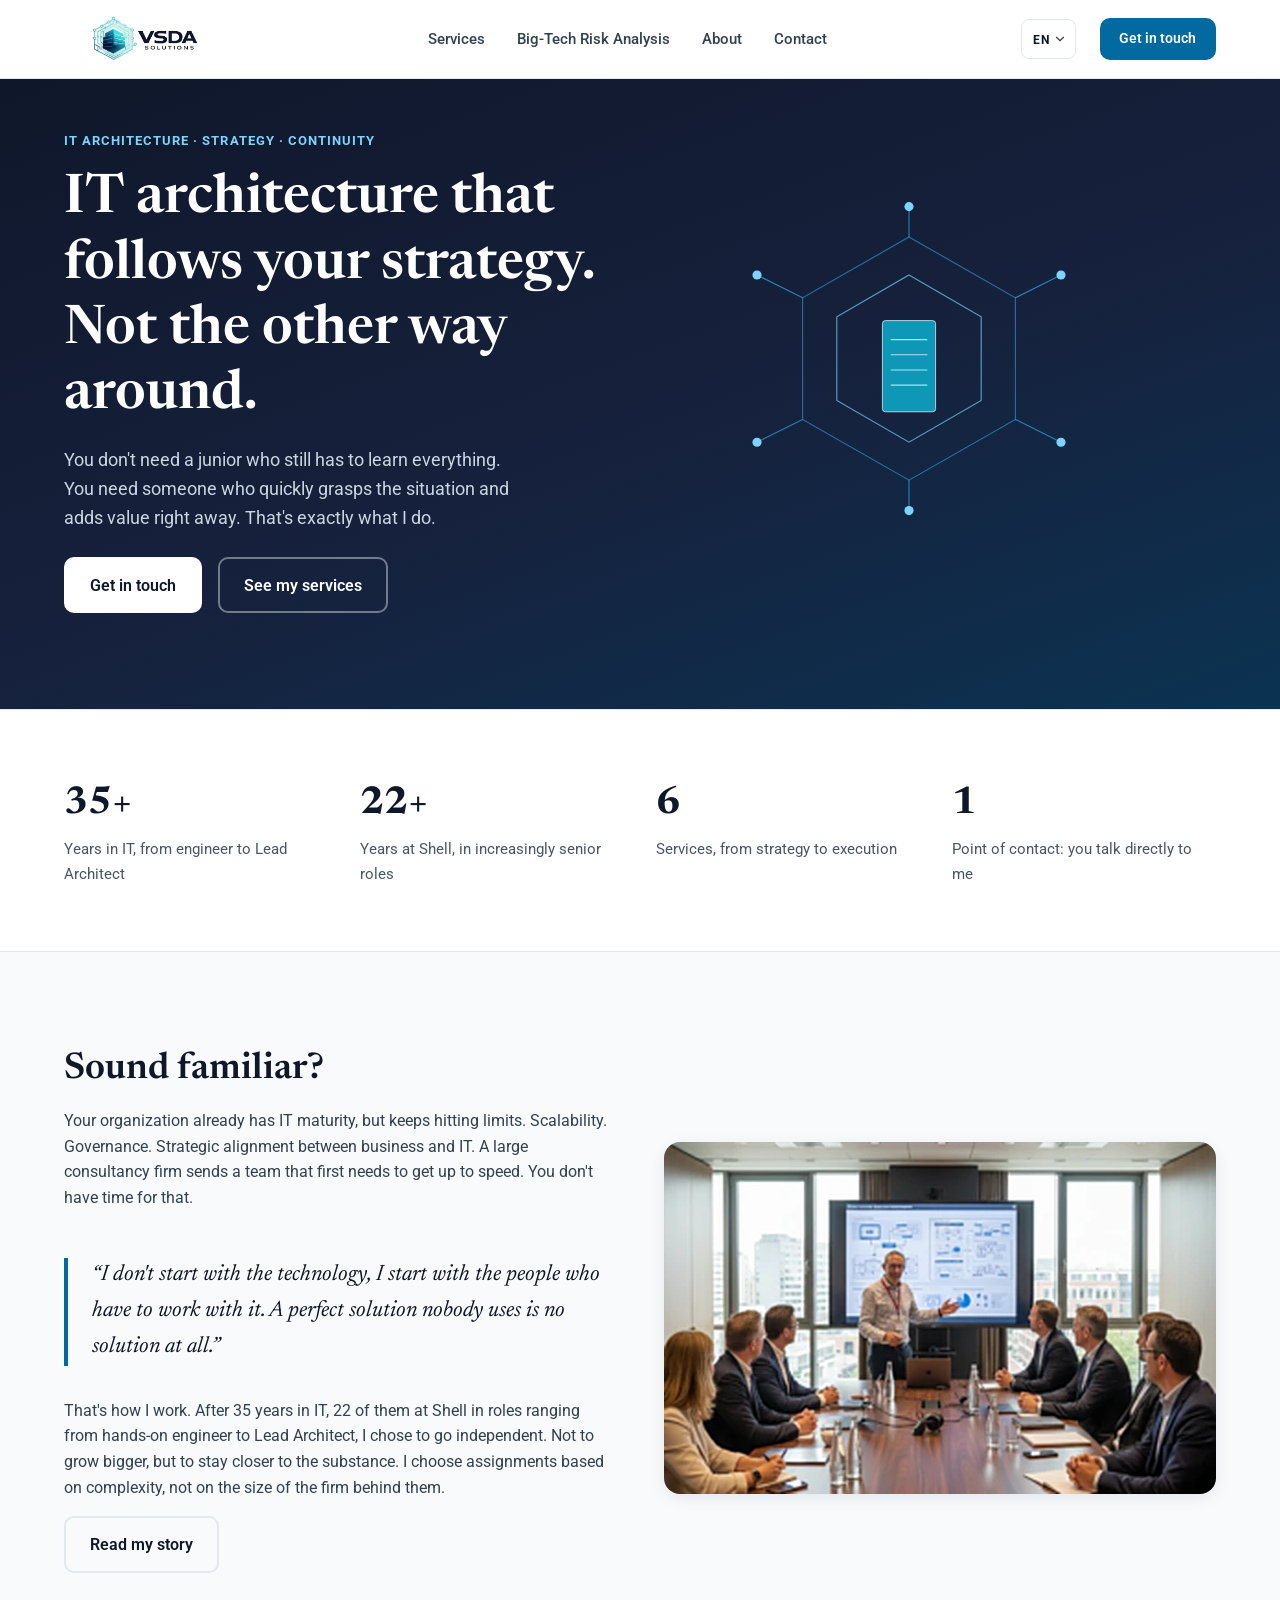
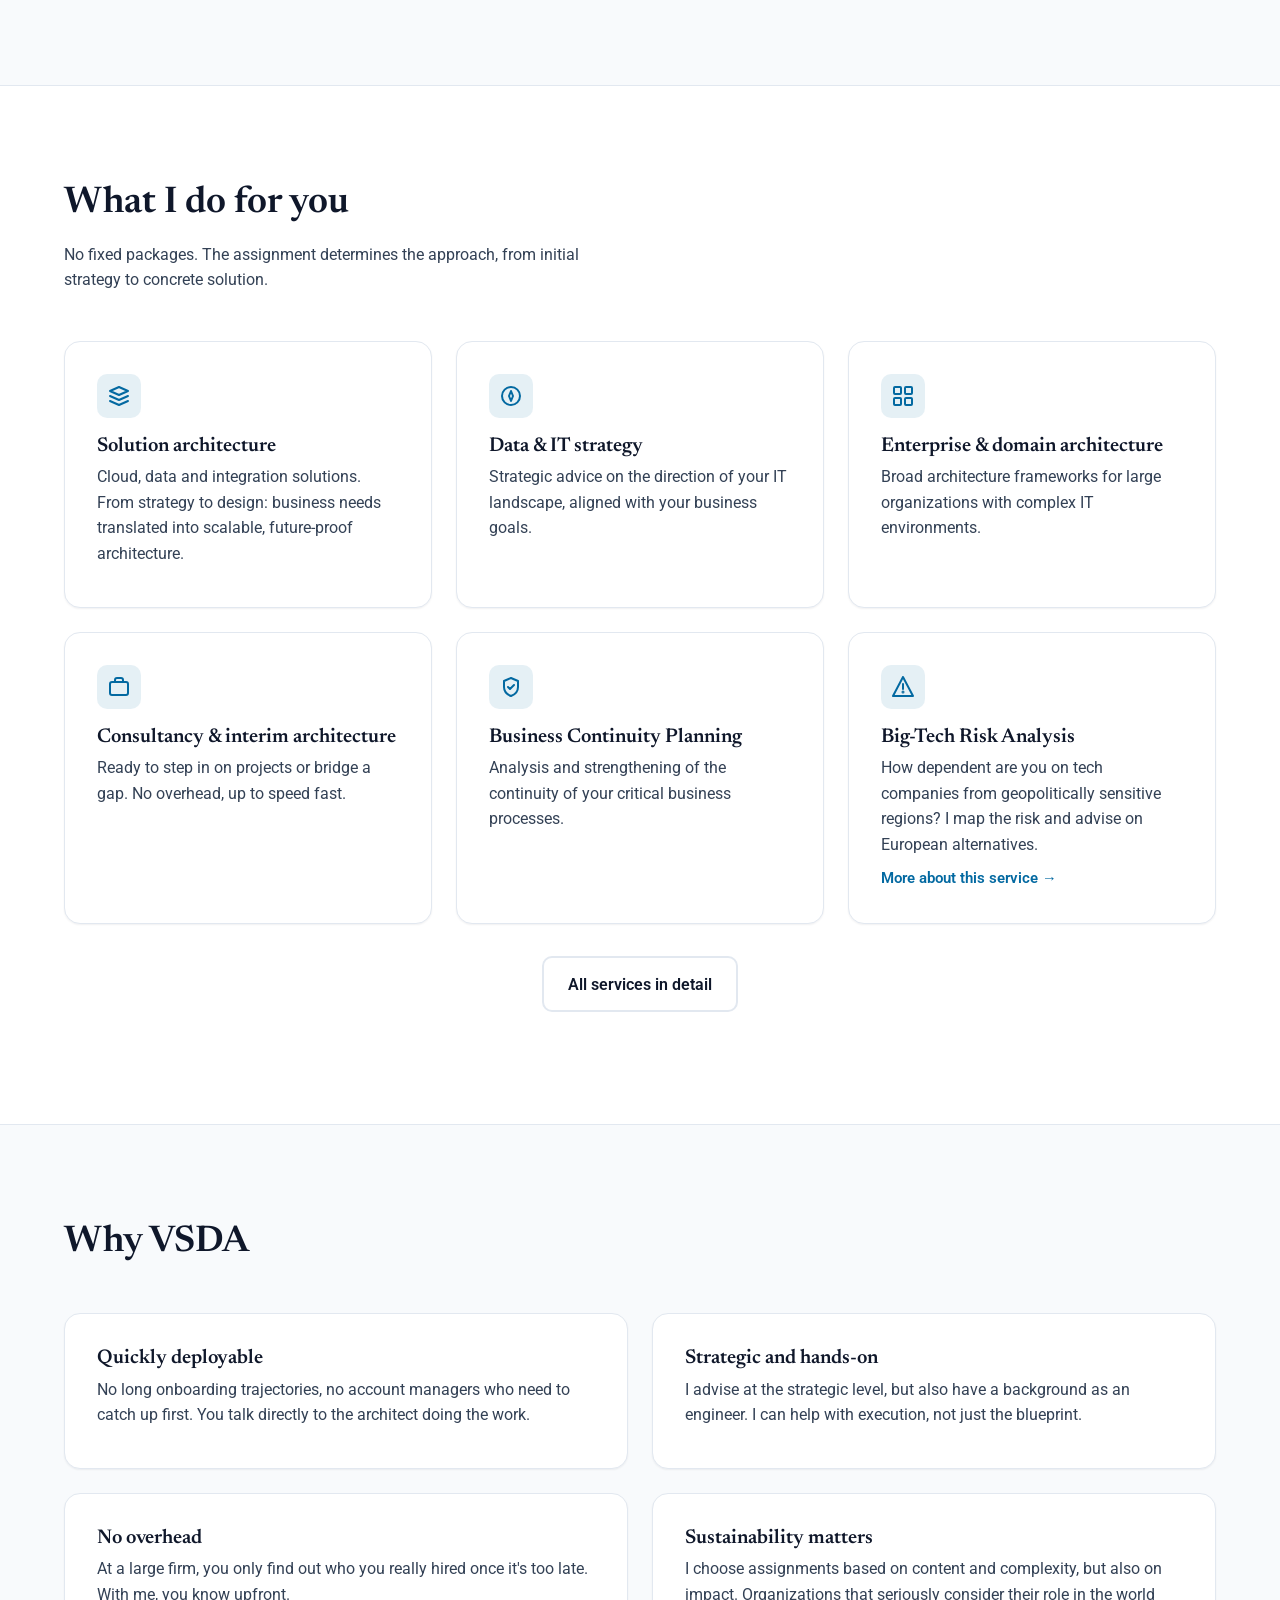
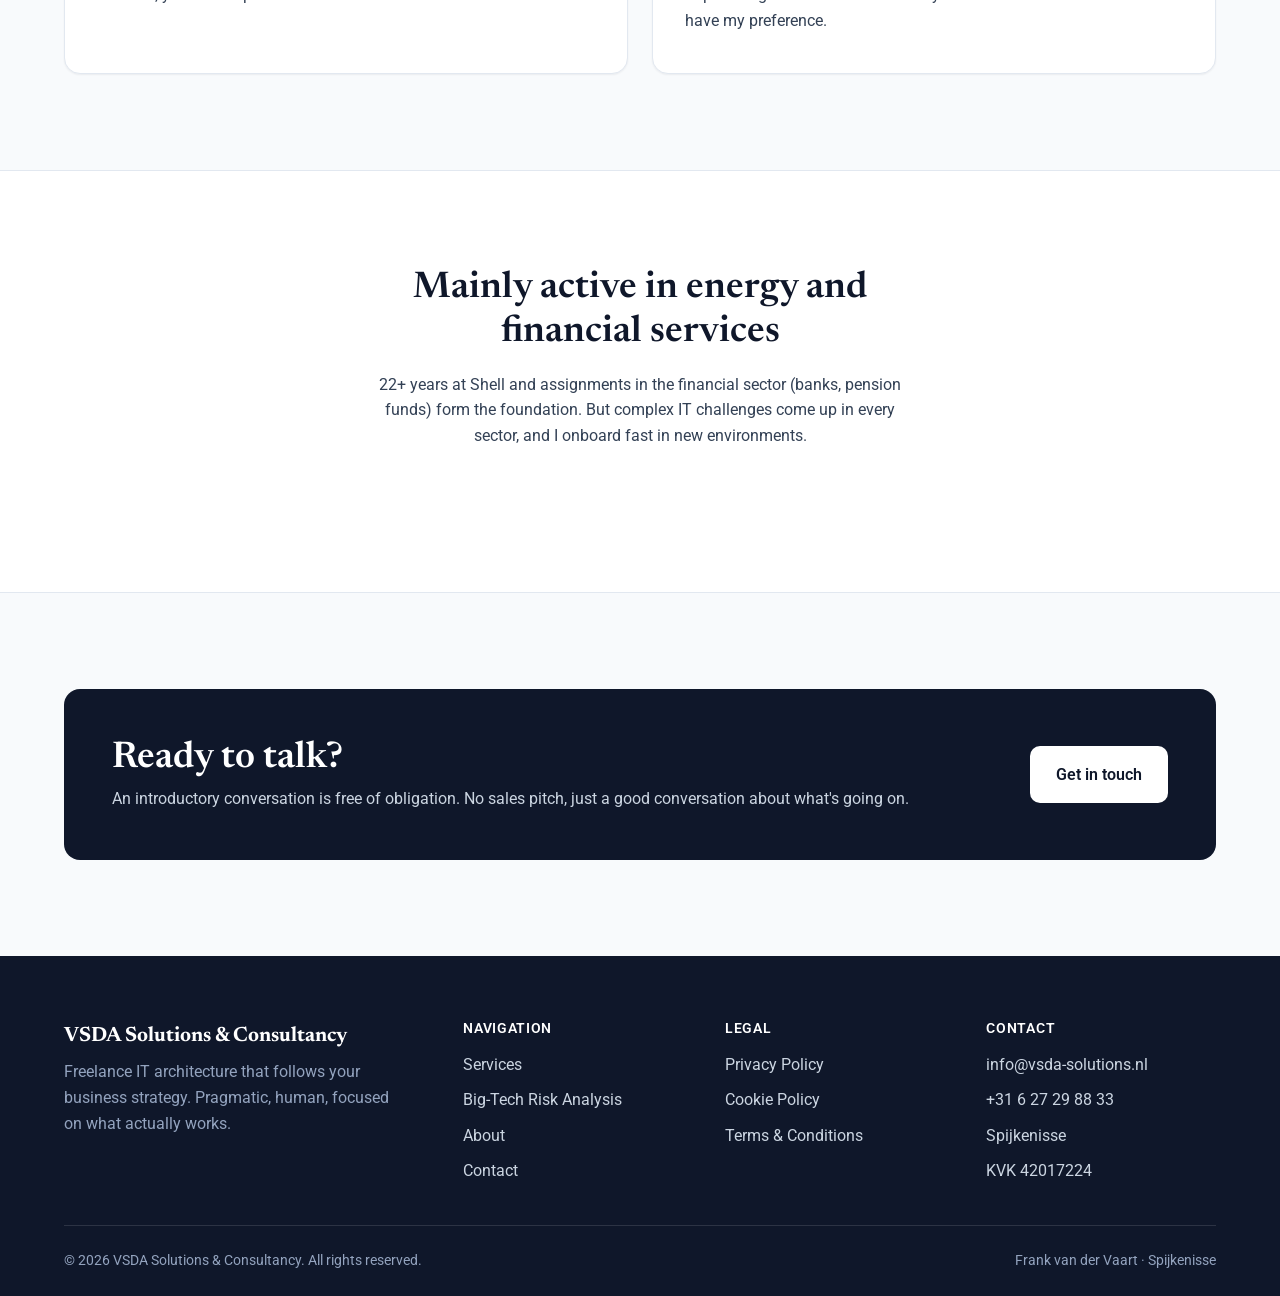
==== commit 05c8561d: "Fix: kapotte JS-syntax in vertaalobject brak de taalwissel volledig (footer_contact_heading-key was " ====
--- a/index.html
+++ b/index.html
@@ -301,11 +301,11 @@
     "cta_btn": "Neem contact op",
     "footer_tagline": "Freelance IT-architectuur die aansluit bij je bedrijfsstrategie. Pragmatisch, menselijk, gericht op wat werkt in de praktijk.",
     "footer_nav_heading": "Navigatie",
-        "footer_legal_heading": "Juridisch",
+    "footer_legal_heading": "Juridisch",
     "footer_privacy": "Privacyverklaring",
     "footer_cookies": "Cookiebeleid",
     "footer_terms": "Algemene voorwaarden",
- "Contact",
+    "footer_contact_heading": "Contact",
     "footer_copyright": "© 2026 VSDA Solutions & Consultancy. Alle rechten voorbehouden.",
     "title": "VSDA Solutions & Consultancy | IT-architectuur die je strategie volgt",
     "meta_description": "Freelance IT-architect Frank van der Vaart helpt organisaties hun IT-architectuur in lijn brengen met hun bedrijfsstrategie. Pragmatisch, snel inzetbaar, zonder overhead."
@@ -365,11 +365,11 @@
     "cta_btn": "Get in touch",
     "footer_tagline": "Freelance IT architecture that follows your business strategy. Pragmatic, human, focused on what actually works.",
     "footer_nav_heading": "Navigation",
-        "footer_legal_heading": "Legal",
+    "footer_legal_heading": "Legal",
     "footer_privacy": "Privacy Policy",
     "footer_cookies": "Cookie Policy",
     "footer_terms": "Terms & Conditions",
- "Contact",
+    "footer_contact_heading": "Contact",
     "footer_copyright": "© 2026 VSDA Solutions & Consultancy. All rights reserved.",
     "title": "VSDA Solutions & Consultancy | IT architecture that follows your strategy",
     "meta_description": "Freelance IT architect Frank van der Vaart helps organizations align their IT architecture with business strategy. Pragmatic, quickly deployable, no overhead."
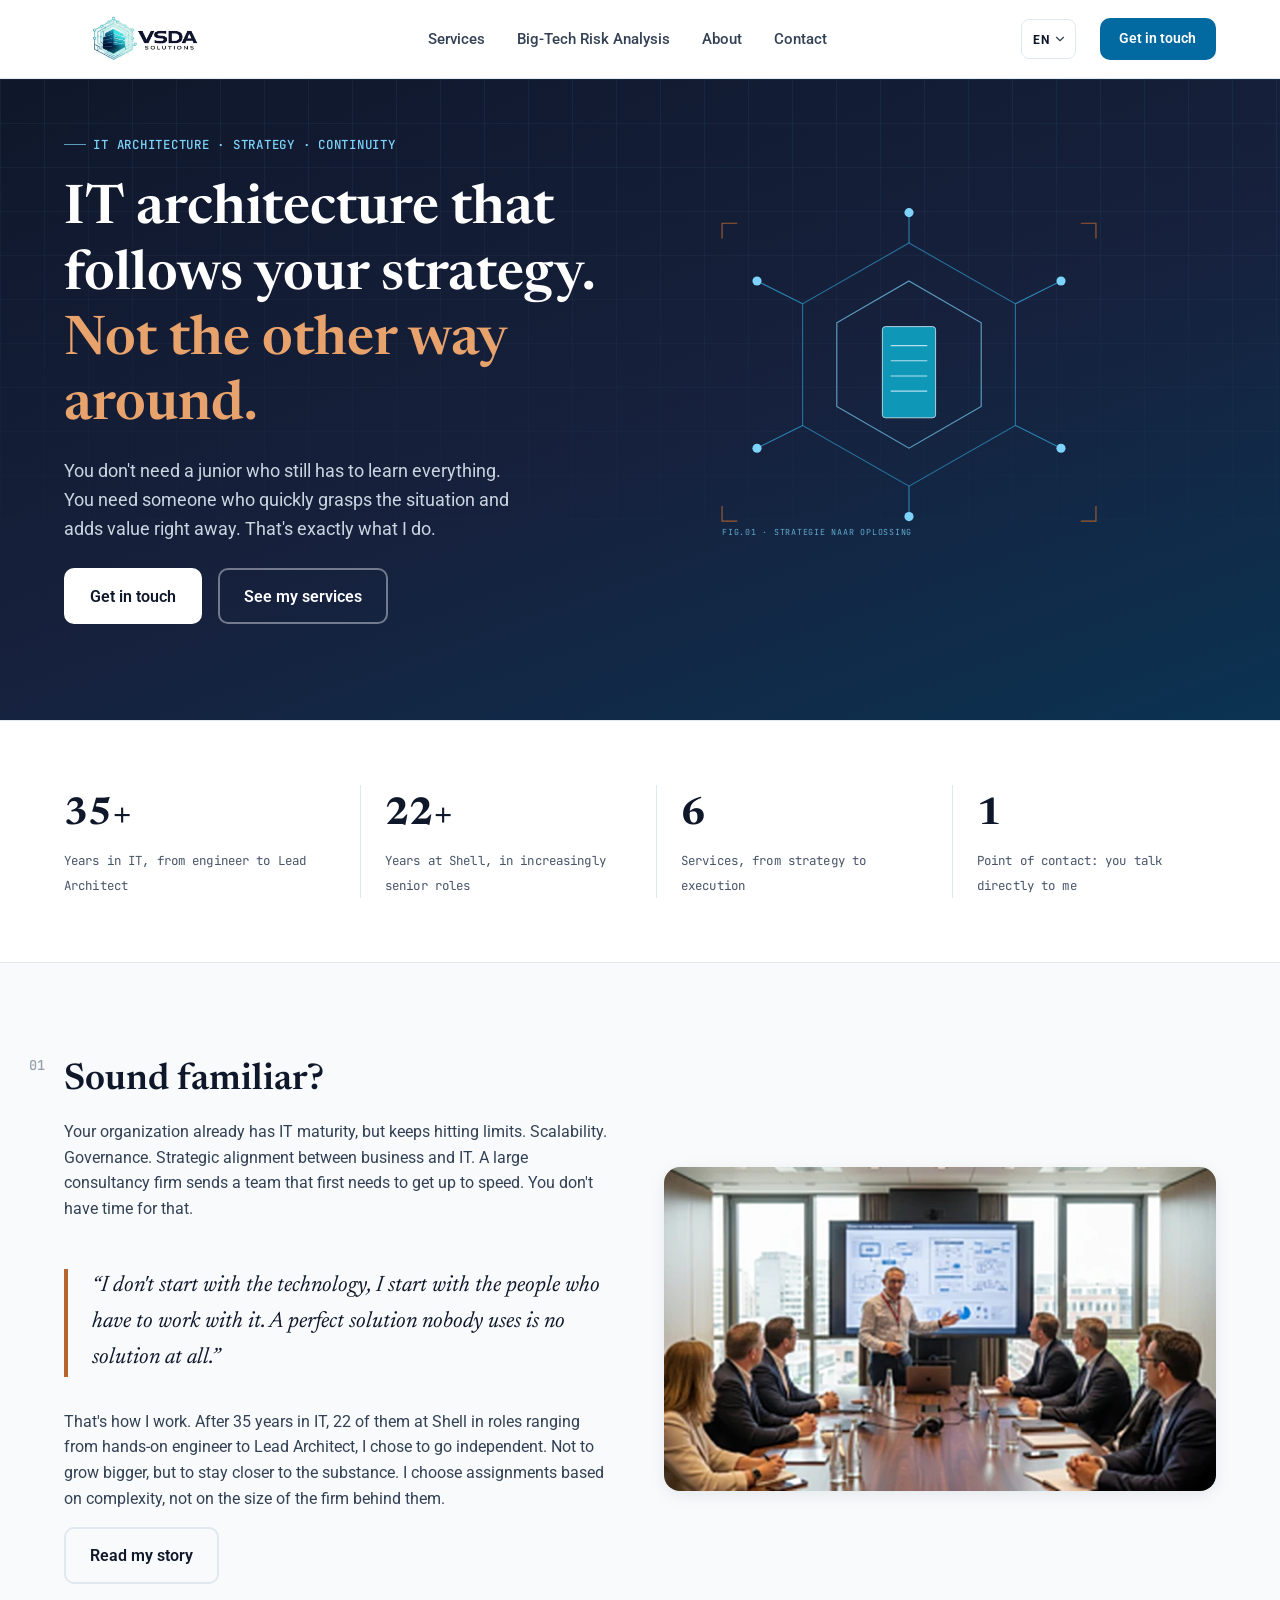
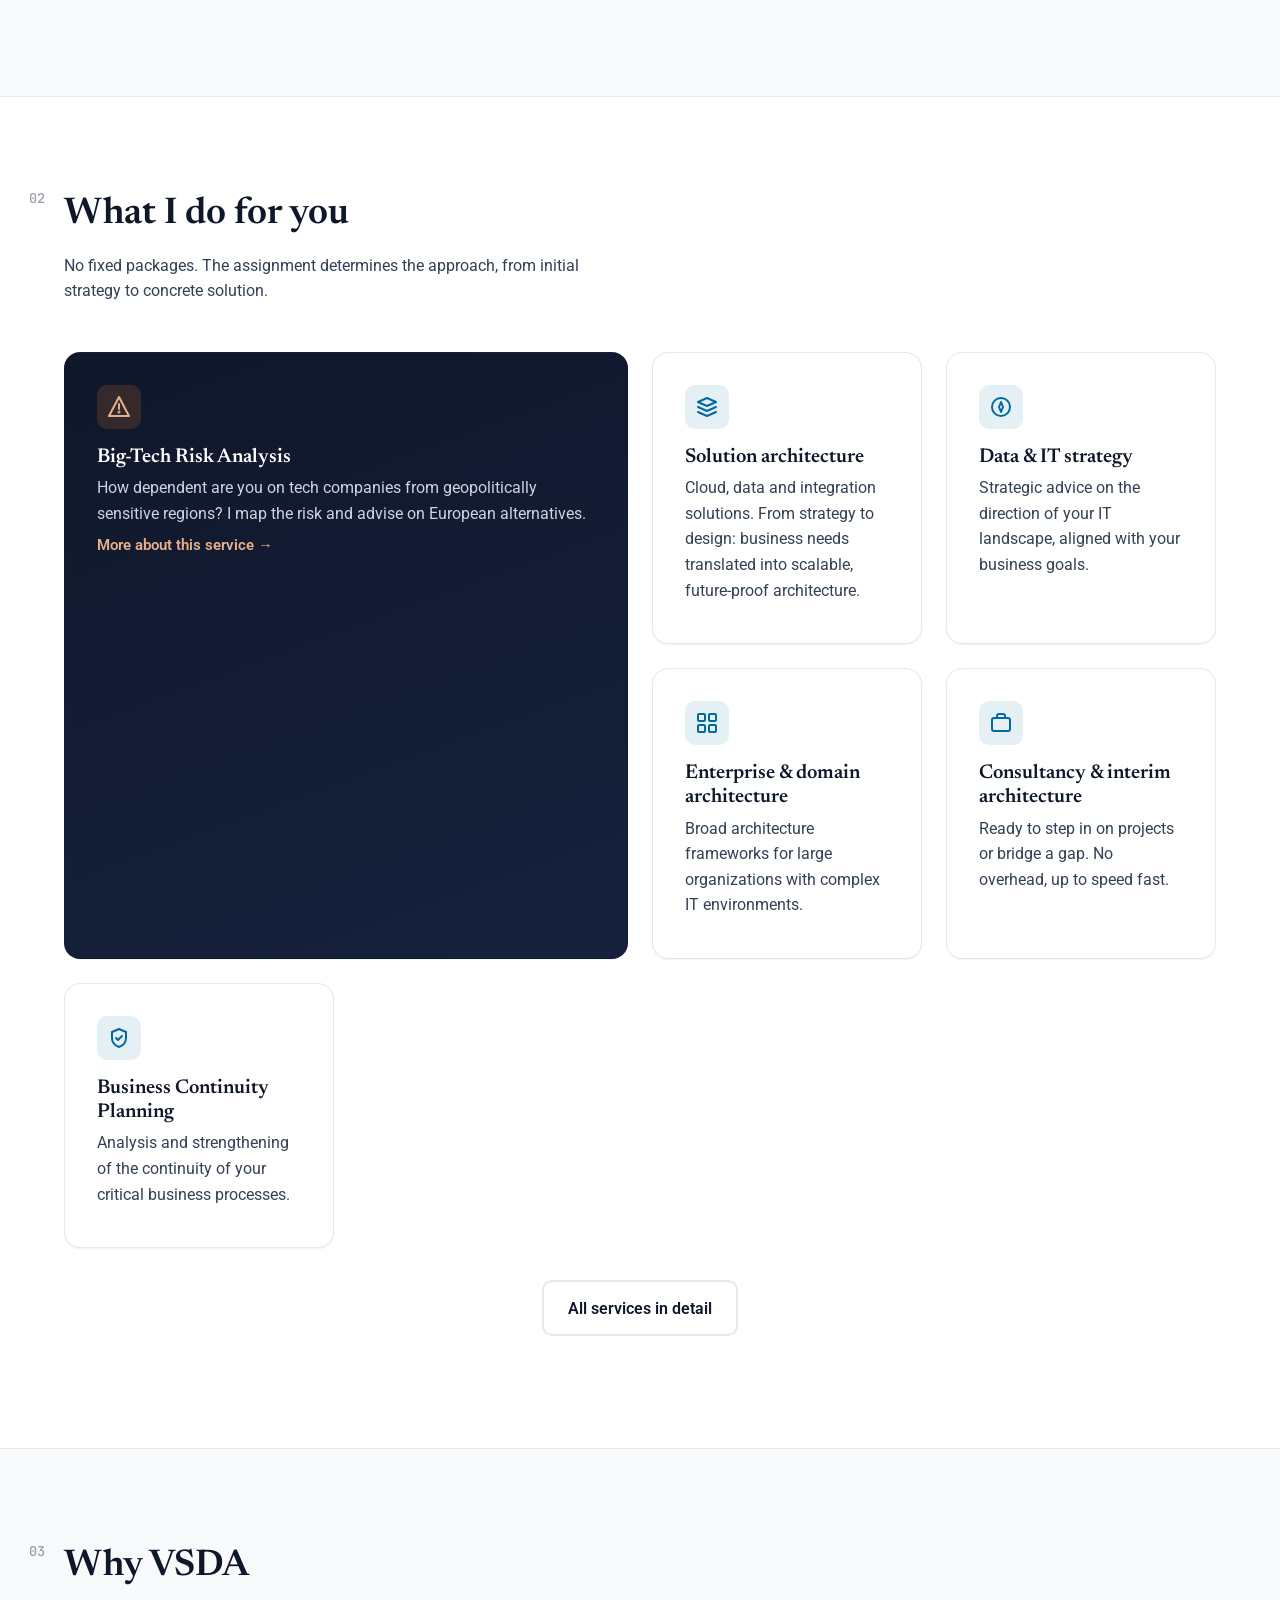
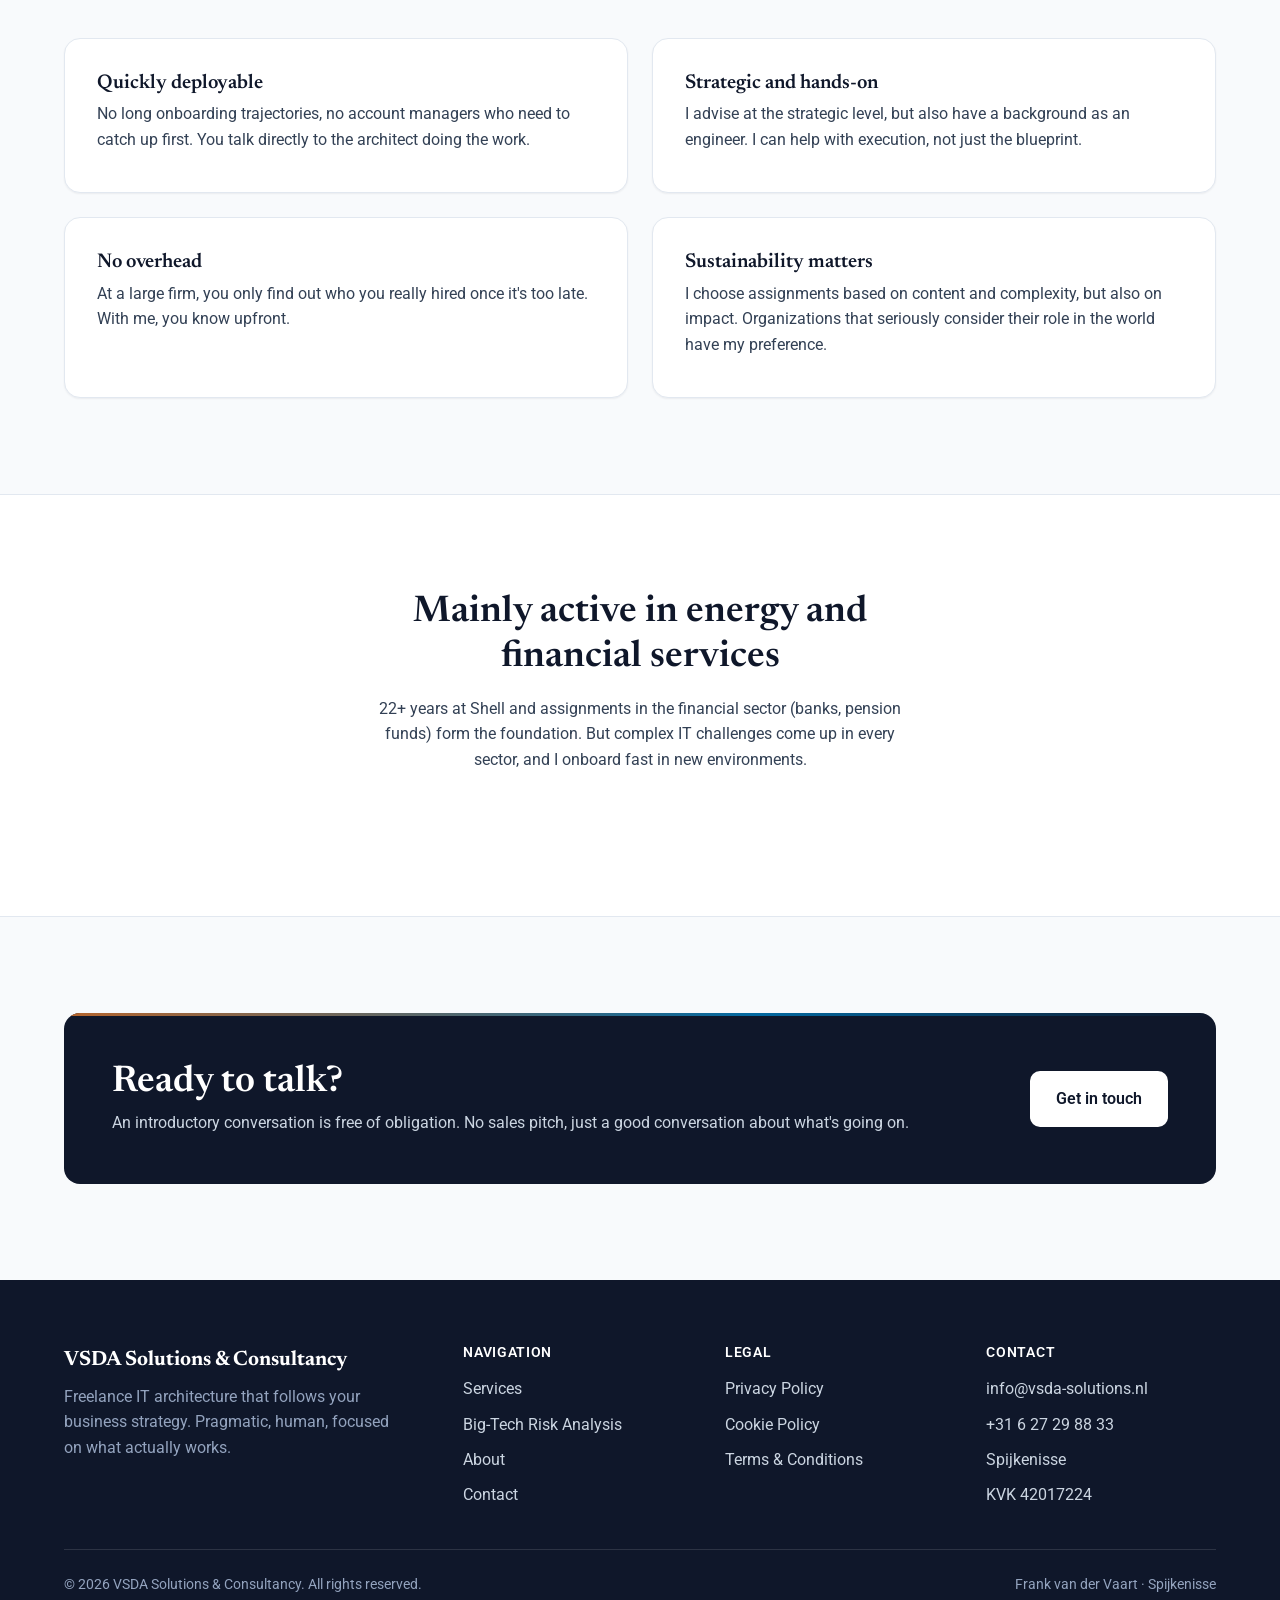
==== commit 95b86e31: "Homepage-herontwerp: blueprint/technical-drawing thema met koperaccent, monospace labels, bento-grid" ====
--- a/index.html
+++ b/index.html
@@ -39,7 +39,7 @@
     <div class="container">
       <div>
         <span class="eyebrow" data-i18n="hero_eyebrow">IT-architectuur &middot; strategie &middot; continu&iuml;teit</span>
-        <h1 data-i18n="hero_h1">IT-architectuur die je strategie volgt. Niet andersom.</h1>
+        <h1 data-i18n="hero_h1" data-i18n-html="true">IT-architectuur die je strategie volgt. <span class="accent-copper">Niet andersom.</span></h1>
         <p class="lead" data-i18n="hero_lead">Je hebt geen junior nodig die alles nog moet leren. Je hebt iemand nodig die de situatie snel doorgrondt en direct waarde toevoegt. Dat is precies waar ik voor kom.</p>
         <div class="hero-actions">
           <a href="contact.html" class="btn btn-on-dark" data-i18n="hero_cta_primary">Kennismaken</a>
@@ -68,6 +68,13 @@
           <line x1="216" y1="195" x2="264" y2="195" stroke="#E0F2FE" stroke-width="1.5" opacity="0.8"/>
           <line x1="216" y1="215" x2="264" y2="215" stroke="#E0F2FE" stroke-width="1.5" opacity="0.8"/>
           <line x1="216" y1="235" x2="264" y2="235" stroke="#E0F2FE" stroke-width="1.5" opacity="0.8"/>
+          <g stroke="#B5652D" stroke-width="1.5" opacity="0.85">
+            <path d="M -6 34 L -6 14 L 14 14" fill="none"/>
+            <path d="M 486 34 L 486 14 L 466 14" fill="none"/>
+            <path d="M -6 386 L -6 406 L 14 406" fill="none"/>
+            <path d="M 486 386 L 486 406 L 466 406" fill="none"/>
+          </g>
+          <text x="-6" y="424" font-family="JetBrains Mono, monospace" font-size="11" letter-spacing="1" fill="#7DD3FC" opacity="0.75">FIG.01 &middot; STRATEGIE NAAR OPLOSSING</text>
         </svg>
       </div>
     </div>
@@ -89,6 +96,7 @@
       <div class="media-layout">
         <div class="media-text">
           <div class="section-head reveal">
+            <span class="section-index" aria-hidden="true">01</span>
             <h2 data-i18n="recognize_h2">Herkenbaar?</h2>
             <p data-i18n="recognize_p">Je organisatie heeft al IT-volwassenheid, maar loopt tegen grenzen aan. Schaalbaarheid. Governance. Strategische alignment tussen business en IT. Een groot consultancybureau stuurt een team dat eerst moet inwerken. Daar heb je de tijd niet voor.</p>
           </div>
@@ -106,48 +114,49 @@
   <section class="section-alt">
     <div class="container">
       <div class="section-head reveal">
+        <span class="section-index" aria-hidden="true">02</span>
         <h2 data-i18n="services_h2">Wat ik voor je doe</h2>
         <p data-i18n="services_lead">Geen vaste pakketten. De opdracht bepaalt de aanpak, van eerste strategie tot concrete oplossing.</p>
       </div>
-      <div class="grid grid-3" data-reveal-group>
-
-        <div class="card reveal reveal-zoom">
-          <div class="icon"><svg viewBox="0 0 24 24" fill="none" stroke-width="2" stroke-linecap="round" stroke-linejoin="round"><path d="M12 3l9 4-9 4-9-4 9-4z"/><path d="M3 12l9 4 9-4"/><path d="M3 17l9 4 9-4"/></svg></div>
-          <h3 data-i18n="svc1_h">Solution architecture</h3>
-          <p data-i18n="svc1_p">Cloud, data en integratieoplossingen. Van strategie tot ontwerp: bedrijfsbehoeften vertaald naar schaalbare, toekomstbestendige architectuur.</p>
-        </div>
-
-        <div class="card reveal reveal-zoom">
-          <div class="icon"><svg viewBox="0 0 24 24" fill="none" stroke-width="2" stroke-linecap="round" stroke-linejoin="round"><circle cx="12" cy="12" r="9"/><polygon points="12,7 14,12 12,17 10,12"/></svg></div>
-          <h3 data-i18n="svc2_h">Data &amp; IT-strategie</h3>
-          <p data-i18n="svc2_p">Strategisch advies over de richting van je IT-landschap, afgestemd op je bedrijfsdoelen.</p>
-        </div>
-
-        <div class="card reveal reveal-zoom">
-          <div class="icon"><svg viewBox="0 0 24 24" fill="none" stroke-width="2" stroke-linecap="round" stroke-linejoin="round"><rect x="3" y="3" width="7" height="7" rx="1"/><rect x="14" y="3" width="7" height="7" rx="1"/><rect x="3" y="14" width="7" height="7" rx="1"/><rect x="14" y="14" width="7" height="7" rx="1"/></svg></div>
-          <h3 data-i18n="svc3_h">Enterprise &amp; domeinarchitectuur</h3>
-          <p data-i18n="svc3_p">Brede architectuurkaders voor grote organisaties met complexe IT-omgevingen.</p>
-        </div>
-
-        <div class="card reveal reveal-zoom">
-          <div class="icon"><svg viewBox="0 0 24 24" fill="none" stroke-width="2" stroke-linecap="round" stroke-linejoin="round"><rect x="3" y="7" width="18" height="13" rx="2"/><path d="M8 7V5a2 2 0 0 1 2-2h4a2 2 0 0 1 2 2v2"/></svg></div>
-          <h3 data-i18n="svc4_h">Consultancy &amp; interim architectuur</h3>
-          <p data-i18n="svc4_p">Direct inzetbaar bij projecten of ter overbrugging. Zonder overhead, snel op stoom.</p>
-        </div>
-
-        <div class="card reveal reveal-zoom">
-          <div class="icon"><svg viewBox="0 0 24 24" fill="none" stroke-width="2" stroke-linecap="round" stroke-linejoin="round"><path d="M12 3l7 3v6c0 4.5-3 7.5-7 9-4-1.5-7-4.5-7-9V6l7-3z"/><path d="M9 12l2 2 4-4"/></svg></div>
-          <h3 data-i18n="svc5_h">Business Continuity Planning</h3>
-          <p data-i18n="svc5_p">Analyse en versterking van de continu&iuml;teit van je kritieke bedrijfsprocessen.</p>
-        </div>
-
-        <div class="card reveal reveal-zoom">
+      <div class="bento" data-reveal-group>
+
+        <div class="card card-tech bento-feature reveal reveal-zoom">
           <div class="icon"><svg viewBox="0 0 24 24" fill="none" stroke-width="2" stroke-linecap="round" stroke-linejoin="round"><path d="M12 2L2 21h20L12 2z"/><line x1="12" y1="9" x2="12" y2="14"/><circle cx="12" cy="17" r="0.5" fill="currentColor"/></svg></div>
           <h3 data-i18n="svc6_h">Big-tech risicoanalyse</h3>
           <p data-i18n="svc6_p">Hoe afhankelijk ben je van techbedrijven uit geopolitiek gevoelige regio's? Ik breng het risico in kaart en adviseer over Europese alternatieven.</p>
           <a href="big-tech-risicoanalyse.html" class="card-link" data-i18n="svc6_link">Meer over deze dienst &rarr;</a>
         </div>
 
+        <div class="card card-tech reveal reveal-zoom">
+          <div class="icon"><svg viewBox="0 0 24 24" fill="none" stroke-width="2" stroke-linecap="round" stroke-linejoin="round"><path d="M12 3l9 4-9 4-9-4 9-4z"/><path d="M3 12l9 4 9-4"/><path d="M3 17l9 4 9-4"/></svg></div>
+          <h3 data-i18n="svc1_h">Solution architecture</h3>
+          <p data-i18n="svc1_p">Cloud, data en integratieoplossingen. Van strategie tot ontwerp: bedrijfsbehoeften vertaald naar schaalbare, toekomstbestendige architectuur.</p>
+        </div>
+
+        <div class="card card-tech reveal reveal-zoom">
+          <div class="icon"><svg viewBox="0 0 24 24" fill="none" stroke-width="2" stroke-linecap="round" stroke-linejoin="round"><circle cx="12" cy="12" r="9"/><polygon points="12,7 14,12 12,17 10,12"/></svg></div>
+          <h3 data-i18n="svc2_h">Data &amp; IT-strategie</h3>
+          <p data-i18n="svc2_p">Strategisch advies over de richting van je IT-landschap, afgestemd op je bedrijfsdoelen.</p>
+        </div>
+
+        <div class="card card-tech reveal reveal-zoom">
+          <div class="icon"><svg viewBox="0 0 24 24" fill="none" stroke-width="2" stroke-linecap="round" stroke-linejoin="round"><rect x="3" y="3" width="7" height="7" rx="1"/><rect x="14" y="3" width="7" height="7" rx="1"/><rect x="3" y="14" width="7" height="7" rx="1"/><rect x="14" y="14" width="7" height="7" rx="1"/></svg></div>
+          <h3 data-i18n="svc3_h">Enterprise &amp; domeinarchitectuur</h3>
+          <p data-i18n="svc3_p">Brede architectuurkaders voor grote organisaties met complexe IT-omgevingen.</p>
+        </div>
+
+        <div class="card card-tech reveal reveal-zoom">
+          <div class="icon"><svg viewBox="0 0 24 24" fill="none" stroke-width="2" stroke-linecap="round" stroke-linejoin="round"><rect x="3" y="7" width="18" height="13" rx="2"/><path d="M8 7V5a2 2 0 0 1 2-2h4a2 2 0 0 1 2 2v2"/></svg></div>
+          <h3 data-i18n="svc4_h">Consultancy &amp; interim architectuur</h3>
+          <p data-i18n="svc4_p">Direct inzetbaar bij projecten of ter overbrugging. Zonder overhead, snel op stoom.</p>
+        </div>
+
+        <div class="card card-tech reveal reveal-zoom">
+          <div class="icon"><svg viewBox="0 0 24 24" fill="none" stroke-width="2" stroke-linecap="round" stroke-linejoin="round"><path d="M12 3l7 3v6c0 4.5-3 7.5-7 9-4-1.5-7-4.5-7-9V6l7-3z"/><path d="M9 12l2 2 4-4"/></svg></div>
+          <h3 data-i18n="svc5_h">Business Continuity Planning</h3>
+          <p data-i18n="svc5_p">Analyse en versterking van de continu&iuml;teit van je kritieke bedrijfsprocessen.</p>
+        </div>
+
       </div>
       <p class="text-center" style="margin-top: var(--space-4);"><a href="diensten.html" class="btn btn-outline" data-i18n="services_cta">Alle diensten in detail</a></p>
     </div>
@@ -156,22 +165,23 @@
   <section>
     <div class="container">
       <div class="section-head reveal">
+        <span class="section-index" aria-hidden="true">03</span>
         <h2 data-i18n="why_h2">Waarom VSDA</h2>
       </div>
       <div class="grid grid-2" data-reveal-group>
-        <div class="card reveal reveal-zoom">
+        <div class="card card-tech reveal reveal-zoom">
           <h3 data-i18n="why1_h">Snel inzetbaar</h3>
           <p data-i18n="why1_p">Geen lange introductietrajecten en geen accountmanagers die eerst moeten schakelen. Je praat direct met de architect die het werk doet.</p>
         </div>
-        <div class="card reveal reveal-zoom">
+        <div class="card card-tech reveal reveal-zoom">
           <h3 data-i18n="why2_h">Strategisch &eacute;n hands-on</h3>
           <p data-i18n="why2_p">Ik adviseer op strategisch niveau, maar heb ook een achtergrond als engineer. Ik kan meewerken aan de uitvoering, niet alleen aan het plaatje.</p>
         </div>
-        <div class="card reveal reveal-zoom">
+        <div class="card card-tech reveal reveal-zoom">
           <h3 data-i18n="why3_h">Geen overhead</h3>
           <p data-i18n="why3_p">Bij een groot bureau weet je pas wie je echt inhuurt als het te laat is. Bij mij weet je dat vooraf.</p>
         </div>
-        <div class="card reveal reveal-zoom">
+        <div class="card card-tech reveal reveal-zoom">
           <h3 data-i18n="why4_h">Duurzaamheid weegt mee</h3>
           <p data-i18n="why4_p">Ik kies opdrachten op inhoud en complexiteit, maar ook op impact. Organisaties die serieus nadenken over hun rol in de wereld hebben mijn voorkeur.</p>
         </div>
@@ -256,7 +266,7 @@
     "nav_contact": "Contact",
     "nav_cta": "Kennismaken",
     "hero_eyebrow": "IT-architectuur · strategie · continuïteit",
-    "hero_h1": "IT-architectuur die je strategie volgt. Niet andersom.",
+    "hero_h1": "IT-architectuur die je strategie volgt. <span class=\"accent-copper\">Niet andersom.</span>",
     "hero_lead": "Je hebt geen junior nodig die alles nog moet leren. Je hebt iemand nodig die de situatie snel doorgrondt en direct waarde toevoegt. Dat is precies waar ik voor kom.",
     "hero_cta_primary": "Kennismaken",
     "hero_cta_secondary": "Bekijk mijn diensten",
@@ -320,7 +330,7 @@
     "nav_contact": "Contact",
     "nav_cta": "Get in touch",
     "hero_eyebrow": "IT architecture · strategy · continuity",
-    "hero_h1": "IT architecture that follows your strategy. Not the other way around.",
+    "hero_h1": "IT architecture that follows your strategy. <span class=\"accent-copper\">Not the other way around.</span>",
     "hero_lead": "You don't need a junior who still has to learn everything. You need someone who quickly grasps the situation and adds value right away. That's exactly what I do.",
     "hero_cta_primary": "Get in touch",
     "hero_cta_secondary": "See my services",
--- a/assets/css/style.css
+++ b/assets/css/style.css
@@ -1,6 +1,6 @@
-/* VSDA Solutions & Consultancy — design tokens + basisstijl */
-
-@import url('https://fonts.googleapis.com/css2?family=Newsreader:ital,wght@0,400;0,500;0,600;0,700;1,500&family=Roboto:wght@300;400;500;700&display=swap');
+/* VSDA Solutions & Consultancy: design tokens + basisstijl */
+
+@import url('https://fonts.googleapis.com/css2?family=Newsreader:ital,wght@0,400;0,500;0,600;0,700;1,500&family=Roboto:wght@300;400;500;700&family=JetBrains+Mono:wght@400;500;600&display=swap');
 
 :root {
   --color-primary: #0F172A;
@@ -8,6 +8,8 @@
   --color-secondary: #334155;
   --color-accent: #0369A1;
   --color-accent-hover: #075985;
+  --color-copper: #B5652D;
+  --color-copper-rgb: 181, 101, 45;
   --color-background: #F8FAFC;
   --color-foreground: #0F172A;
   --color-card: #FFFFFF;
@@ -19,6 +21,7 @@
 
   --font-heading: 'Newsreader', Georgia, 'Times New Roman', serif;
   --font-body: 'Roboto', -apple-system, BlinkMacSystemFont, 'Segoe UI', Arial, sans-serif;
+  --font-mono: 'JetBrains Mono', 'SF Mono', Consolas, monospace;
 
   --space-1: 0.5rem;
   --space-2: 1rem;
@@ -299,6 +302,18 @@
   position: relative;
   overflow: hidden;
 }
+.hero::before {
+  content: '';
+  position: absolute;
+  inset: 0;
+  background-image:
+    linear-gradient(rgba(125, 211, 252, 0.07) 1px, transparent 1px),
+    linear-gradient(90deg, rgba(125, 211, 252, 0.07) 1px, transparent 1px);
+  background-size: 44px 44px;
+  mask-image: linear-gradient(180deg, rgba(0,0,0,0.9) 0%, transparent 85%);
+  -webkit-mask-image: linear-gradient(180deg, rgba(0,0,0,0.9) 0%, transparent 85%);
+  pointer-events: none;
+}
 .hero .container {
   padding-top: var(--space-5);
   padding-bottom: var(--space-7);
@@ -316,15 +331,25 @@
 .hero-page .container { grid-template-columns: 1fr; text-align: left; }
 .hero h1 { color: #fff; }
 .eyebrow {
-  display: inline-block;
-  font-family: var(--font-body);
-  font-weight: 700;
-  font-size: 0.8rem;
-  letter-spacing: 0.08em;
+  display: inline-flex;
+  align-items: center;
+  gap: 0.6em;
+  font-family: var(--font-mono);
+  font-weight: 500;
+  font-size: 0.78rem;
+  letter-spacing: 0.06em;
   text-transform: uppercase;
   color: #7DD3FC;
-  margin-bottom: var(--space-2);
-}
+  margin-bottom: var(--space-3);
+}
+.eyebrow::before {
+  content: '';
+  width: 22px;
+  height: 1px;
+  background: currentColor;
+  opacity: 0.7;
+}
+.eyebrow.on-light { color: var(--color-copper); }
 .hero p.lead {
   color: #CBD5E1;
   font-size: 1.15rem;
@@ -343,15 +368,37 @@
 section { padding: var(--space-7) 0; }
 .section-tight { padding: var(--space-6) 0; }
 .section-alt { background: var(--color-card); border-top: 1px solid var(--color-border); border-bottom: 1px solid var(--color-border); }
-.section-head { max-width: 62ch; margin: 0 0 var(--space-5); }
+.section-head { max-width: 62ch; margin: 0 0 var(--space-5); position: relative; }
 .section-head.center { margin-left: auto; margin-right: auto; text-align: center; }
+.section-head .eyebrow { color: var(--color-copper); }
+.section-index {
+  position: absolute;
+  top: -0.3em;
+  right: calc(100% + 1.2rem);
+  font-family: var(--font-mono);
+  font-size: 0.85rem;
+  font-weight: 500;
+  color: var(--color-muted-foreground);
+  opacity: 0.55;
+  white-space: nowrap;
+}
+.section-head.center .section-index { display: none; }
+@media (max-width: 1180px) {
+  .section-index { display: none; }
+}
 
 /* Stats / proof */
 .stats {
   display: grid;
   grid-template-columns: repeat(4, 1fr);
   gap: var(--space-4);
-}
+  position: relative;
+}
+.stats > div {
+  padding-left: var(--space-3);
+  border-left: 1px solid var(--color-border);
+}
+.stats > div:first-child { padding-left: 0; border-left: none; }
 .stat-num {
   font-family: var(--font-heading);
   font-size: clamp(1.8rem, 3vw, 2.6rem);
@@ -362,7 +409,15 @@
 @media (prefers-color-scheme: dark) {
   :root:not([data-theme="light"]) .stat-num { color: var(--color-foreground); }
 }
-.stat-label { color: var(--color-muted-foreground); font-size: 0.92rem; }
+.stat-label {
+  color: var(--color-muted-foreground);
+  font-size: 0.78rem;
+  font-family: var(--font-mono);
+  letter-spacing: 0.01em;
+}
+@media (max-width: 680px) {
+  .stats > div:nth-child(3) { padding-left: 0; border-left: none; }
+}
 
 /* Cards / grid */
 .grid {
@@ -373,12 +428,13 @@
 .grid-2 { grid-template-columns: repeat(2, 1fr); }
 
 .card {
+  position: relative;
   background: var(--color-card);
   border: 1px solid var(--color-border);
   border-radius: var(--radius-lg);
   padding: var(--space-4);
   box-shadow: var(--shadow-sm);
-  transition: box-shadow 200ms ease, transform 200ms ease;
+  transition: box-shadow 200ms ease, transform 200ms ease, border-color 200ms ease;
 }
 .card:hover { box-shadow: var(--shadow-md); transform: translateY(-2px); }
 .card .icon {
@@ -396,19 +452,79 @@
 .card p { margin-bottom: 0.5rem; }
 .card a.card-link { font-weight: 600; font-size: 0.92rem; text-decoration: none; display: inline-flex; align-items: center; gap: 0.3rem; }
 
+/* Corner marks: subtiel technical-drawing accent, verschijnt op hover */
+.card-tech::before, .card-tech::after,
+.corner-marks::before, .corner-marks::after {
+  content: '';
+  position: absolute;
+  width: 14px;
+  height: 14px;
+  border-color: var(--color-copper);
+  opacity: 0;
+  transition: opacity 200ms ease;
+  pointer-events: none;
+}
+.card-tech::before, .corner-marks::before {
+  top: 8px; left: 8px;
+  border-top: 2px solid var(--color-copper);
+  border-left: 2px solid var(--color-copper);
+}
+.card-tech::after, .corner-marks::after {
+  bottom: 8px; right: 8px;
+  border-bottom: 2px solid var(--color-copper);
+  border-right: 2px solid var(--color-copper);
+}
+.card-tech:hover::before, .card-tech:hover::after { opacity: 1; }
+
+/* Bento-grid: asymmetrische dienstenweergave, 1 uitgelichte kaart + rest */
+.bento {
+  display: grid;
+  grid-template-columns: repeat(4, 1fr);
+  grid-auto-rows: minmax(150px, auto);
+  gap: var(--space-3);
+}
+.bento .card { display: flex; flex-direction: column; }
+.bento-feature {
+  grid-column: span 2;
+  grid-row: span 2;
+  background: linear-gradient(160deg, var(--color-primary) 0%, #16213D 100%);
+  border-color: transparent;
+  color: #fff;
+}
+.bento-feature h3 { color: #fff; }
+.bento-feature p { color: #CBD5E1; }
+.bento-feature .icon { background: rgba(181, 101, 45, 0.22); }
+.bento-feature .icon svg { stroke: #E8B08A; }
+.bento-feature .card-link { color: #E8B08A; }
+.bento-feature::before, .bento-feature::after { border-color: #E8B08A; }
+.bento-tall { grid-row: span 2; }
+@media (max-width: 960px) {
+  .bento { grid-template-columns: repeat(2, 1fr); }
+  .bento-feature { grid-column: span 2; grid-row: span 1; }
+  .bento-tall { grid-row: span 1; }
+}
+@media (max-width: 680px) {
+  .bento { grid-template-columns: 1fr; }
+  .bento-feature { grid-column: span 1; }
+}
+
 /* Quote / testimonial-ish */
 .pullquote {
   font-family: var(--font-heading);
   font-size: 1.4rem;
   font-style: italic;
   color: var(--color-primary);
-  border-left: 4px solid var(--color-accent);
+  border-left: 4px solid var(--color-copper);
   padding-left: var(--space-3);
   margin: var(--space-4) 0;
 }
 @media (prefers-color-scheme: dark) {
   :root:not([data-theme="light"]) .pullquote { color: var(--color-foreground); }
 }
+
+/* Copper accent: gedurfd contrastpunt naast het navy/blauw, spaarzaam gebruikt */
+.accent-copper { color: var(--color-copper); }
+.hero h1 .accent-copper { color: #E8A26B; }
 
 /* Bio layout */
 .bio-layout {
@@ -421,6 +537,7 @@
   border-radius: var(--radius-lg);
   box-shadow: var(--shadow-md);
   width: 100%;
+  height: auto;
 }
 .bio-card {
   background: var(--color-card);
@@ -465,6 +582,7 @@
 
 /* CTA band */
 .cta-band {
+  position: relative;
   background: var(--color-primary);
   color: #fff;
   border-radius: var(--radius-lg);
@@ -474,6 +592,14 @@
   justify-content: space-between;
   gap: var(--space-3);
   flex-wrap: wrap;
+  overflow: hidden;
+}
+.cta-band::before {
+  content: '';
+  position: absolute;
+  top: 0; left: 0; right: 0;
+  height: 3px;
+  background: linear-gradient(90deg, var(--color-copper) 0%, var(--color-accent) 60%, transparent 100%);
 }
 .cta-band h2 { color: #fff; margin-bottom: 0.3rem; }
 .cta-band p { color: #CBD5E1; margin-bottom: 0; }
@@ -599,6 +725,7 @@
   border-radius: var(--radius-lg);
   box-shadow: var(--shadow-md);
   width: 100%;
+  height: auto;
 }
 .media-figure { margin: 0; }
 .banner-figure {
@@ -607,7 +734,7 @@
   overflow: hidden;
   box-shadow: var(--shadow-md);
 }
-.banner-figure img { width: 100%; display: block; }
+.banner-figure img { width: 100%; height: auto; display: block; }
 
 @media (max-width: 960px) {
   .media-layout { grid-template-columns: 1fr; }
